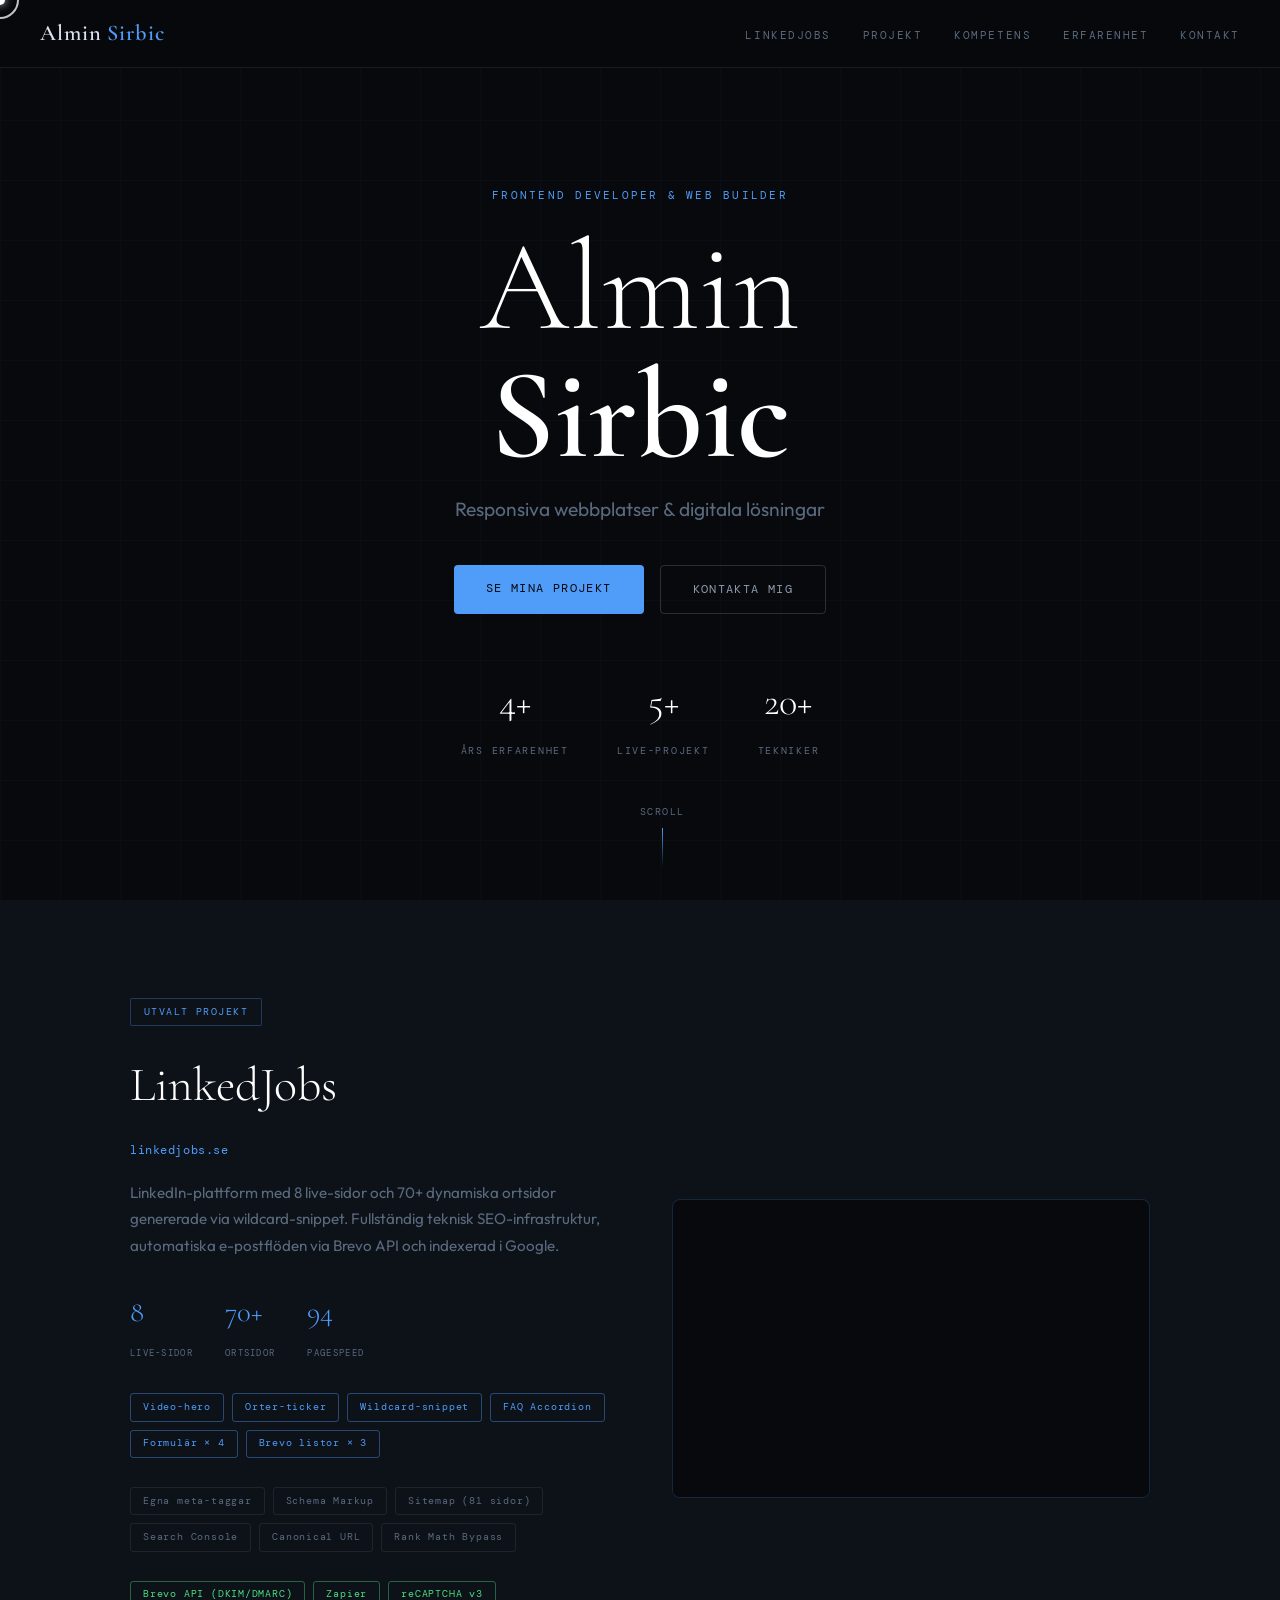
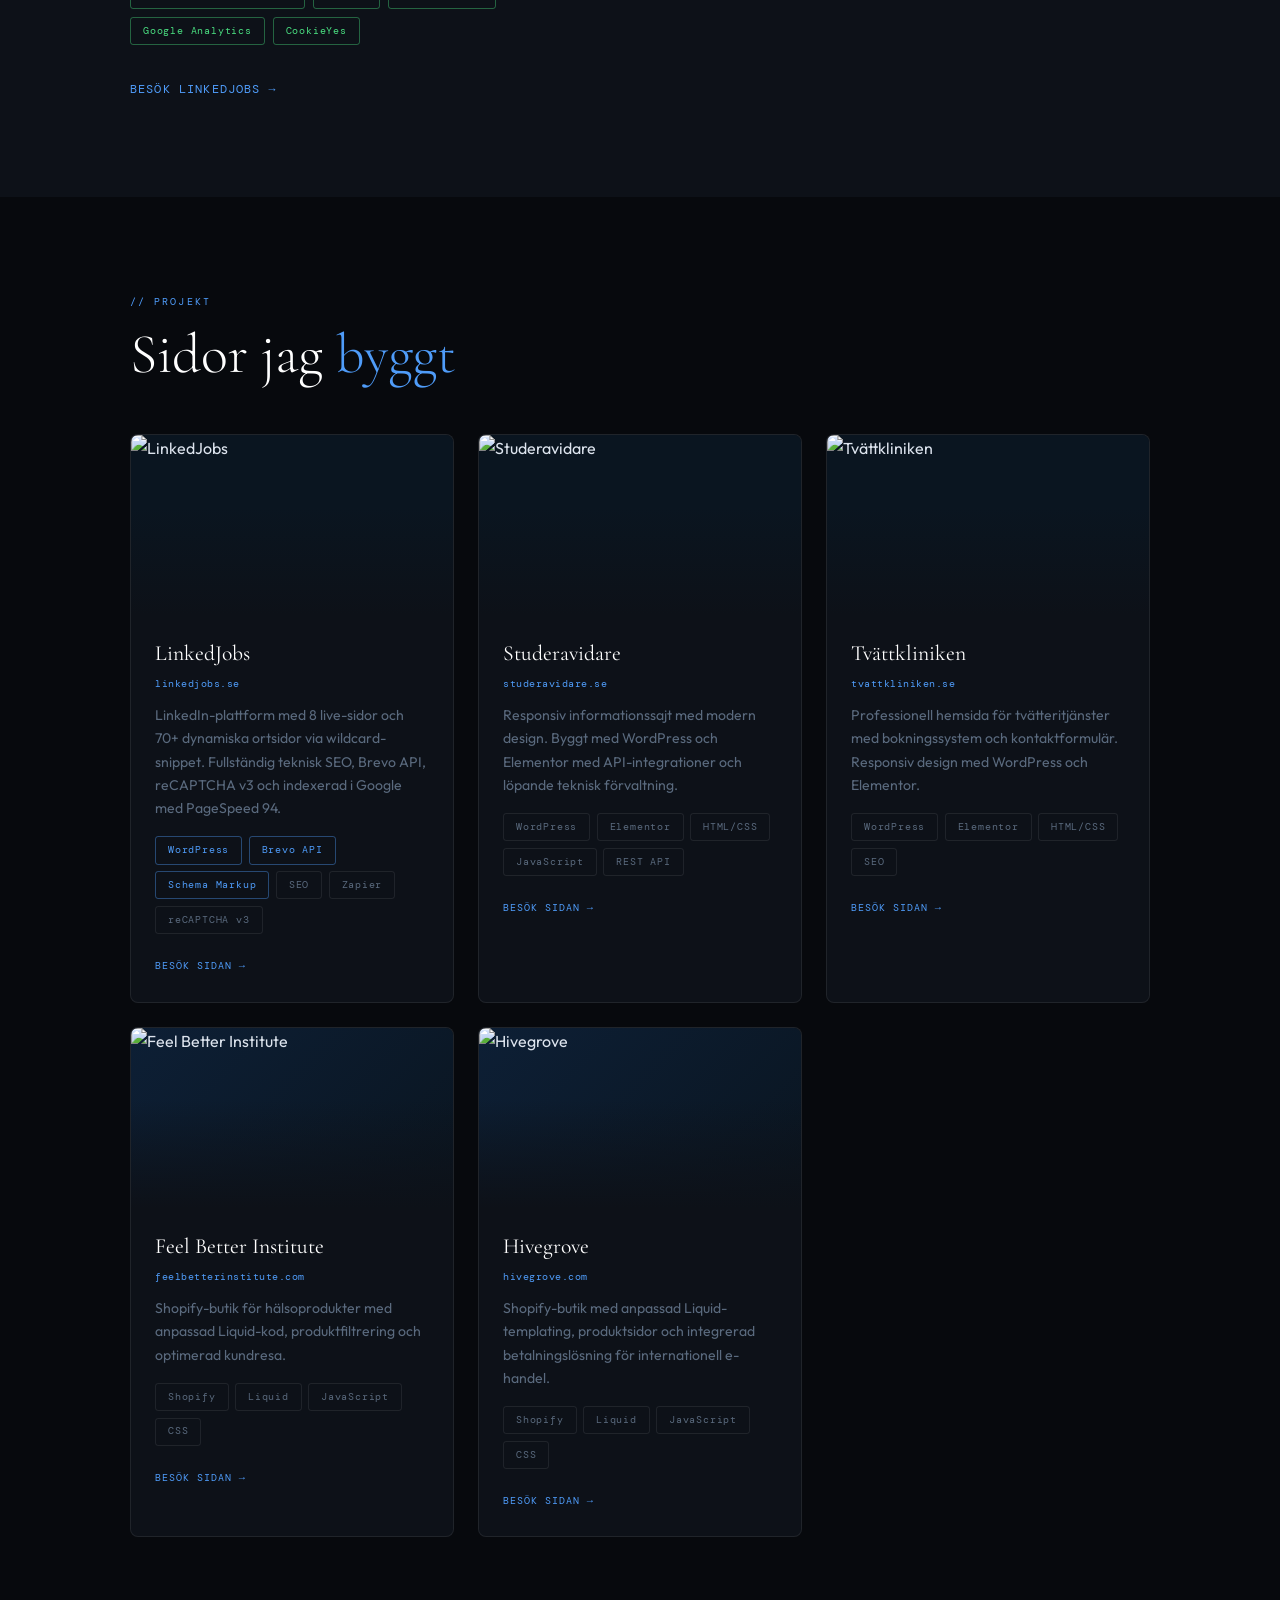
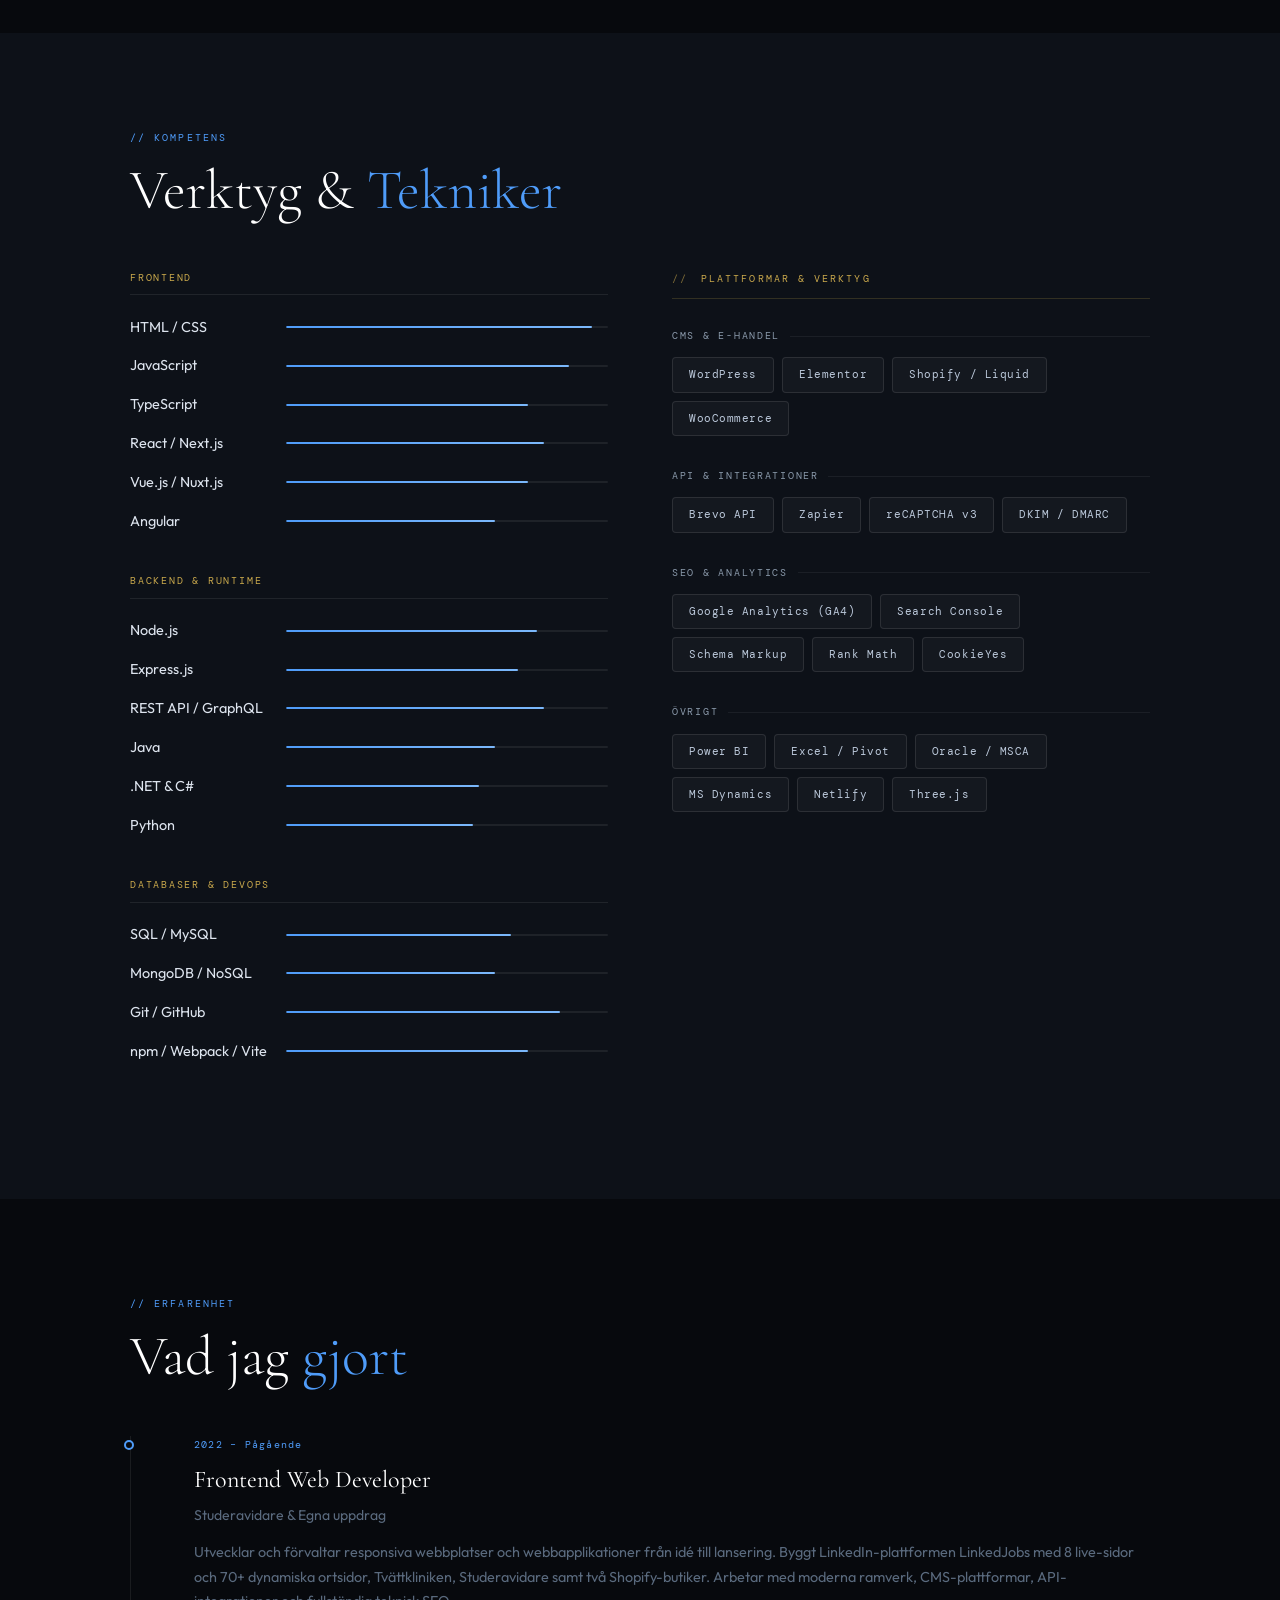
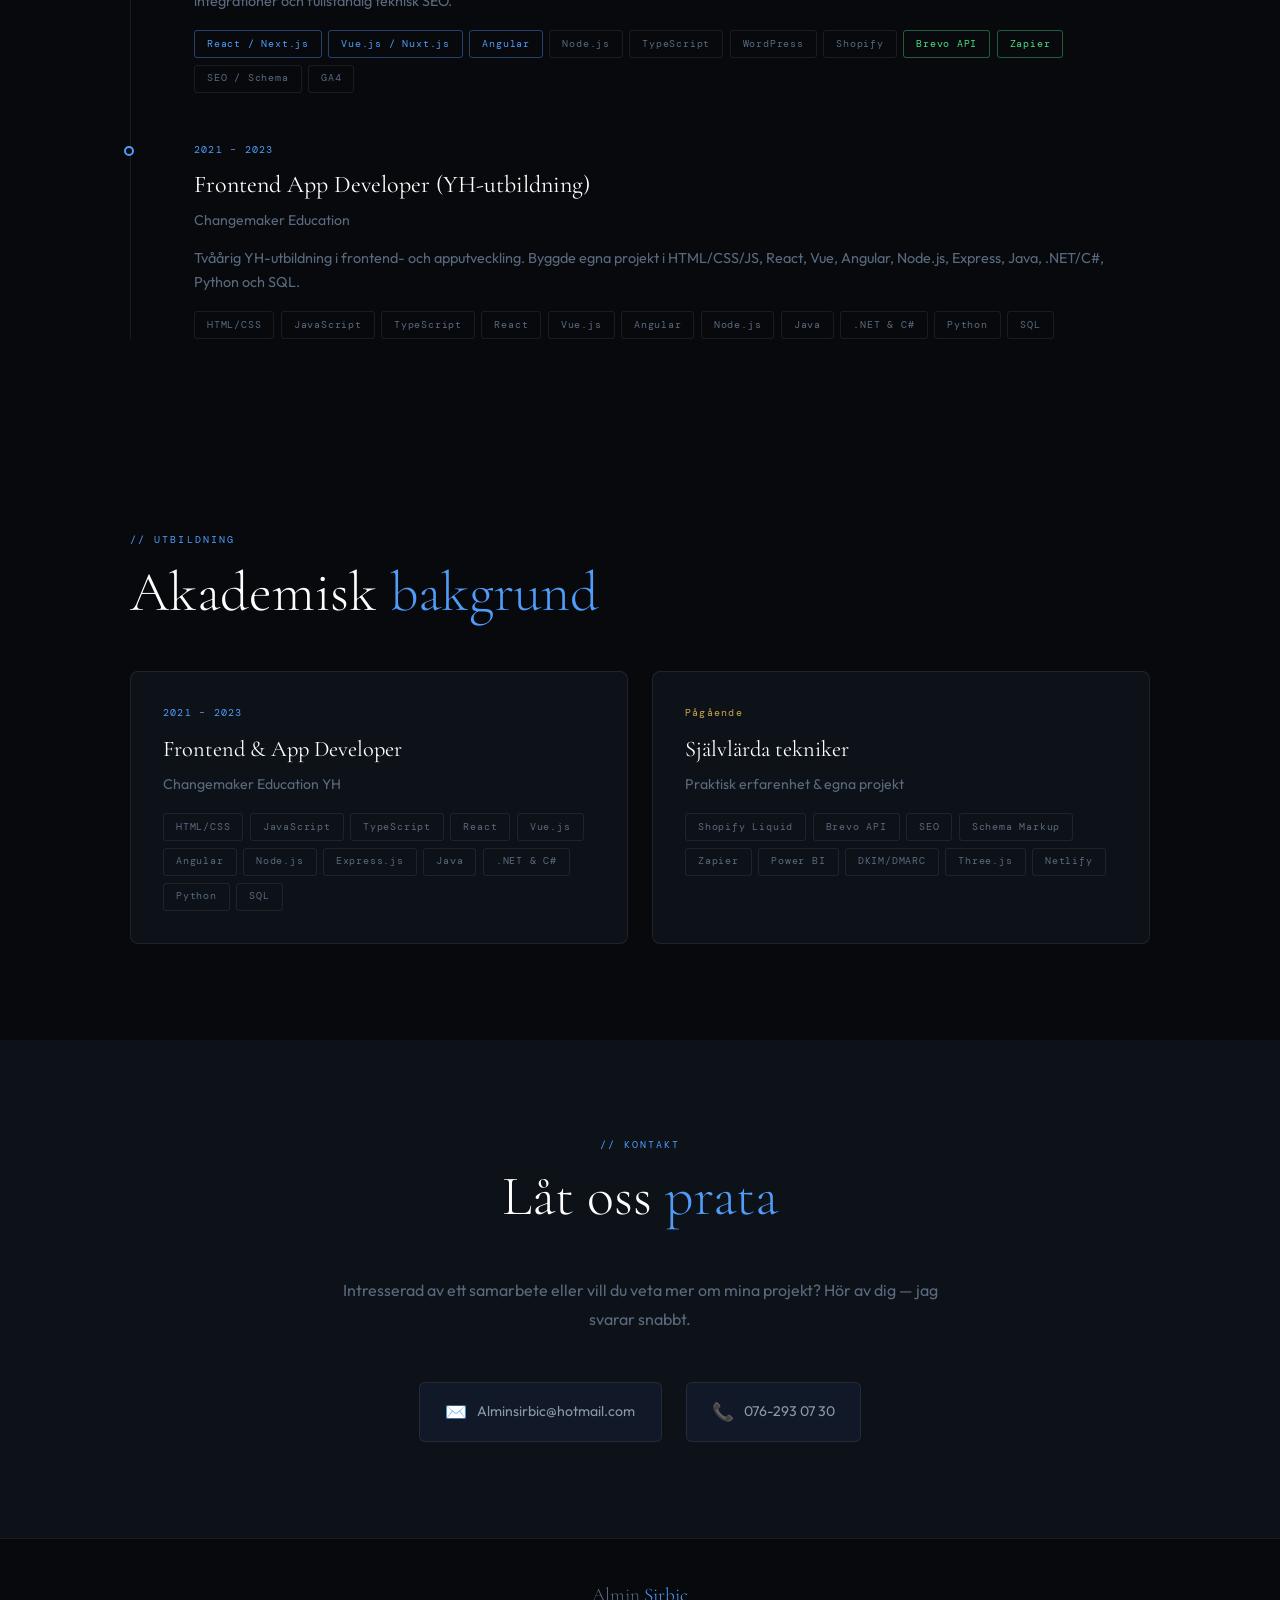
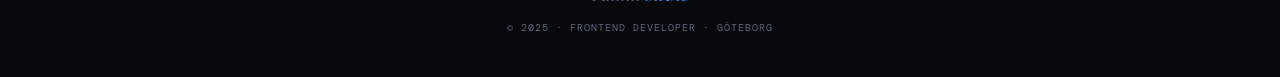
==== Index.html @ eaa39e5e "Update iframe scaling and layout for LinkedJobs" ====
<!DOCTYPE html>
<html lang="sv">
<head>
<meta charset="UTF-8">
<meta name="viewport" content="width=device-width, initial-scale=1.0">
<title>Almin Sirbic — Frontend Developer</title>
<link rel="preconnect" href="https://fonts.googleapis.com">
<link rel="preconnect" href="https://fonts.gstatic.com" crossorigin>
<link href="https://fonts.googleapis.com/css2?family=Cormorant+Garamond:ital,wght@0,300;0,400;0,600;1,300&family=DM+Mono:wght@300;400&family=Outfit:wght@300;400;500;600&display=swap" rel="stylesheet">
<style>
:root{
  --bg:#07090d;
  --surface:#0d1118;
  --surface2:#111827;
  --border:rgba(255,255,255,.08);
  --text:#dde4ee;
  --muted:#5a6a7e;
  --accent:#4f9cf9;
  --gold:#c9a84c;
  --green:#4ade80;
  --font-display:"Cormorant Garamond",serif;
  --font-mono:"DM Mono",monospace;
  --font-body:"Outfit",sans-serif;
}
*,*::before,*::after{margin:0;padding:0;box-sizing:border-box;}
html{scroll-behavior:smooth;}
body{background:var(--bg);color:var(--text);font-family:var(--font-body);font-size:1rem;line-height:1.7;overflow-x:hidden;cursor:none;}
@media(max-width:640px){body{cursor:auto;}}
 
/* ── CURSOR ── */
.cursor,.cursor-ring{
  position:fixed;pointer-events:none;border-radius:50%;z-index:9999;
  top:0;left:0;transform:translate(-50%,-50%);
  transition:opacity .2s;
}
.cursor{width:10px;height:10px;background:#fff;box-shadow:0 0 8px rgba(255,255,255,.8);}
.cursor-ring{width:38px;height:38px;border:2px solid rgba(255,255,255,.75);}
@media(max-width:640px){.cursor,.cursor-ring{display:none;}}
 
/* ── SCROLLBAR ── */
::-webkit-scrollbar{width:4px;}
::-webkit-scrollbar-track{background:var(--bg);}
::-webkit-scrollbar-thumb{background:var(--border);border-radius:2px;}
 
/* ── NAV ── */
nav{
  position:fixed;top:0;left:0;right:0;z-index:100;
  display:flex;align-items:center;justify-content:space-between;
  padding:.9rem 2.5rem;
  background:rgba(7,9,13,.85);
  backdrop-filter:blur(12px);
  border-bottom:1px solid var(--border);
}
.logo{
  font-family:var(--font-display);font-size:1.4rem;font-weight:600;
  text-decoration:none;letter-spacing:.04em;
}
.logo-almin{color:#dde4ee;}
.logo-sirbic{color:#4f9cf9;}
.nav-links{display:flex;gap:2rem;list-style:none;}
.nav-links a{
  font-family:var(--font-mono);font-size:.68rem;letter-spacing:.14em;
  text-transform:uppercase;color:#5a6a7e;text-decoration:none;
  transition:color .2s;position:relative;padding-bottom:2px;
}
.nav-links a:hover{color:#dde4ee;}
.nav-links a.active{color:#4f9cf9;}
.nav-links a.active::after{
  content:"";position:absolute;bottom:-2px;left:0;right:0;
  height:1px;background:#4f9cf9;
}
.hamburger{
  display:none;flex-direction:column;gap:6px;
  background:none;border:none;cursor:pointer;padding:.6rem;z-index:200;
  -webkit-appearance:none;appearance:none;outline:none;
}
.hamburger span{display:block;width:26px;height:2px;background:#fff;border-radius:2px;transition:transform .3s ease,opacity .3s ease;}
.hamburger.open span:nth-child(1){transform:translateY(8px) rotate(45deg);}
.hamburger.open span:nth-child(2){opacity:0;}
.hamburger.open span:nth-child(3){transform:translateY(-8px) rotate(-45deg);}
@media(max-width:640px){
  .nav-links{display:none;}
  .hamburger{display:flex;}
  nav{padding:.9rem 1.2rem;}
}
.nav-drawer{
  position:fixed;inset:0;background:rgba(7,9,13,.97);
  z-index:150;display:flex;flex-direction:column;
  align-items:center;justify-content:center;gap:2.5rem;
  visibility:hidden;pointer-events:none;opacity:0;
  transition:opacity .3s,visibility .3s;
}
.nav-drawer.open{visibility:visible;pointer-events:all;opacity:1;}
.nav-drawer a{
  font-family:var(--font-display);font-size:2.2rem;font-weight:300;
  letter-spacing:.06em;text-decoration:none;transition:color .2s;
}
 
/* ── HERO ── */
#hero{
  position:relative;min-height:100vh;display:flex;
  flex-direction:column;align-items:center;justify-content:center;
  text-align:center;padding:6rem 1.5rem 3rem;
  background:var(--bg);overflow:hidden;
}
#hero-canvas{position:absolute;inset:0;z-index:0;}
.hero-content{position:relative;z-index:2;}
.hero-label{
  font-family:var(--font-mono);font-size:.7rem;letter-spacing:.2em;
  text-transform:uppercase;color:#4f9cf9;margin-bottom:1.2rem;
  opacity:0;animation:fadeUp .8s .2s ease forwards;
}
.hero-name{
  font-family:var(--font-display);
  font-size:clamp(4rem,10vw,8rem);
  font-weight:300;line-height:1;margin-bottom:.8rem;
  color:#fff;
  opacity:0;animation:fadeUp .8s .35s ease forwards;
}
.hero-name strong{font-weight:600;display:block;}
.hero-sub{
  font-size:clamp(1rem,2vw,1.2rem);color:#5a6a7e;
  max-width:480px;margin:0 auto 2.5rem;
  opacity:0;animation:fadeUp .8s .5s ease forwards;
}
.hero-cta{
  display:inline-flex;gap:1rem;flex-wrap:wrap;justify-content:center;
  margin-bottom:3.5rem;
  opacity:0;animation:fadeUp .8s .65s ease forwards;
}
.btn{
  font-family:var(--font-mono);font-size:.72rem;letter-spacing:.12em;
  text-transform:uppercase;padding:.85rem 2rem;border-radius:4px;
  text-decoration:none;transition:all .25s;display:inline-block;cursor:pointer;
  border:none;
}
.btn-primary{
  background:#4f9cf9;
}
.btn-outline{
  background:transparent;border:1px solid rgba(255,255,255,.15);
}
.hero-stats{
  display:flex;gap:3rem;justify-content:center;flex-wrap:wrap;
  opacity:0;animation:fadeUp .8s .8s ease forwards;
}
.hero-stat-num{
  font-family:var(--font-display);font-size:2.4rem;font-weight:300;
  color:#fff;display:block;
}
.hero-stat-lbl{
  font-family:var(--font-mono);font-size:.6rem;letter-spacing:.18em;
  text-transform:uppercase;color:#5a6a7e;
}
.scroll-hint{
  position:absolute;bottom:2rem;left:50%;transform:translateX(-50%);
  font-family:var(--font-mono);font-size:.6rem;letter-spacing:.15em;
  text-transform:uppercase;color:#5a6a7e;text-align:center;
  opacity:0;animation:fadeUp .8s 1.1s ease forwards;
  z-index:2;
}
.scroll-line{
  width:1px;height:40px;background:linear-gradient(to bottom,var(--accent),transparent);
  margin:.5rem auto 0;animation:scrollDown 1.5s ease infinite;
}
@keyframes scrollDown{0%,100%{opacity:1;transform:scaleY(1) translateY(0);}50%{opacity:.3;transform:scaleY(.7) translateY(5px);}}
@keyframes fadeUp{from{opacity:0;transform:translateY(20px);}to{opacity:1;transform:translateY(0);}}
 
/* ── SECTION BASE ── */
section{padding:6rem 0;}
.container{max-width:1100px;margin:0 auto;padding:0 2.5rem;}
@media(max-width:640px){.container{padding:0 1.2rem;}section{padding:4rem 0;}}
.section-label{
  font-family:var(--font-mono);font-size:.65rem;letter-spacing:.2em;
  text-transform:uppercase;color:#4f9cf9;margin-bottom:.8rem;display:block;
}
.section-title{
  font-family:var(--font-display);font-size:clamp(2.2rem,5vw,3.5rem);
  font-weight:300;color:#fff;line-height:1.1;margin-bottom:3rem;
}
.section-title em{font-style:normal;color:#4f9cf9;}
 
/* ── REVEAL ── */
.reveal{opacity:0;transform:translateY(30px);transition:opacity .7s ease,transform .7s ease;}
.reveal.visible{opacity:1;transform:none;}
 
/* ── FEATURED (LinkedJobs) ── */
#featured{background:var(--surface);}
.feat-grid{display:grid;grid-template-columns:1fr 1fr;gap:4rem;align-items:center;}
@media(max-width:900px){.feat-grid{grid-template-columns:1fr;gap:2.5rem;}}
.feat-badge{
  display:inline-block;font-family:var(--font-mono);font-size:.6rem;
  letter-spacing:.15em;text-transform:uppercase;color:#4f9cf9;
  border:1px solid rgba(79,156,249,.3);padding:.3rem .8rem;border-radius:2px;
  margin-bottom:1.2rem;
}
.feat-title{font-family:var(--font-display);font-size:clamp(2rem,4vw,3rem);font-weight:300;color:#fff;margin-bottom:.5rem;}
.feat-url{font-family:var(--font-mono);font-size:.72rem;color:#4f9cf9;text-decoration:none;letter-spacing:.05em;margin-bottom:1.2rem;display:inline-block;}
.feat-desc{color:#5a6a7e;font-size:.95rem;line-height:1.75;margin-bottom:1.8rem;}
.feat-stats{display:flex;gap:2rem;margin-bottom:1.8rem;flex-wrap:wrap;}
.feat-stat-val{font-family:var(--font-display);font-size:1.8rem;font-weight:300;color:#4f9cf9;display:block;}
.feat-stat-lbl{font-family:var(--font-mono);font-size:.58rem;letter-spacing:.14em;text-transform:uppercase;color:#5a6a7e;}
.chip-group{display:flex;flex-wrap:wrap;gap:.5rem;margin-bottom:1.8rem;}
.chip{
  font-family:var(--font-mono);font-size:.62rem;letter-spacing:.08em;
  padding:.3rem .75rem;border-radius:3px;border:1px solid var(--border);color:#5a6a7e;
}
.chip-blue{border-color:rgba(79,156,249,.4);color:#4f9cf9;}
.chip-green{border-color:rgba(74,222,128,.4);color:#4ade80;}
.chip-gold{border-color:rgba(201,168,76,.4);color:#c9a84c;}
.feat-link{
  font-family:var(--font-mono);font-size:.72rem;letter-spacing:.1em;
  text-transform:uppercase;color:#4f9cf9;text-decoration:none;
  display:inline-flex;align-items:center;gap:.5rem;
  transition:gap .2s;
}
.feat-link:hover{gap:.9rem;}
.feat-preview{
  position:relative;border-radius:8px;overflow:hidden;
  border:1px solid var(--border);background:#0a1520;
  aspect-ratio:16/10;
}
.feat-preview iframe{
  width:170%;height:170%;
  transform:scale(.588) translate(-21%,-21%);
  border:none;pointer-events:none;
}
.feat-mobile-img{
  display:none;width:100%;height:100%;object-fit:cover;object-position:top;
}
@media(max-width:640px){
  .feat-preview iframe{display:none;}
  .feat-mobile-img{display:block;}
}
 
/* ── PROJECTS ── */
.projects-grid{display:grid;grid-template-columns:repeat(3,1fr);gap:1.5rem;}
@media(max-width:1000px){.projects-grid{grid-template-columns:repeat(2,1fr);}}
@media(max-width:700px){.projects-grid{grid-template-columns:1fr;}}
.project-card{
  border:1px solid var(--border);border-radius:8px;overflow:hidden;
  background:var(--surface);transition:border-color .25s,transform .25s;
}
.project-card:hover{border-color:rgba(79,156,249,.3);transform:translateY(-3px);}
.project-card:active{transform:translateY(0);border-color:#4f9cf9;}
.card-preview{position:relative;height:180px;background:#0a1520;overflow:hidden;}
.card-preview img{width:100%;height:100%;object-fit:cover;object-position:top;display:block;}
.card-preview-overlay{position:absolute;inset:0;background:linear-gradient(to bottom,transparent 40%,var(--surface));}
.card-body{padding:1.3rem 1.5rem 1.5rem;}
.card-title{font-family:var(--font-display);font-size:1.35rem;font-weight:400;color:#fff;margin-bottom:.2rem;}
.card-url{font-family:var(--font-mono);font-size:.65rem;color:#4f9cf9;letter-spacing:.05em;margin-bottom:.7rem;display:block;}
.card-desc{font-size:.88rem;color:#5a6a7e;line-height:1.65;margin-bottom:1rem;}
.card-chips{display:flex;flex-wrap:wrap;gap:.4rem;margin-bottom:1rem;}
.card-link{
  font-family:var(--font-mono);font-size:.65rem;letter-spacing:.1em;
  text-transform:uppercase;color:#4f9cf9;text-decoration:none;
  display:inline-flex;align-items:center;gap:.4rem;
  transition:gap .2s, color .2s;
}
.card-link:hover{gap:.7rem;}
.card-link:active{color:#7bb8fb;}
 
/* ── SKILLS ── */
#skills{background:var(--surface);}
.skills-layout{display:grid;grid-template-columns:1fr 1fr;gap:4rem;}
@media(max-width:900px){.skills-layout{grid-template-columns:1fr;gap:2.5rem;}}
.skill-cat-title{
  font-family:var(--font-mono);font-size:.62rem;letter-spacing:.18em;
  text-transform:uppercase;color:#c9a84c;margin-bottom:1.2rem;
  padding-bottom:.5rem;border-bottom:1px solid var(--border);
}
.skill-bar-row{display:flex;align-items:center;gap:1rem;margin-bottom:.9rem;}
.skill-name{font-size:.9rem;color:#dde4ee;width:140px;flex-shrink:0;}
.skill-track{flex:1;height:2px;background:rgba(255,255,255,.07);border-radius:1px;overflow:hidden;}
.skill-fill{height:100%;border-radius:1px;background:linear-gradient(90deg,#4f9cf9,#7bb8fb);transform:scaleX(0);transform-origin:left;transition:transform 1.2s cubic-bezier(.16,1,.3,1);}
.skill-bar-row.visible .skill-fill{transform:scaleX(1);}
.skill-cats{margin-top:0;}
.skill-cat{margin-bottom:2.5rem;}
.tools-section{margin-top:0;}
.tools-section .section-sub{
  font-family:var(--font-mono);font-size:.65rem;letter-spacing:.2em;
  text-transform:uppercase;color:#c9a84c;margin-bottom:1.8rem;
  padding-bottom:.7rem;border-bottom:1px solid rgba(201,168,76,.2);
  display:flex;align-items:center;gap:.8rem;
}
.tools-section .section-sub::before{
  content:"//";opacity:.6;
}
.tool-group{margin-bottom:2rem;}
.tool-group-title{
  font-family:var(--font-mono);font-size:.6rem;letter-spacing:.18em;
  text-transform:uppercase;color:#8a99aa;margin-bottom:.8rem;
  display:flex;align-items:center;gap:.6rem;
}
.tool-group-title::after{
  content:"";flex:1;height:1px;background:rgba(255,255,255,.06);
}
.tool-pills{display:flex;flex-wrap:wrap;gap:.5rem;}
.tool-pill{
  font-family:var(--font-mono);font-size:.7rem;letter-spacing:.05em;
  color:#bbc8da;padding:.45rem 1rem;
  border:1px solid rgba(255,255,255,.1);border-radius:4px;
  background:rgba(255,255,255,.03);
  transition:border-color .2s,color .2s,background .2s;
  cursor:default;
}
.tool-pill:hover{
  border-color:rgba(79,156,249,.4);color:#4f9cf9;
  background:rgba(79,156,249,.06);
}
 
/* ── EXPERIENCE ── */
.timeline{position:relative;padding-left:2rem;}
.timeline::before{
  content:"";position:absolute;left:0;top:0;bottom:0;
  width:1px;background:var(--border);
}
.tl-item{position:relative;padding:0 0 3rem 2rem;}
.tl-item:last-child{padding-bottom:0;}
.tl-dot{
  position:absolute;left:-2.35rem;top:.3rem;
  width:10px;height:10px;border-radius:50%;
  border:2px solid #4f9cf9;background:var(--bg);
}
.tl-period{font-family:var(--font-mono);font-size:.65rem;letter-spacing:.12em;color:#4f9cf9;margin-bottom:.4rem;}
.tl-role{font-family:var(--font-display);font-size:1.5rem;font-weight:400;color:#fff;margin-bottom:.2rem;}
.tl-company{font-size:.88rem;color:#5a6a7e;margin-bottom:.8rem;}
.tl-desc{font-size:.9rem;color:#5a6a7e;line-height:1.7;margin-bottom:1rem;}
.tl-chips{display:flex;flex-wrap:wrap;gap:.4rem;}
 
/* ── EDUCATION ── */
.edu-grid{display:grid;grid-template-columns:repeat(2,1fr);gap:1.5rem;}
@media(max-width:700px){.edu-grid{grid-template-columns:1fr;}}
.edu-card{
  padding:2rem;border:1px solid var(--border);border-radius:8px;
  background:var(--surface);
}
.edu-year{font-family:var(--font-mono);font-size:.65rem;letter-spacing:.12em;color:#4f9cf9;margin-bottom:.5rem;}
.edu-degree{font-family:var(--font-display);font-size:1.4rem;font-weight:400;color:#fff;margin-bottom:.3rem;}
.edu-school{font-size:.88rem;color:#5a6a7e;margin-bottom:1rem;}
.edu-chips{display:flex;flex-wrap:wrap;gap:.4rem;}
 
/* ── CONTACT ── */
#contact{background:var(--surface);}
.contact-inner{max-width:600px;margin:0 auto;text-align:center;}
.contact-intro{color:#5a6a7e;font-size:1rem;line-height:1.8;margin-bottom:3rem;}
.contact-links{display:flex;justify-content:center;gap:1.5rem;flex-wrap:wrap;}
.contact-link{
  display:flex;align-items:center;gap:.6rem;
  padding:.9rem 1.6rem;border:1px solid var(--border);border-radius:6px;
  background:var(--surface2);font-size:.88rem;
  text-decoration:none;transition:border-color .25s,background .25s;
}
.contact-link:hover{border-color:rgba(79,156,249,.4);background:rgba(79,156,249,.05);}
.contact-link:active{background:rgba(79,156,249,.1);border-color:#4f9cf9;}
.contact-icon{font-size:1.1rem;}
@media(max-width:500px){
  .contact-links{flex-direction:column;align-items:center;}
  .contact-link{width:100%;max-width:300px;justify-content:center;}
}
 
/* ── FOOTER ── */
footer{
  padding:2.5rem;text-align:center;border-top:1px solid var(--border);
}
.footer-logo{font-family:var(--font-display);font-size:1.2rem;font-weight:300;color:#5a6a7e;margin-bottom:.5rem;}
.footer-logo span{color:#4f9cf9;}
.footer-copy{font-family:var(--font-mono);font-size:.62rem;letter-spacing:.1em;text-transform:uppercase;color:#5a6a7e;}
 
/* ── GRID OVERLAY ── */
.hero-grid{
  position:absolute;inset:0;z-index:1;pointer-events:none;
  background-image:linear-gradient(rgba(79,156,249,.03) 1px,transparent 1px),
    linear-gradient(90deg,rgba(79,156,249,.03) 1px,transparent 1px);
  background-size:60px 60px;
}
</style>
</head>
<body>
 
<!-- Custom cursor -->
<div class="cursor" id="cursor"></div>
<div class="cursor-ring" id="cursorRing"></div>
 
<!-- NAV -->
<nav id="mainNav">
  <a href="#hero" class="logo">
    <span class="logo-almin" style="color:#dde4ee;-webkit-text-fill-color:#dde4ee;">Almin</span>
    <span class="logo-sirbic" style="color:#4f9cf9;-webkit-text-fill-color:#4f9cf9;"> Sirbic</span>
  </a>
  <ul class="nav-links" id="navLinks">
    <li><a href="#featured" data-nav style="color:#5a6a7e;-webkit-text-fill-color:#5a6a7e;text-decoration:none;">LinkedJobs</a></li>
    <li><a href="#projects" data-nav style="color:#5a6a7e;-webkit-text-fill-color:#5a6a7e;text-decoration:none;">Projekt</a></li>
    <li><a href="#skills" data-nav style="color:#5a6a7e;-webkit-text-fill-color:#5a6a7e;text-decoration:none;">Kompetens</a></li>
    <li><a href="#experience" data-nav style="color:#5a6a7e;-webkit-text-fill-color:#5a6a7e;text-decoration:none;">Erfarenhet</a></li>
    <li><a href="#contact" data-nav style="color:#5a6a7e;-webkit-text-fill-color:#5a6a7e;text-decoration:none;">Kontakt</a></li>
  </ul>
  <button class="hamburger" id="hamburger" aria-label="Meny" onclick="toggleDrawer()">
    <span></span><span></span><span></span>
  </button>
</nav>
 
<!-- DRAWER -->
<nav class="nav-drawer" id="drawer">
  <a href="#featured" class="drawer-link" onclick="closeDrawer()" style="color:#dde4ee;-webkit-text-fill-color:#dde4ee;text-decoration:none;">LinkedJobs</a>
  <a href="#projects" class="drawer-link" onclick="closeDrawer()" style="color:#dde4ee;-webkit-text-fill-color:#dde4ee;text-decoration:none;">Projekt</a>
  <a href="#skills" class="drawer-link" onclick="closeDrawer()" style="color:#dde4ee;-webkit-text-fill-color:#dde4ee;text-decoration:none;">Kompetens</a>
  <a href="#experience" class="drawer-link" onclick="closeDrawer()" style="color:#dde4ee;-webkit-text-fill-color:#dde4ee;text-decoration:none;">Erfarenhet</a>
  <a href="#contact" class="drawer-link" onclick="closeDrawer()" style="color:#dde4ee;-webkit-text-fill-color:#dde4ee;text-decoration:none;">Kontakt</a>
</nav>
 
<!-- HERO -->
<section id="hero">
  <canvas id="hero-canvas"></canvas>
  <div class="hero-grid"></div>
  <div class="hero-content">
    <p class="hero-label" style="color:#4f9cf9;-webkit-text-fill-color:#4f9cf9;">Frontend Developer &amp; Web Builder</p>
    <h1 class="hero-name" style="color:#fff;-webkit-text-fill-color:#fff;">
      Almin<strong>Sirbic</strong>
    </h1>
    <p class="hero-sub" style="color:#5a6a7e;-webkit-text-fill-color:#5a6a7e;">Responsiva webbplatser &amp; digitala lösningar</p>
    <div class="hero-cta">
      <a href="#projects" class="btn btn-primary" style="color:#07090d;-webkit-text-fill-color:#07090d;text-decoration:none;background:#4f9cf9;">SE MINA PROJEKT</a>
      <a href="#contact" class="btn btn-outline" style="color:#8a99aa;-webkit-text-fill-color:#8a99aa;text-decoration:none;border:1px solid rgba(255,255,255,.15);">KONTAKTA MIG</a>
    </div>
    <div class="hero-stats">
      <div class="hero-stat">
        <span class="hero-stat-num" style="color:#fff;-webkit-text-fill-color:#fff;">4+</span>
        <span class="hero-stat-lbl" style="color:#5a6a7e;-webkit-text-fill-color:#5a6a7e;">Års erfarenhet</span>
      </div>
      <div class="hero-stat">
        <span class="hero-stat-num" style="color:#fff;-webkit-text-fill-color:#fff;">5+</span>
        <span class="hero-stat-lbl" style="color:#5a6a7e;-webkit-text-fill-color:#5a6a7e;">Live-projekt</span>
      </div>
      <div class="hero-stat">
        <span class="hero-stat-num" style="color:#fff;-webkit-text-fill-color:#fff;">20+</span>
        <span class="hero-stat-lbl" style="color:#5a6a7e;-webkit-text-fill-color:#5a6a7e;">Tekniker</span>
      </div>
    </div>
  </div>
  <div class="scroll-hint">
    <span style="color:#5a6a7e;-webkit-text-fill-color:#5a6a7e;">Scroll</span>
    <div class="scroll-line"></div>
  </div>
</section>
 
<!-- FEATURED: LinkedJobs -->
<section id="featured">
  <div class="container">
    <div class="feat-grid reveal">
      <div class="feat-body">
        <span class="feat-badge" style="color:#4f9cf9;-webkit-text-fill-color:#4f9cf9;">Utvalt Projekt</span>
        <h2 class="feat-title" style="color:#fff;-webkit-text-fill-color:#fff;">LinkedJobs</h2>
        <a href="https://www.linkedjobs.se" target="_blank" rel="noopener" class="feat-url" style="color:#4f9cf9;-webkit-text-fill-color:#4f9cf9;text-decoration:none;">linkedjobs.se</a>
        <p class="feat-desc" style="color:#5a6a7e;-webkit-text-fill-color:#5a6a7e;">
          LinkedIn-plattform med 8 live-sidor och 70+ dynamiska ortsidor genererade via wildcard-snippet. Fullständig teknisk SEO-infrastruktur, automatiska e-postflöden via Brevo API och indexerad i Google.
        </p>
        <div class="feat-stats">
          <div>
            <span class="feat-stat-val" style="color:#4f9cf9;-webkit-text-fill-color:#4f9cf9;">8</span>
            <span class="feat-stat-lbl" style="color:#5a6a7e;-webkit-text-fill-color:#5a6a7e;">Live-sidor</span>
          </div>
          <div>
            <span class="feat-stat-val" style="color:#4f9cf9;-webkit-text-fill-color:#4f9cf9;">70+</span>
            <span class="feat-stat-lbl" style="color:#5a6a7e;-webkit-text-fill-color:#5a6a7e;">Ortsidor</span>
          </div>
          <div>
            <span class="feat-stat-val" style="color:#4f9cf9;-webkit-text-fill-color:#4f9cf9;">94</span>
            <span class="feat-stat-lbl" style="color:#5a6a7e;-webkit-text-fill-color:#5a6a7e;">PageSpeed</span>
          </div>
        </div>
        <div class="chip-group">
          <span class="chip chip-blue" style="color:#4f9cf9;-webkit-text-fill-color:#4f9cf9;border-color:rgba(79,156,249,.4);">Video-hero</span>
          <span class="chip chip-blue" style="color:#4f9cf9;-webkit-text-fill-color:#4f9cf9;border-color:rgba(79,156,249,.4);">Orter-ticker</span>
          <span class="chip chip-blue" style="color:#4f9cf9;-webkit-text-fill-color:#4f9cf9;border-color:rgba(79,156,249,.4);">Wildcard-snippet</span>
          <span class="chip chip-blue" style="color:#4f9cf9;-webkit-text-fill-color:#4f9cf9;border-color:rgba(79,156,249,.4);">FAQ Accordion</span>
          <span class="chip chip-blue" style="color:#4f9cf9;-webkit-text-fill-color:#4f9cf9;border-color:rgba(79,156,249,.4);">Formulär × 4</span>
          <span class="chip chip-blue" style="color:#4f9cf9;-webkit-text-fill-color:#4f9cf9;border-color:rgba(79,156,249,.4);">Brevo listor × 3</span>
        </div>
        <div class="chip-group">
          <span class="chip" style="color:#5a6a7e;-webkit-text-fill-color:#5a6a7e;">Egna meta-taggar</span>
          <span class="chip" style="color:#5a6a7e;-webkit-text-fill-color:#5a6a7e;">Schema Markup</span>
          <span class="chip" style="color:#5a6a7e;-webkit-text-fill-color:#5a6a7e;">Sitemap (81 sidor)</span>
          <span class="chip" style="color:#5a6a7e;-webkit-text-fill-color:#5a6a7e;">Search Console</span>
          <span class="chip" style="color:#5a6a7e;-webkit-text-fill-color:#5a6a7e;">Canonical URL</span>
          <span class="chip" style="color:#5a6a7e;-webkit-text-fill-color:#5a6a7e;">Rank Math Bypass</span>
        </div>
        <div class="chip-group">
          <span class="chip chip-green" style="color:#4ade80;-webkit-text-fill-color:#4ade80;border-color:rgba(74,222,128,.4);">Brevo API (DKIM/DMARC)</span>
          <span class="chip chip-green" style="color:#4ade80;-webkit-text-fill-color:#4ade80;border-color:rgba(74,222,128,.4);">Zapier</span>
          <span class="chip chip-green" style="color:#4ade80;-webkit-text-fill-color:#4ade80;border-color:rgba(74,222,128,.4);">reCAPTCHA v3</span>
          <span class="chip chip-green" style="color:#4ade80;-webkit-text-fill-color:#4ade80;border-color:rgba(74,222,128,.4);">Google Analytics</span>
          <span class="chip chip-green" style="color:#4ade80;-webkit-text-fill-color:#4ade80;border-color:rgba(74,222,128,.4);">CookieYes</span>
        </div>
        <a href="https://www.linkedjobs.se" target="_blank" rel="noopener" class="feat-link" style="color:#4f9cf9;-webkit-text-fill-color:#4f9cf9;text-decoration:none;">Besök LinkedJobs <span>→</span></a>
      </div>
      <div style="
          width:100%;
          aspect-ratio:16/10;
          overflow:hidden;
          position:relative;
          border-radius:8px;
          border:1px solid rgba(79,156,249,.2);
          background:#07090d;
        ">
        <iframe
          src="https://www.linkedjobs.se"
          title="LinkedJobs live"
          loading="lazy"
          scrolling="no"
          style="
            position:absolute;
            top:0; left:0;
            width:1440px;
            height:900px;
            transform-origin:top left;
            transform:scale(var(--ifscale,0.38));
            border:none;
            pointer-events:none;
          "
        ></iframe>
        <!-- hard mask: hides cookie banner (appears ~55% down the scaled page) -->
        <div style="
            position:absolute;
            top:58%; left:0; right:0; bottom:0;
            background:#07090d;
            z-index:3;pointer-events:none;
        "></div>
        <div style="
            position:absolute;
            top:44%; left:0; right:0; height:18%;
            background:linear-gradient(to bottom,transparent,#07090d);
            z-index:3;pointer-events:none;
        "></div>
      </div>
 
    </div>
  </div>
</section>
 
<!-- PROJECTS -->
<section id="projects">
  <div class="container">
    <span class="section-label" style="color:#4f9cf9;-webkit-text-fill-color:#4f9cf9;">// Projekt</span>
    <h2 class="section-title" style="color:#fff;-webkit-text-fill-color:#fff;">Sidor jag <em style="color:#4f9cf9;-webkit-text-fill-color:#4f9cf9;">byggt</em></h2>
    <div class="projects-grid">
      <!-- LinkedJobs -->
      <div class="project-card reveal">
        <div class="card-preview">
          <img src="https://image.thum.io/get/width/800/crop/500/noanimate/https://www.linkedjobs.se/" alt="LinkedJobs" loading="lazy">
          <div class="card-preview-overlay"></div>
        </div>
        <div class="card-body">
          <h3 class="card-title" style="color:#fff;-webkit-text-fill-color:#fff;">LinkedJobs</h3>
          <a href="https://www.linkedjobs.se" target="_blank" rel="noopener" class="card-url" style="color:#4f9cf9;-webkit-text-fill-color:#4f9cf9;text-decoration:none;">linkedjobs.se</a>
          <p class="card-desc" style="color:#5a6a7e;-webkit-text-fill-color:#5a6a7e;">LinkedIn-plattform med 8 live-sidor och 70+ dynamiska ortsidor via wildcard-snippet. Fullständig teknisk SEO, Brevo API, reCAPTCHA v3 och indexerad i Google med PageSpeed 94.</p>
          <div class="card-chips">
            <span class="chip chip-blue" style="color:#4f9cf9;-webkit-text-fill-color:#4f9cf9;border-color:rgba(79,156,249,.4);">WordPress</span>
            <span class="chip chip-blue" style="color:#4f9cf9;-webkit-text-fill-color:#4f9cf9;border-color:rgba(79,156,249,.4);">Brevo API</span>
            <span class="chip chip-blue" style="color:#4f9cf9;-webkit-text-fill-color:#4f9cf9;border-color:rgba(79,156,249,.4);">Schema Markup</span>
            <span class="chip" style="color:#5a6a7e;-webkit-text-fill-color:#5a6a7e;">SEO</span>
            <span class="chip" style="color:#5a6a7e;-webkit-text-fill-color:#5a6a7e;">Zapier</span>
            <span class="chip" style="color:#5a6a7e;-webkit-text-fill-color:#5a6a7e;">reCAPTCHA v3</span>
          </div>
          <a href="https://www.linkedjobs.se" target="_blank" rel="noopener" class="card-link" style="color:#4f9cf9;-webkit-text-fill-color:#4f9cf9;text-decoration:none;">Besök sidan <span>→</span></a>
        </div>
      </div>
      <!-- Studeravidare -->
      <div class="project-card reveal">
        <div class="card-preview">
          <img src="https://image.thum.io/get/width/800/crop/500/noanimate/https://www.studeravidare.se/" alt="Studeravidare" loading="lazy">
          <div class="card-preview-overlay"></div>
        </div>
        <div class="card-body">
          <h3 class="card-title" style="color:#fff;-webkit-text-fill-color:#fff;">Studeravidare</h3>
          <a href="https://www.studeravidare.se" target="_blank" rel="noopener" class="card-url" style="color:#4f9cf9;-webkit-text-fill-color:#4f9cf9;text-decoration:none;">studeravidare.se</a>
          <p class="card-desc" style="color:#5a6a7e;-webkit-text-fill-color:#5a6a7e;">Responsiv informationssajt med modern design. Byggt med WordPress och Elementor med API-integrationer och löpande teknisk förvaltning.</p>
          <div class="card-chips">
            <span class="chip" style="color:#5a6a7e;-webkit-text-fill-color:#5a6a7e;">WordPress</span>
            <span class="chip" style="color:#5a6a7e;-webkit-text-fill-color:#5a6a7e;">Elementor</span>
            <span class="chip" style="color:#5a6a7e;-webkit-text-fill-color:#5a6a7e;">HTML/CSS</span>
            <span class="chip" style="color:#5a6a7e;-webkit-text-fill-color:#5a6a7e;">JavaScript</span>
            <span class="chip" style="color:#5a6a7e;-webkit-text-fill-color:#5a6a7e;">REST API</span>
          </div>
          <a href="https://www.studeravidare.se" target="_blank" rel="noopener" class="card-link" style="color:#4f9cf9;-webkit-text-fill-color:#4f9cf9;text-decoration:none;">Besök sidan <span>→</span></a>
        </div>
      </div>
      <!-- Tvättkliniken -->
      <div class="project-card reveal">
        <div class="card-preview">
          <img src="https://image.thum.io/get/width/800/crop/500/noanimate/https://www.tvattkliniken.se/" alt="Tvättkliniken" loading="lazy">
          <div class="card-preview-overlay"></div>
        </div>
        <div class="card-body">
          <h3 class="card-title" style="color:#fff;-webkit-text-fill-color:#fff;">Tvättkliniken</h3>
          <a href="https://www.tvattkliniken.se" target="_blank" rel="noopener" class="card-url" style="color:#4f9cf9;-webkit-text-fill-color:#4f9cf9;text-decoration:none;">tvattkliniken.se</a>
          <p class="card-desc" style="color:#5a6a7e;-webkit-text-fill-color:#5a6a7e;">Professionell hemsida för tvätteritjänster med bokningssystem och kontaktformulär. Responsiv design med WordPress och Elementor.</p>
          <div class="card-chips">
            <span class="chip" style="color:#5a6a7e;-webkit-text-fill-color:#5a6a7e;">WordPress</span>
            <span class="chip" style="color:#5a6a7e;-webkit-text-fill-color:#5a6a7e;">Elementor</span>
            <span class="chip" style="color:#5a6a7e;-webkit-text-fill-color:#5a6a7e;">HTML/CSS</span>
            <span class="chip" style="color:#5a6a7e;-webkit-text-fill-color:#5a6a7e;">SEO</span>
          </div>
          <a href="https://www.tvattkliniken.se" target="_blank" rel="noopener" class="card-link" style="color:#4f9cf9;-webkit-text-fill-color:#4f9cf9;text-decoration:none;">Besök sidan <span>→</span></a>
        </div>
      </div>
      <!-- Feel Better Institute -->
      <div class="project-card reveal">
        <div class="card-preview">
          <img src="https://image.thum.io/get/width/800/crop/500/noanimate/https://feelbetterinstitute.com/" alt="Feel Better Institute" loading="lazy" onerror="this.parentElement.style.background='linear-gradient(135deg,#0d1f35,#0a1520)'">
          <div class="card-preview-overlay"></div>
        </div>
        <div class="card-body">
          <h3 class="card-title" style="color:#fff;-webkit-text-fill-color:#fff;">Feel Better Institute</h3>
          <a href="https://feelbetterinstitute.com" target="_blank" rel="noopener" class="card-url" style="color:#4f9cf9;-webkit-text-fill-color:#4f9cf9;text-decoration:none;">feelbetterinstitute.com</a>
          <p class="card-desc" style="color:#5a6a7e;-webkit-text-fill-color:#5a6a7e;">Shopify-butik för hälsoprodukter med anpassad Liquid-kod, produktfiltrering och optimerad kundresa.</p>
          <div class="card-chips">
            <span class="chip" style="color:#5a6a7e;-webkit-text-fill-color:#5a6a7e;">Shopify</span>
            <span class="chip" style="color:#5a6a7e;-webkit-text-fill-color:#5a6a7e;">Liquid</span>
            <span class="chip" style="color:#5a6a7e;-webkit-text-fill-color:#5a6a7e;">JavaScript</span>
            <span class="chip" style="color:#5a6a7e;-webkit-text-fill-color:#5a6a7e;">CSS</span>
          </div>
          <a href="https://feelbetterinstitute.com" target="_blank" rel="noopener" class="card-link" style="color:#4f9cf9;-webkit-text-fill-color:#4f9cf9;text-decoration:none;">Besök sidan <span>→</span></a>
        </div>
      </div>
      <!-- Hivegrove -->
      <div class="project-card reveal">
        <div class="card-preview">
          <img src="https://image.thum.io/get/width/800/crop/500/noanimate/https://hivegrove.com/" alt="Hivegrove" loading="lazy" onerror="this.parentElement.style.background='linear-gradient(135deg,#0d1f35,#0a1520)'">
          <div class="card-preview-overlay"></div>
        </div>
        <div class="card-body">
          <h3 class="card-title" style="color:#fff;-webkit-text-fill-color:#fff;">Hivegrove</h3>
          <a href="https://hivegrove.com" target="_blank" rel="noopener" class="card-url" style="color:#4f9cf9;-webkit-text-fill-color:#4f9cf9;text-decoration:none;">hivegrove.com</a>
          <p class="card-desc" style="color:#5a6a7e;-webkit-text-fill-color:#5a6a7e;">Shopify-butik med anpassad Liquid-templating, produktsidor och integrerad betalningslösning för internationell e-handel.</p>
          <div class="card-chips">
            <span class="chip" style="color:#5a6a7e;-webkit-text-fill-color:#5a6a7e;">Shopify</span>
            <span class="chip" style="color:#5a6a7e;-webkit-text-fill-color:#5a6a7e;">Liquid</span>
            <span class="chip" style="color:#5a6a7e;-webkit-text-fill-color:#5a6a7e;">JavaScript</span>
            <span class="chip" style="color:#5a6a7e;-webkit-text-fill-color:#5a6a7e;">CSS</span>
          </div>
          <a href="https://hivegrove.com" target="_blank" rel="noopener" class="card-link" style="color:#4f9cf9;-webkit-text-fill-color:#4f9cf9;text-decoration:none;">Besök sidan <span>→</span></a>
        </div>
      </div>
    </div>
  </div>
</section>
 
<!-- SKILLS -->
<section id="skills">
  <div class="container">
    <span class="section-label" style="color:#4f9cf9;-webkit-text-fill-color:#4f9cf9;">// Kompetens</span>
    <h2 class="section-title" style="color:#fff;-webkit-text-fill-color:#fff;">Verktyg &amp; <em style="color:#4f9cf9;-webkit-text-fill-color:#4f9cf9;">Tekniker</em></h2>
    <div class="skills-layout">
      <!-- Left: skill bars -->
      <div>
        <div class="skill-cat">
          <p class="skill-cat-title" style="color:#c9a84c;-webkit-text-fill-color:#c9a84c;">Frontend</p>
          <div class="skill-bar-row reveal">
            <span class="skill-name" style="color:#dde4ee;-webkit-text-fill-color:#dde4ee;">HTML / CSS</span>
            <div class="skill-track"><div class="skill-fill" style="width:95%"></div></div>
          </div>
          <div class="skill-bar-row reveal">
            <span class="skill-name" style="color:#dde4ee;-webkit-text-fill-color:#dde4ee;">JavaScript</span>
            <div class="skill-track"><div class="skill-fill" style="width:88%"></div></div>
          </div>
          <div class="skill-bar-row reveal">
            <span class="skill-name" style="color:#dde4ee;-webkit-text-fill-color:#dde4ee;">TypeScript</span>
            <div class="skill-track"><div class="skill-fill" style="width:75%"></div></div>
          </div>
          <div class="skill-bar-row reveal">
            <span class="skill-name" style="color:#dde4ee;-webkit-text-fill-color:#dde4ee;">React / Next.js</span>
            <div class="skill-track"><div class="skill-fill" style="width:80%"></div></div>
          </div>
          <div class="skill-bar-row reveal">
            <span class="skill-name" style="color:#dde4ee;-webkit-text-fill-color:#dde4ee;">Vue.js / Nuxt.js</span>
            <div class="skill-track"><div class="skill-fill" style="width:75%"></div></div>
          </div>
          <div class="skill-bar-row reveal">
            <span class="skill-name" style="color:#dde4ee;-webkit-text-fill-color:#dde4ee;">Angular</span>
            <div class="skill-track"><div class="skill-fill" style="width:65%"></div></div>
          </div>
        </div>
        <div class="skill-cat">
          <p class="skill-cat-title" style="color:#c9a84c;-webkit-text-fill-color:#c9a84c;">Backend &amp; Runtime</p>
          <div class="skill-bar-row reveal">
            <span class="skill-name" style="color:#dde4ee;-webkit-text-fill-color:#dde4ee;">Node.js</span>
            <div class="skill-track"><div class="skill-fill" style="width:78%"></div></div>
          </div>
          <div class="skill-bar-row reveal">
            <span class="skill-name" style="color:#dde4ee;-webkit-text-fill-color:#dde4ee;">Express.js</span>
            <div class="skill-track"><div class="skill-fill" style="width:72%"></div></div>
          </div>
          <div class="skill-bar-row reveal">
            <span class="skill-name" style="color:#dde4ee;-webkit-text-fill-color:#dde4ee;">REST API / GraphQL</span>
            <div class="skill-track"><div class="skill-fill" style="width:80%"></div></div>
          </div>
          <div class="skill-bar-row reveal">
            <span class="skill-name" style="color:#dde4ee;-webkit-text-fill-color:#dde4ee;">Java</span>
            <div class="skill-track"><div class="skill-fill" style="width:65%"></div></div>
          </div>
          <div class="skill-bar-row reveal">
            <span class="skill-name" style="color:#dde4ee;-webkit-text-fill-color:#dde4ee;">.NET &amp; C#</span>
            <div class="skill-track"><div class="skill-fill" style="width:60%"></div></div>
          </div>
          <div class="skill-bar-row reveal">
            <span class="skill-name" style="color:#dde4ee;-webkit-text-fill-color:#dde4ee;">Python</span>
            <div class="skill-track"><div class="skill-fill" style="width:58%"></div></div>
          </div>
        </div>
        <div class="skill-cat">
          <p class="skill-cat-title" style="color:#c9a84c;-webkit-text-fill-color:#c9a84c;">Databaser &amp; DevOps</p>
          <div class="skill-bar-row reveal">
            <span class="skill-name" style="color:#dde4ee;-webkit-text-fill-color:#dde4ee;">SQL / MySQL</span>
            <div class="skill-track"><div class="skill-fill" style="width:70%"></div></div>
          </div>
          <div class="skill-bar-row reveal">
            <span class="skill-name" style="color:#dde4ee;-webkit-text-fill-color:#dde4ee;">MongoDB / NoSQL</span>
            <div class="skill-track"><div class="skill-fill" style="width:65%"></div></div>
          </div>
          <div class="skill-bar-row reveal">
            <span class="skill-name" style="color:#dde4ee;-webkit-text-fill-color:#dde4ee;">Git / GitHub</span>
            <div class="skill-track"><div class="skill-fill" style="width:85%"></div></div>
          </div>
          <div class="skill-bar-row reveal">
            <span class="skill-name" style="color:#dde4ee;-webkit-text-fill-color:#dde4ee;">npm / Webpack / Vite</span>
            <div class="skill-track"><div class="skill-fill" style="width:75%"></div></div>
          </div>
        </div>
      </div>
      <!-- Right: tools & platforms -->
      <div class="tools-section">
        <p class="section-sub" style="color:#c9a84c;-webkit-text-fill-color:#c9a84c;">Plattformar &amp; Verktyg</p>
        <div class="tool-group">
          <p class="tool-group-title">CMS &amp; E-handel</p>
          <div class="tool-pills">
            <span class="tool-pill">WordPress</span>
            <span class="tool-pill">Elementor</span>
            <span class="tool-pill">Shopify / Liquid</span>
            <span class="tool-pill">WooCommerce</span>
          </div>
        </div>
        <div class="tool-group">
          <p class="tool-group-title">API &amp; Integrationer</p>
          <div class="tool-pills">
            <span class="tool-pill">Brevo API</span>
            <span class="tool-pill">Zapier</span>
            <span class="tool-pill">reCAPTCHA v3</span>
            <span class="tool-pill">DKIM / DMARC</span>
          </div>
        </div>
        <div class="tool-group">
          <p class="tool-group-title">SEO &amp; Analytics</p>
          <div class="tool-pills">
            <span class="tool-pill">Google Analytics (GA4)</span>
            <span class="tool-pill">Search Console</span>
            <span class="tool-pill">Schema Markup</span>
            <span class="tool-pill">Rank Math</span>
            <span class="tool-pill">CookieYes</span>
          </div>
        </div>
        <div class="tool-group">
          <p class="tool-group-title">Övrigt</p>
          <div class="tool-pills">
            <span class="tool-pill">Power BI</span>
            <span class="tool-pill">Excel / Pivot</span>
            <span class="tool-pill">Oracle / MSCA</span>
            <span class="tool-pill">MS Dynamics</span>
            <span class="tool-pill">Netlify</span>
            <span class="tool-pill">Three.js</span>
          </div>
        </div>
      </div>
    </div>
  </div>
</section>
 
<!-- EXPERIENCE -->
<section id="experience">
  <div class="container">
    <span class="section-label" style="color:#4f9cf9;-webkit-text-fill-color:#4f9cf9;">// Erfarenhet</span>
    <h2 class="section-title" style="color:#fff;-webkit-text-fill-color:#fff;">Vad jag <em style="color:#4f9cf9;-webkit-text-fill-color:#4f9cf9;">gjort</em></h2>
    <div class="timeline">
      <div class="tl-item reveal">
        <div class="tl-dot"></div>
        <p class="tl-period" style="color:#4f9cf9;-webkit-text-fill-color:#4f9cf9;">2022 – Pågående</p>
        <h3 class="tl-role" style="color:#fff;-webkit-text-fill-color:#fff;">Frontend Web Developer</h3>
        <p class="tl-company" style="color:#5a6a7e;-webkit-text-fill-color:#5a6a7e;">Studeravidare &amp; Egna uppdrag</p>
        <p class="tl-desc" style="color:#5a6a7e;-webkit-text-fill-color:#5a6a7e;">
          Utvecklar och förvaltar responsiva webbplatser och webbapplikationer från idé till lansering. Byggt LinkedIn-plattformen LinkedJobs med 8 live-sidor och 70+ dynamiska ortsidor, Tvättkliniken, Studeravidare samt två Shopify-butiker. Arbetar med moderna ramverk, CMS-plattformar, API-integrationer och fullständig teknisk SEO.
        </p>
        <div class="tl-chips">
          <span class="chip chip-blue" style="color:#4f9cf9;-webkit-text-fill-color:#4f9cf9;border-color:rgba(79,156,249,.4);">React / Next.js</span>
          <span class="chip chip-blue" style="color:#4f9cf9;-webkit-text-fill-color:#4f9cf9;border-color:rgba(79,156,249,.4);">Vue.js / Nuxt.js</span>
          <span class="chip chip-blue" style="color:#4f9cf9;-webkit-text-fill-color:#4f9cf9;border-color:rgba(79,156,249,.4);">Angular</span>
          <span class="chip" style="color:#5a6a7e;-webkit-text-fill-color:#5a6a7e;">Node.js</span>
          <span class="chip" style="color:#5a6a7e;-webkit-text-fill-color:#5a6a7e;">TypeScript</span>
          <span class="chip" style="color:#5a6a7e;-webkit-text-fill-color:#5a6a7e;">WordPress</span>
          <span class="chip" style="color:#5a6a7e;-webkit-text-fill-color:#5a6a7e;">Shopify</span>
          <span class="chip chip-green" style="color:#4ade80;-webkit-text-fill-color:#4ade80;border-color:rgba(74,222,128,.4);">Brevo API</span>
          <span class="chip chip-green" style="color:#4ade80;-webkit-text-fill-color:#4ade80;border-color:rgba(74,222,128,.4);">Zapier</span>
          <span class="chip" style="color:#5a6a7e;-webkit-text-fill-color:#5a6a7e;">SEO / Schema</span>
          <span class="chip" style="color:#5a6a7e;-webkit-text-fill-color:#5a6a7e;">GA4</span>
        </div>
      </div>
      <div class="tl-item reveal">
        <div class="tl-dot"></div>
        <p class="tl-period" style="color:#4f9cf9;-webkit-text-fill-color:#4f9cf9;">2021 – 2023</p>
        <h3 class="tl-role" style="color:#fff;-webkit-text-fill-color:#fff;">Frontend App Developer (YH-utbildning)</h3>
        <p class="tl-company" style="color:#5a6a7e;-webkit-text-fill-color:#5a6a7e;">Changemaker Education</p>
        <p class="tl-desc" style="color:#5a6a7e;-webkit-text-fill-color:#5a6a7e;">
          Tvåårig YH-utbildning i frontend- och apputveckling. Byggde egna projekt i HTML/CSS/JS, React, Vue, Angular, Node.js, Express, Java, .NET/C#, Python och SQL.
        </p>
        <div class="tl-chips">
          <span class="chip" style="color:#5a6a7e;-webkit-text-fill-color:#5a6a7e;">HTML/CSS</span>
          <span class="chip" style="color:#5a6a7e;-webkit-text-fill-color:#5a6a7e;">JavaScript</span>
          <span class="chip" style="color:#5a6a7e;-webkit-text-fill-color:#5a6a7e;">TypeScript</span>
          <span class="chip" style="color:#5a6a7e;-webkit-text-fill-color:#5a6a7e;">React</span>
          <span class="chip" style="color:#5a6a7e;-webkit-text-fill-color:#5a6a7e;">Vue.js</span>
          <span class="chip" style="color:#5a6a7e;-webkit-text-fill-color:#5a6a7e;">Angular</span>
          <span class="chip" style="color:#5a6a7e;-webkit-text-fill-color:#5a6a7e;">Node.js</span>
          <span class="chip" style="color:#5a6a7e;-webkit-text-fill-color:#5a6a7e;">Java</span>
          <span class="chip" style="color:#5a6a7e;-webkit-text-fill-color:#5a6a7e;">.NET &amp; C#</span>
          <span class="chip" style="color:#5a6a7e;-webkit-text-fill-color:#5a6a7e;">Python</span>
          <span class="chip" style="color:#5a6a7e;-webkit-text-fill-color:#5a6a7e;">SQL</span>
        </div>
      </div>
    </div>
  </div>
</section>
 
<!-- EDUCATION -->
<section id="education">
  <div class="container">
    <span class="section-label" style="color:#4f9cf9;-webkit-text-fill-color:#4f9cf9;">// Utbildning</span>
    <h2 class="section-title" style="color:#fff;-webkit-text-fill-color:#fff;">Akademisk <em style="color:#4f9cf9;-webkit-text-fill-color:#4f9cf9;">bakgrund</em></h2>
    <div class="edu-grid">
      <div class="edu-card reveal">
        <p class="edu-year" style="color:#4f9cf9;-webkit-text-fill-color:#4f9cf9;">2021 – 2023</p>
        <h3 class="edu-degree" style="color:#fff;-webkit-text-fill-color:#fff;">Frontend &amp; App Developer</h3>
        <p class="edu-school" style="color:#5a6a7e;-webkit-text-fill-color:#5a6a7e;">Changemaker Education YH</p>
        <div class="edu-chips">
          <span class="chip" style="color:#5a6a7e;-webkit-text-fill-color:#5a6a7e;">HTML/CSS</span>
          <span class="chip" style="color:#5a6a7e;-webkit-text-fill-color:#5a6a7e;">JavaScript</span>
          <span class="chip" style="color:#5a6a7e;-webkit-text-fill-color:#5a6a7e;">TypeScript</span>
          <span class="chip" style="color:#5a6a7e;-webkit-text-fill-color:#5a6a7e;">React</span>
          <span class="chip" style="color:#5a6a7e;-webkit-text-fill-color:#5a6a7e;">Vue.js</span>
          <span class="chip" style="color:#5a6a7e;-webkit-text-fill-color:#5a6a7e;">Angular</span>
          <span class="chip" style="color:#5a6a7e;-webkit-text-fill-color:#5a6a7e;">Node.js</span>
          <span class="chip" style="color:#5a6a7e;-webkit-text-fill-color:#5a6a7e;">Express.js</span>
          <span class="chip" style="color:#5a6a7e;-webkit-text-fill-color:#5a6a7e;">Java</span>
          <span class="chip" style="color:#5a6a7e;-webkit-text-fill-color:#5a6a7e;">.NET &amp; C#</span>
          <span class="chip" style="color:#5a6a7e;-webkit-text-fill-color:#5a6a7e;">Python</span>
          <span class="chip" style="color:#5a6a7e;-webkit-text-fill-color:#5a6a7e;">SQL</span>
        </div>
      </div>
      <div class="edu-card reveal">
        <p class="edu-year" style="color:#c9a84c;-webkit-text-fill-color:#c9a84c;">Pågående</p>
        <h3 class="edu-degree" style="color:#fff;-webkit-text-fill-color:#fff;">Självlärda tekniker</h3>
        <p class="edu-school" style="color:#5a6a7e;-webkit-text-fill-color:#5a6a7e;">Praktisk erfarenhet &amp; egna projekt</p>
        <div class="edu-chips">
          <span class="chip" style="color:#5a6a7e;-webkit-text-fill-color:#5a6a7e;">Shopify Liquid</span>
          <span class="chip" style="color:#5a6a7e;-webkit-text-fill-color:#5a6a7e;">Brevo API</span>
          <span class="chip" style="color:#5a6a7e;-webkit-text-fill-color:#5a6a7e;">SEO</span>
          <span class="chip" style="color:#5a6a7e;-webkit-text-fill-color:#5a6a7e;">Schema Markup</span>
          <span class="chip" style="color:#5a6a7e;-webkit-text-fill-color:#5a6a7e;">Zapier</span>
          <span class="chip" style="color:#5a6a7e;-webkit-text-fill-color:#5a6a7e;">Power BI</span>
          <span class="chip" style="color:#5a6a7e;-webkit-text-fill-color:#5a6a7e;">DKIM/DMARC</span>
          <span class="chip" style="color:#5a6a7e;-webkit-text-fill-color:#5a6a7e;">Three.js</span>
          <span class="chip" style="color:#5a6a7e;-webkit-text-fill-color:#5a6a7e;">Netlify</span>
        </div>
      </div>
    </div>
  </div>
</section>
 
<!-- CONTACT -->
<section id="contact">
  <div class="container">
    <div class="contact-inner">
      <span class="section-label" style="color:#4f9cf9;-webkit-text-fill-color:#4f9cf9;">// Kontakt</span>
      <h2 class="section-title" style="color:#fff;-webkit-text-fill-color:#fff;">Låt oss <em style="color:#4f9cf9;-webkit-text-fill-color:#4f9cf9;">prata</em></h2>
      <p class="contact-intro" style="color:#5a6a7e;-webkit-text-fill-color:#5a6a7e;">
        Intresserad av ett samarbete eller vill du veta mer om mina projekt? Hör av dig — jag svarar snabbt.
      </p>
      <div class="contact-links reveal">
        <a href="&#109;&#97;&#105;&#108;&#116;&#111;&#58;&#65;&#108;&#109;&#105;&#110;&#115;&#105;&#114;&#98;&#105;&#99;&#64;&#104;&#111;&#116;&#109;&#97;&#105;&#108;&#46;&#99;&#111;&#109;" class="contact-link" style="color:#8a99aa;-webkit-text-fill-color:#8a99aa;text-decoration:none;">
          <span class="contact-icon">✉️</span>
          <span style="color:#8a99aa;-webkit-text-fill-color:#8a99aa;">Alminsirbic&#64;hotmail.com</span>
        </a>
        <a href="tel:0762930730" class="contact-link" style="color:#8a99aa;-webkit-text-fill-color:#8a99aa;text-decoration:none;">
          <span class="contact-icon">📞</span>
          <span style="color:#8a99aa;-webkit-text-fill-color:#8a99aa;">076-293 07 30</span>
        </a>
      </div>
    </div>
  </div>
</section>
 
<!-- FOOTER -->
<footer>
  <p class="footer-logo" style="color:#5a6a7e;-webkit-text-fill-color:#5a6a7e;">Almin <span style="color:#4f9cf9;-webkit-text-fill-color:#4f9cf9;">Sirbic</span></p>
  <p class="footer-copy" style="color:#5a6a7e;-webkit-text-fill-color:#5a6a7e;">&copy; 2025 &middot; Frontend Developer &middot; Göteborg</p>
</footer>
 
<script src="https://cdnjs.cloudflare.com/ajax/libs/three.js/r128/three.min.js"></script>
<script>
// ── CURSOR (faster, white) ──
(function(){
  if(window.innerWidth <= 640) return;
  var cur = document.getElementById('cursor');
  var ring = document.getElementById('cursorRing');
  var rx=0,ry=0,mx=0,my=0;
  document.addEventListener('mousemove',function(e){mx=e.clientX;my=e.clientY;cur.style.left=mx+'px';cur.style.top=my+'px';});
  function lerp(a,b,t){return a+(b-a)*t;}
  function loop(){rx=lerp(rx,mx,.28);ry=lerp(ry,my,.28);ring.style.left=rx+'px';ring.style.top=ry+'px';requestAnimationFrame(loop);}
  loop();
})();
 
// ── DRAWER ──
function toggleDrawer(){
  var d=document.getElementById('drawer');
  var h=document.getElementById('hamburger');
  d.classList.toggle('open');
  h.classList.toggle('open');
}
function closeDrawer(){
  document.getElementById('drawer').classList.remove('open');
  document.getElementById('hamburger').classList.remove('open');
}
 
// ── NAV ACTIVE ──
document.querySelectorAll('[data-nav]').forEach(function(a){
  a.addEventListener('click',function(){
    document.querySelectorAll('[data-nav]').forEach(function(x){
      x.style.color='#5a6a7e';
      x.style.webkitTextFillColor='#5a6a7e';
    });
    a.style.color='#4f9cf9';
    a.style.webkitTextFillColor='#4f9cf9';
  });
});
 
// ── REVEAL on scroll ──
var io = new IntersectionObserver(function(entries){
  entries.forEach(function(e){
    if(e.isIntersecting){
      e.target.classList.add('visible');
      if(e.target.classList.contains('skill-bar-row')) e.target.classList.add('visible');
    }
  });
},{threshold:0.08});
document.querySelectorAll('.reveal,.skill-bar-row').forEach(function(el){io.observe(el);});
 
// ── THREE.JS HERO ──
(function(){
  var canvas = document.getElementById('hero-canvas');
  var renderer = new THREE.WebGLRenderer({canvas:canvas,alpha:true,antialias:true});
  renderer.setPixelRatio(Math.min(window.devicePixelRatio,2));
  var W=window.innerWidth,H=window.innerHeight;
  renderer.setSize(W,H);
  var scene = new THREE.Scene();
  var camera = new THREE.PerspectiveCamera(60,W/H,.1,100);
  camera.position.z=5;
 
  // Particles
  var count=1200;
  var geo=new THREE.BufferGeometry();
  var pos=new Float32Array(count*3);
  var col=new Float32Array(count*3);
  for(var i=0;i<count;i++){
    pos[i*3]=(Math.random()-0.5)*16;
    pos[i*3+1]=(Math.random()-0.5)*16;
    pos[i*3+2]=(Math.random()-0.5)*8;
    var r=Math.random();
    if(r<0.7){col[i*3]=0.31;col[i*3+1]=0.61;col[i*3+2]=0.976;}
    else if(r<0.85){col[i*3]=0.788;col[i*3+1]=0.659;col[i*3+2]=0.298;}
    else{col[i*3]=1;col[i*3+1]=1;col[i*3+2]=1;}
  }
  geo.setAttribute('position',new THREE.BufferAttribute(pos,3));
  geo.setAttribute('color',new THREE.BufferAttribute(col,3));
  var mat=new THREE.PointsMaterial({size:.04,vertexColors:true,transparent:true,opacity:.7});
  scene.add(new THREE.Points(geo,mat));
 
  // Torus
  var tMat=new THREE.MeshBasicMaterial({color:0x4f9cf9,wireframe:true,transparent:true,opacity:.08});
  var torus=new THREE.Mesh(new THREE.TorusGeometry(2.5,0.8,12,60),tMat);
  scene.add(torus);
 
  // Ico
  var icoMat=new THREE.MeshBasicMaterial({color:0x4f9cf9,wireframe:true,transparent:true,opacity:.12});
  var ico=new THREE.Mesh(new THREE.IcosahedronGeometry(1.2,1),icoMat);
  ico.position.set(3,1,0);
  scene.add(ico);
 
  var mouse={x:0,y:0};
  document.addEventListener('mousemove',function(e){mouse.x=(e.clientX/window.innerWidth-.5)*2;mouse.y=-(e.clientY/window.innerHeight-.5)*2;});
 
  var clock=new THREE.Clock();
  function animate(){
    requestAnimationFrame(animate);
    var t=clock.getElapsedTime();
    torus.rotation.x=t*.08;
    torus.rotation.y=t*.05;
    ico.rotation.x=t*.12;
    ico.rotation.y=t*.1;
    camera.position.x+=(mouse.x*.4-camera.position.x)*.04;
    camera.position.y+=(mouse.y*.4-camera.position.y)*.04;
    renderer.render(scene,camera);
  }
  animate();
 
  window.addEventListener('resize',function(){
    W=window.innerWidth;H=window.innerHeight;
    camera.aspect=W/H;camera.updateProjectionMatrix();
    renderer.setSize(W,H);
  });
})();
 
// Responsive iframe scale for LinkedJobs preview
(function(){
  function setScale(){
    var el = document.querySelector('[title="LinkedJobs live"]');
    if(!el) return;
    var container = el.parentElement;
    var w = container.offsetWidth;
    var scale = w / 1440;
    el.style.transform = 'scale(' + scale + ')';
    el.style.height = (container.offsetHeight / scale) + 'px';
  }
  setScale();
  window.addEventListener('resize', setScale);
  window.addEventListener('load', setScale);
})();
</script>
</body>
</html>
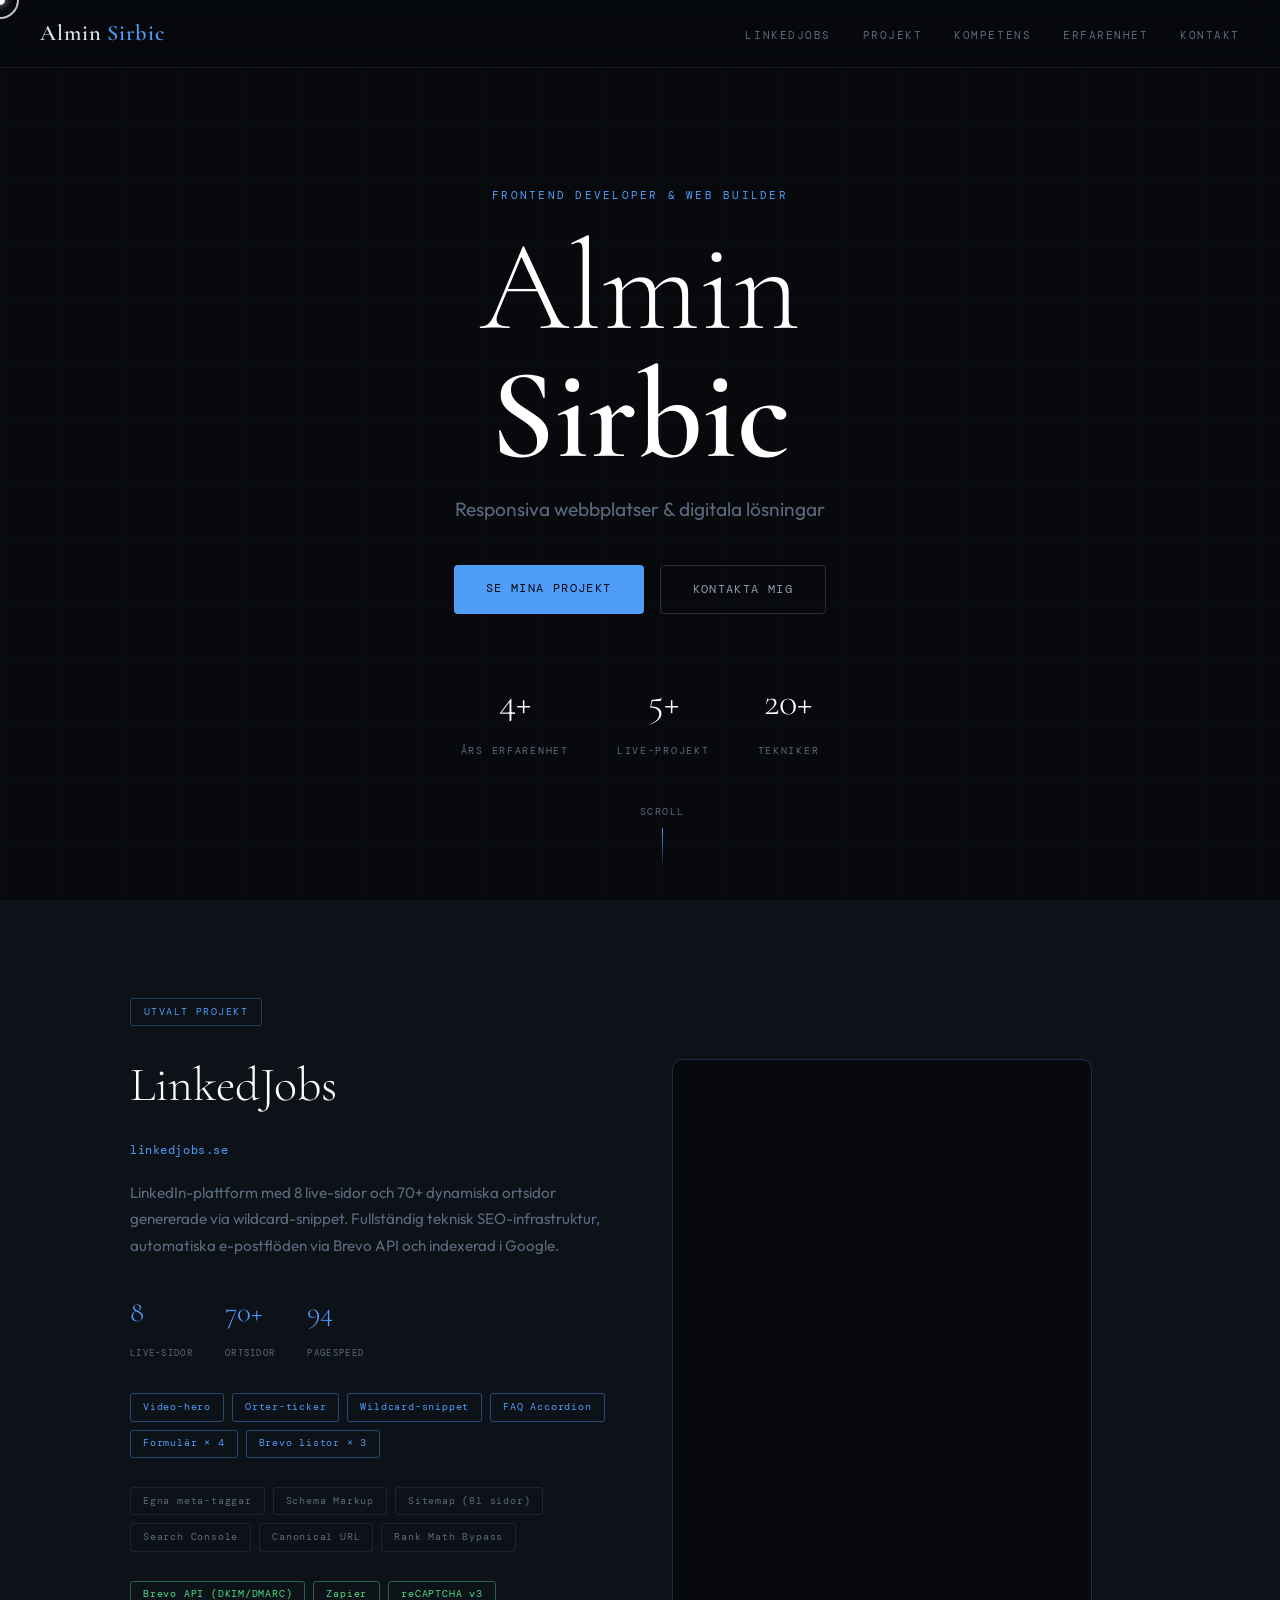
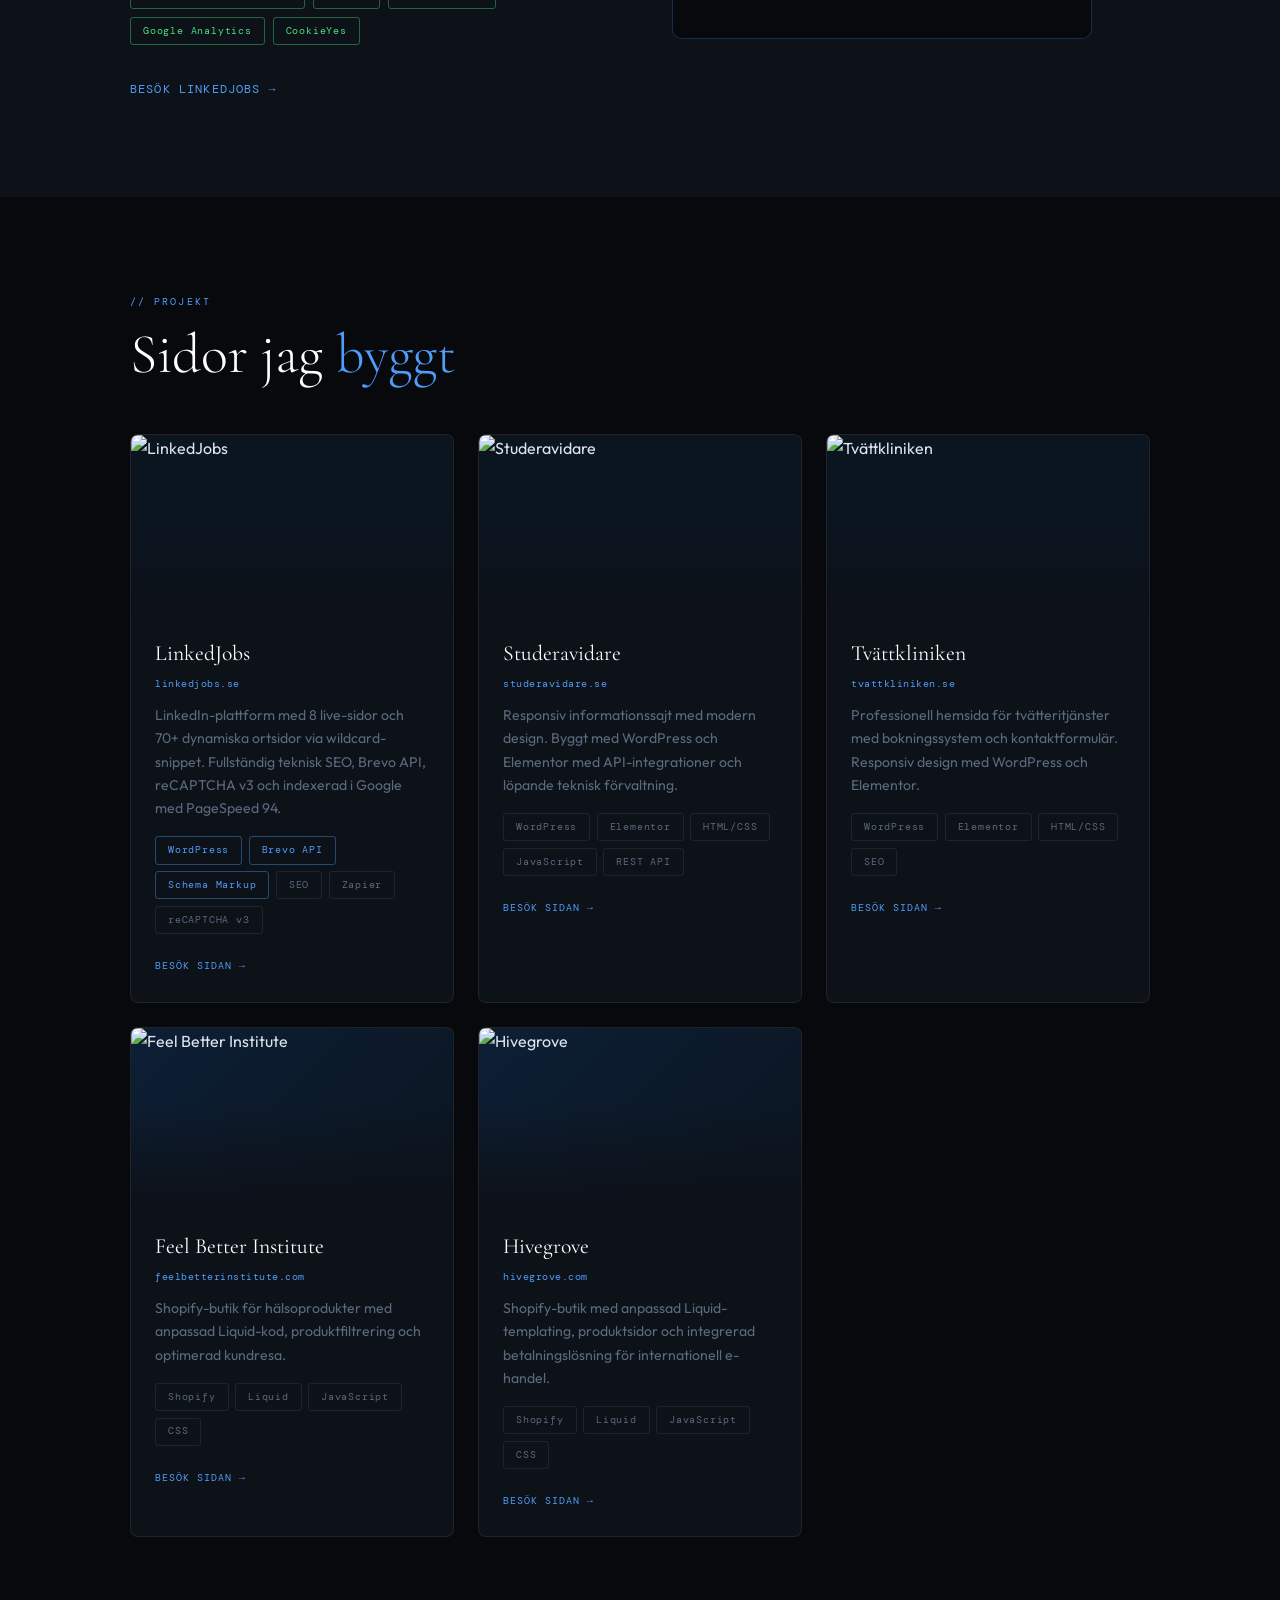
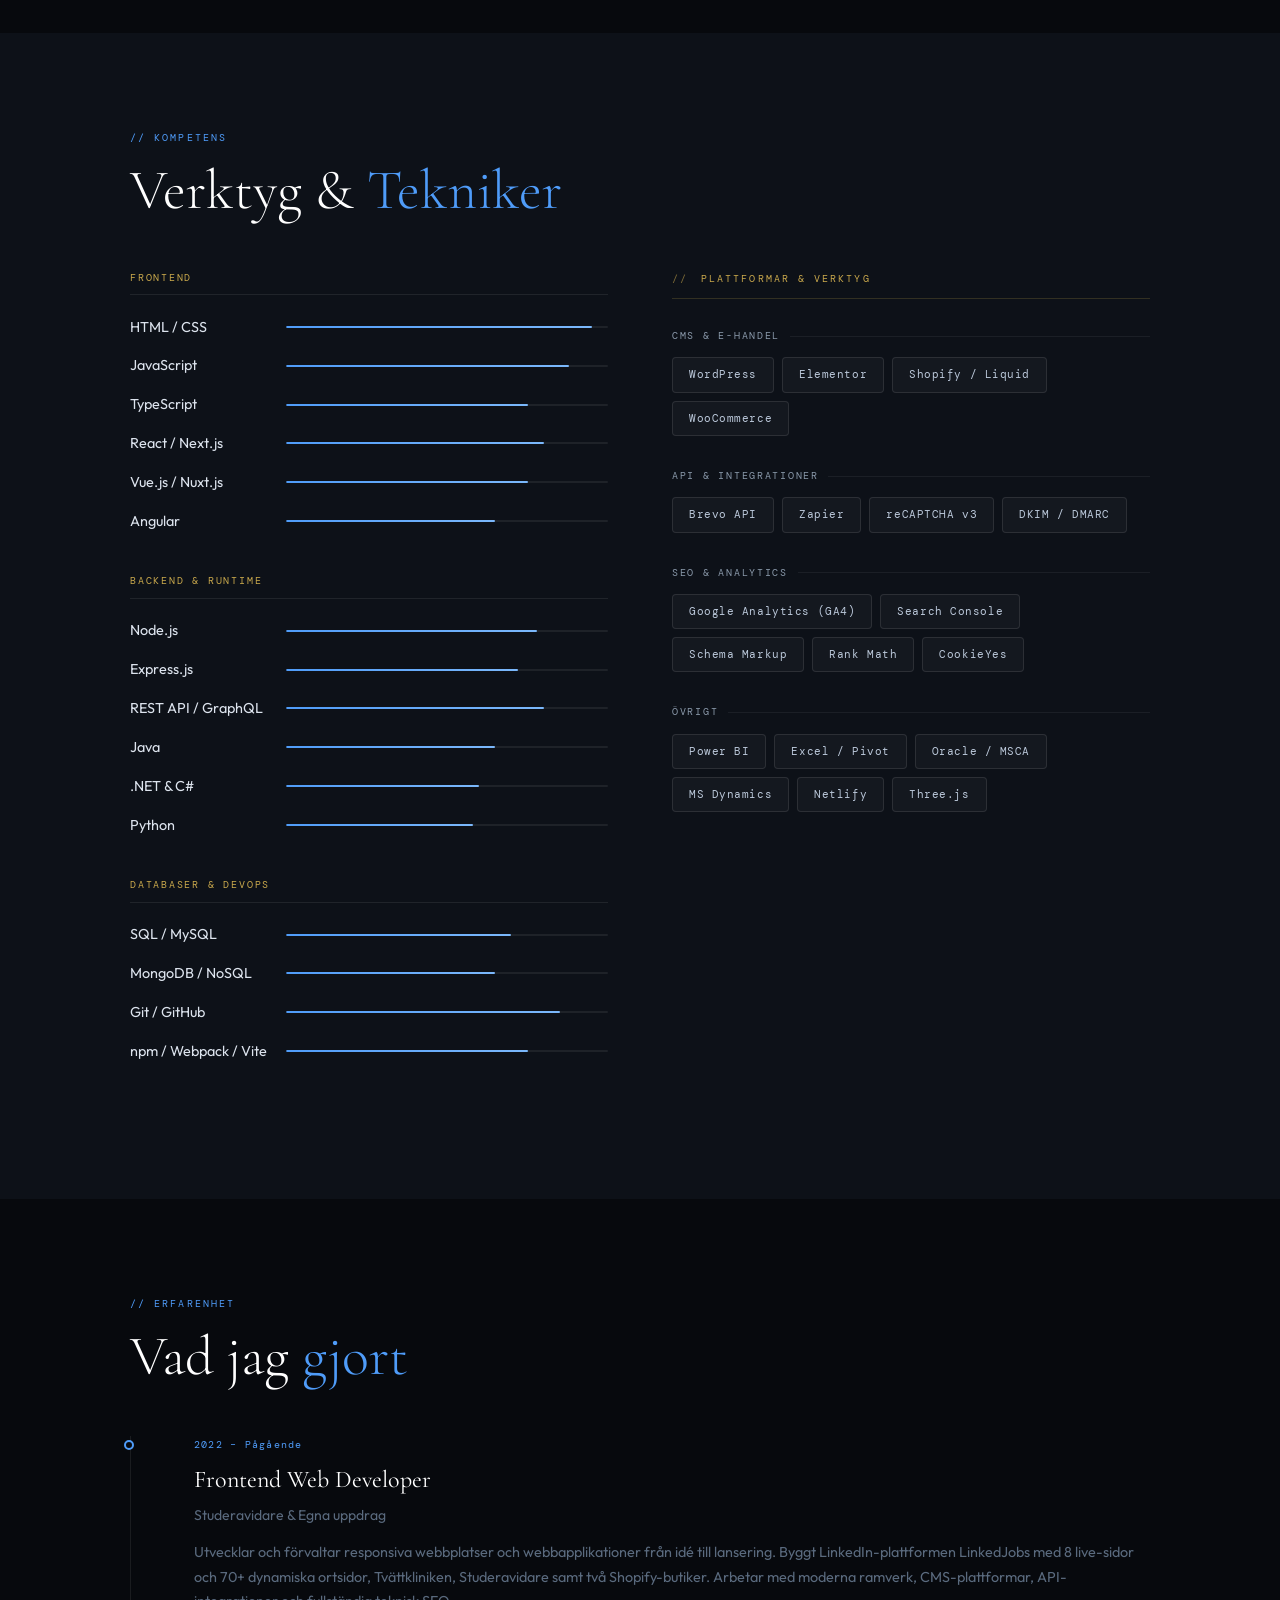
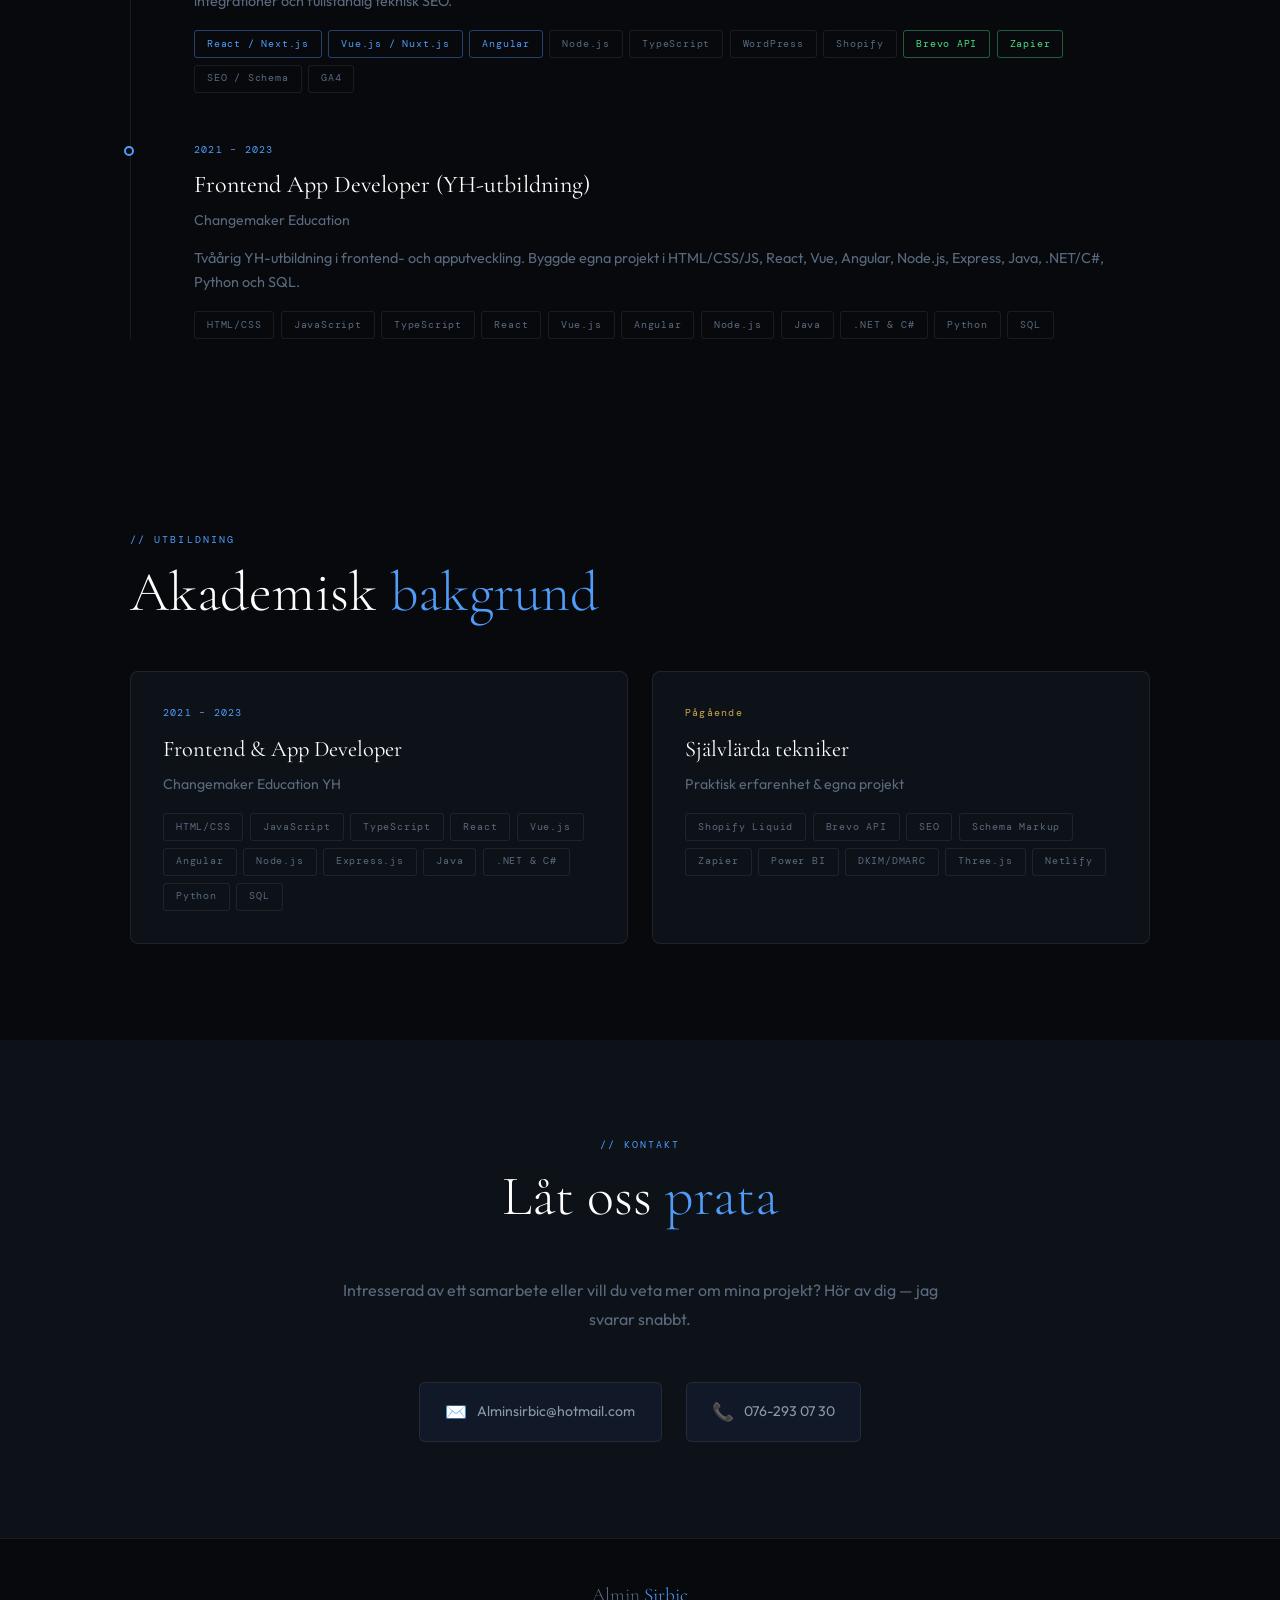
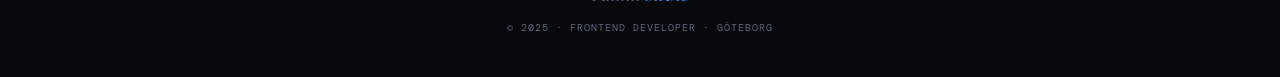
==== commit 95b4451c: "Refactor iframe styles and remove responsive scaling script" ====
--- a/Index.html
+++ b/Index.html
@@ -495,15 +495,19 @@
         <a href="https://www.linkedjobs.se" target="_blank" rel="noopener" class="feat-link" style="color:#4f9cf9;-webkit-text-fill-color:#4f9cf9;text-decoration:none;">Besök LinkedJobs <span>→</span></a>
       </div>
       <div style="
-          width:100%;
-          aspect-ratio:16/10;
+          width:420px;
+          max-width:100%;
+          height:580px;
           overflow:hidden;
           position:relative;
-          border-radius:8px;
-          border:1px solid rgba(79,156,249,.2);
+          border-radius:10px;
+          border:1px solid rgba(79,156,249,.25);
           background:#07090d;
+          flex-shrink:0;
         ">
+        <!-- iframe zoomed into just the hero/video area -->
         <iframe
+          id="lj-iframe"
           src="https://www.linkedjobs.se"
           title="LinkedJobs live"
           loading="lazy"
@@ -514,21 +518,22 @@
             width:1440px;
             height:900px;
             transform-origin:top left;
-            transform:scale(var(--ifscale,0.38));
+            transform:scale(0.292);
             border:none;
             pointer-events:none;
           "
         ></iframe>
-        <!-- hard mask: hides cookie banner (appears ~55% down the scaled page) -->
+        <!-- mask: hide everything below hero (cookie lives ~280px down scaled = ~960px real) -->
         <div style="
             position:absolute;
-            top:58%; left:0; right:0; bottom:0;
+            top:280px; left:0; right:0; bottom:0;
             background:#07090d;
             z-index:3;pointer-events:none;
         "></div>
+        <!-- gradient blend -->
         <div style="
             position:absolute;
-            top:44%; left:0; right:0; height:18%;
+            top:220px; left:0; right:0; height:80px;
             background:linear-gradient(to bottom,transparent,#07090d);
             z-index:3;pointer-events:none;
         "></div>
@@ -1016,22 +1021,6 @@
     renderer.setSize(W,H);
   });
 })();
- 
-// Responsive iframe scale for LinkedJobs preview
-(function(){
-  function setScale(){
-    var el = document.querySelector('[title="LinkedJobs live"]');
-    if(!el) return;
-    var container = el.parentElement;
-    var w = container.offsetWidth;
-    var scale = w / 1440;
-    el.style.transform = 'scale(' + scale + ')';
-    el.style.height = (container.offsetHeight / scale) + 'px';
-  }
-  setScale();
-  window.addEventListener('resize', setScale);
-  window.addEventListener('load', setScale);
-})();
 </script>
 </body>
 </html>
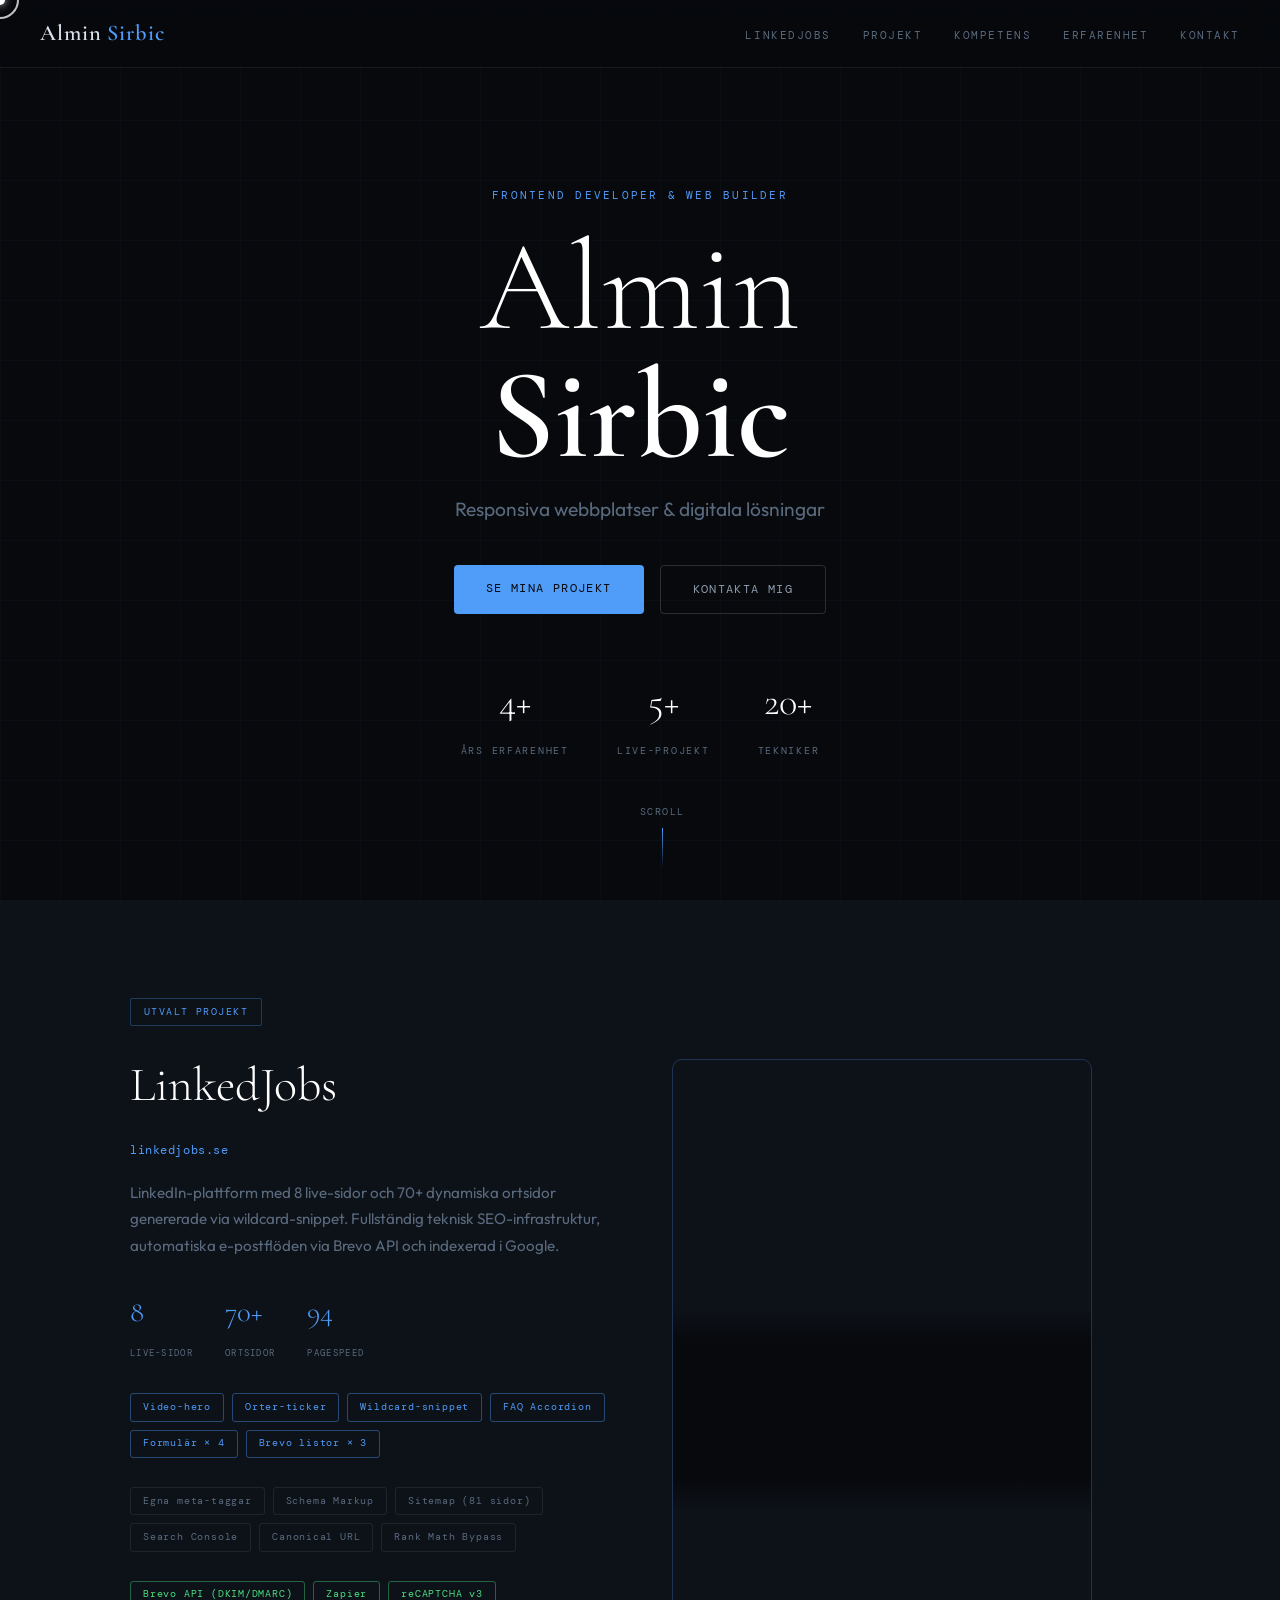
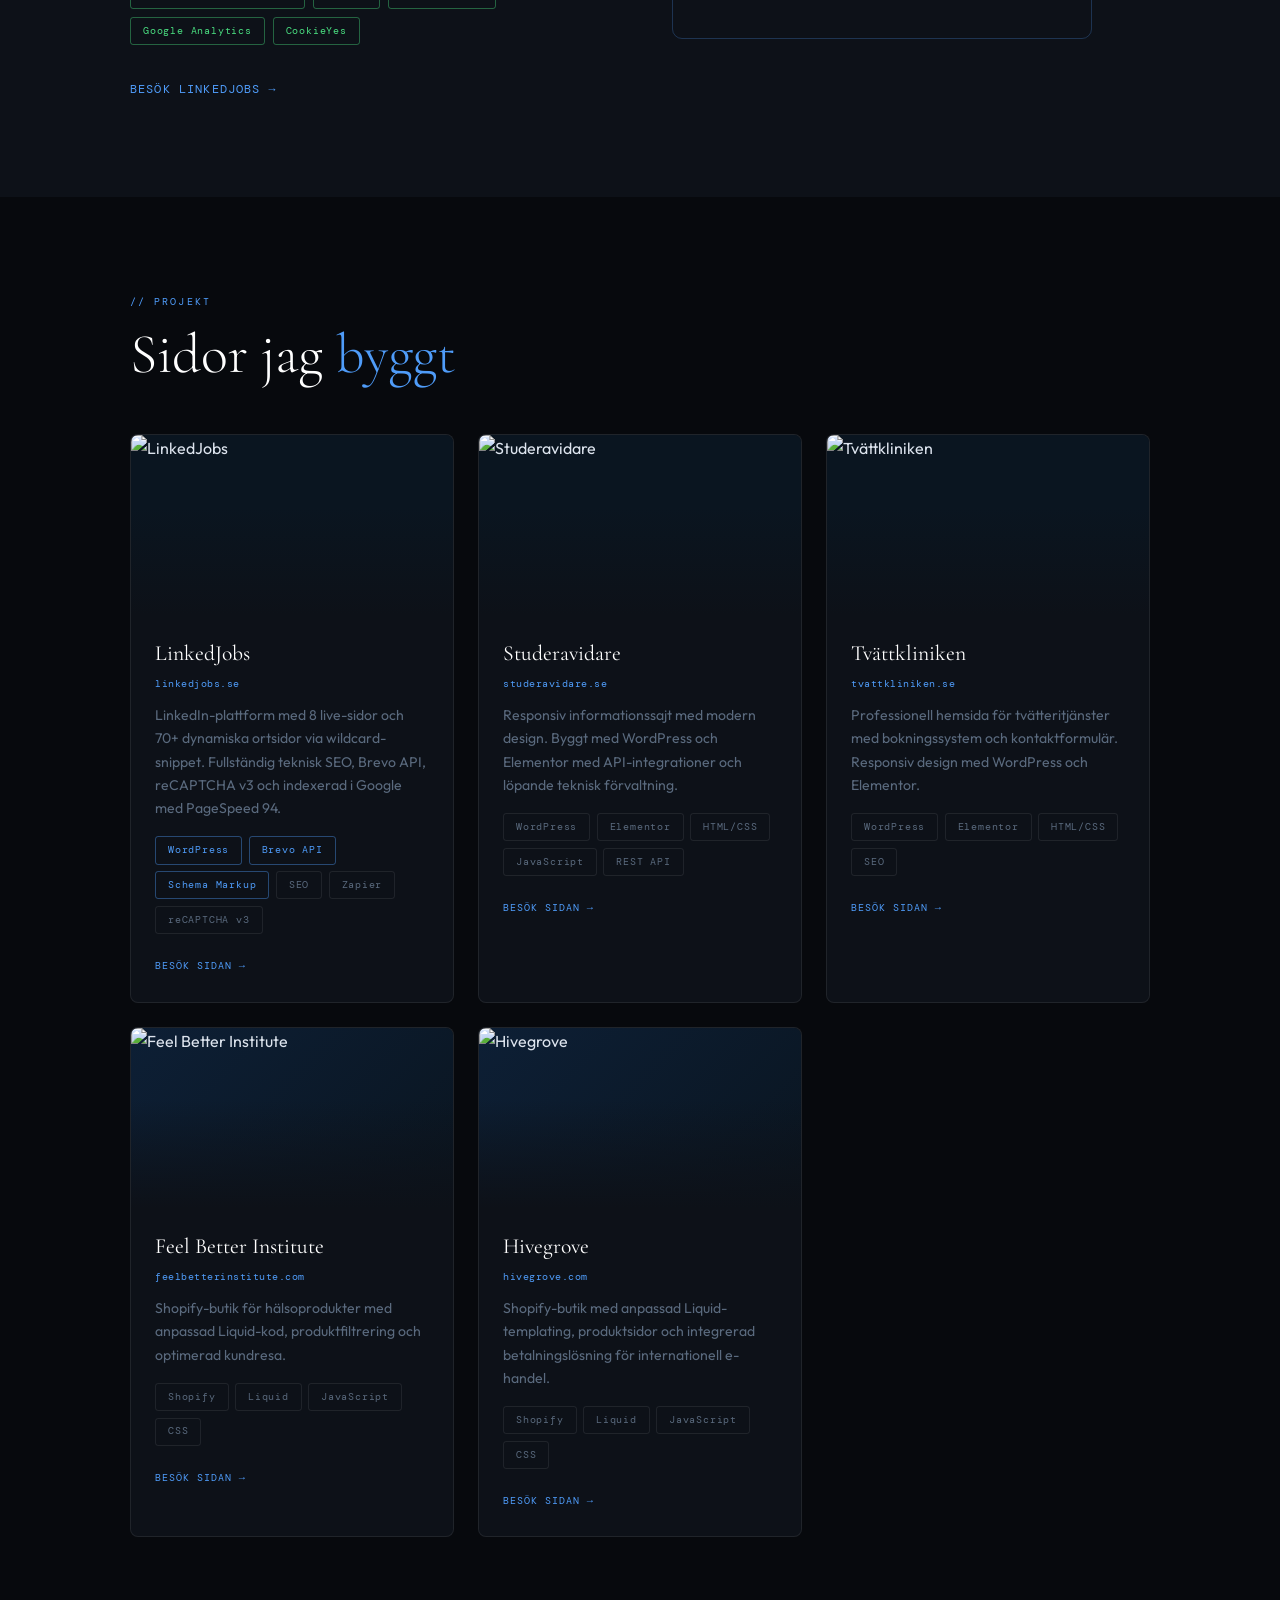
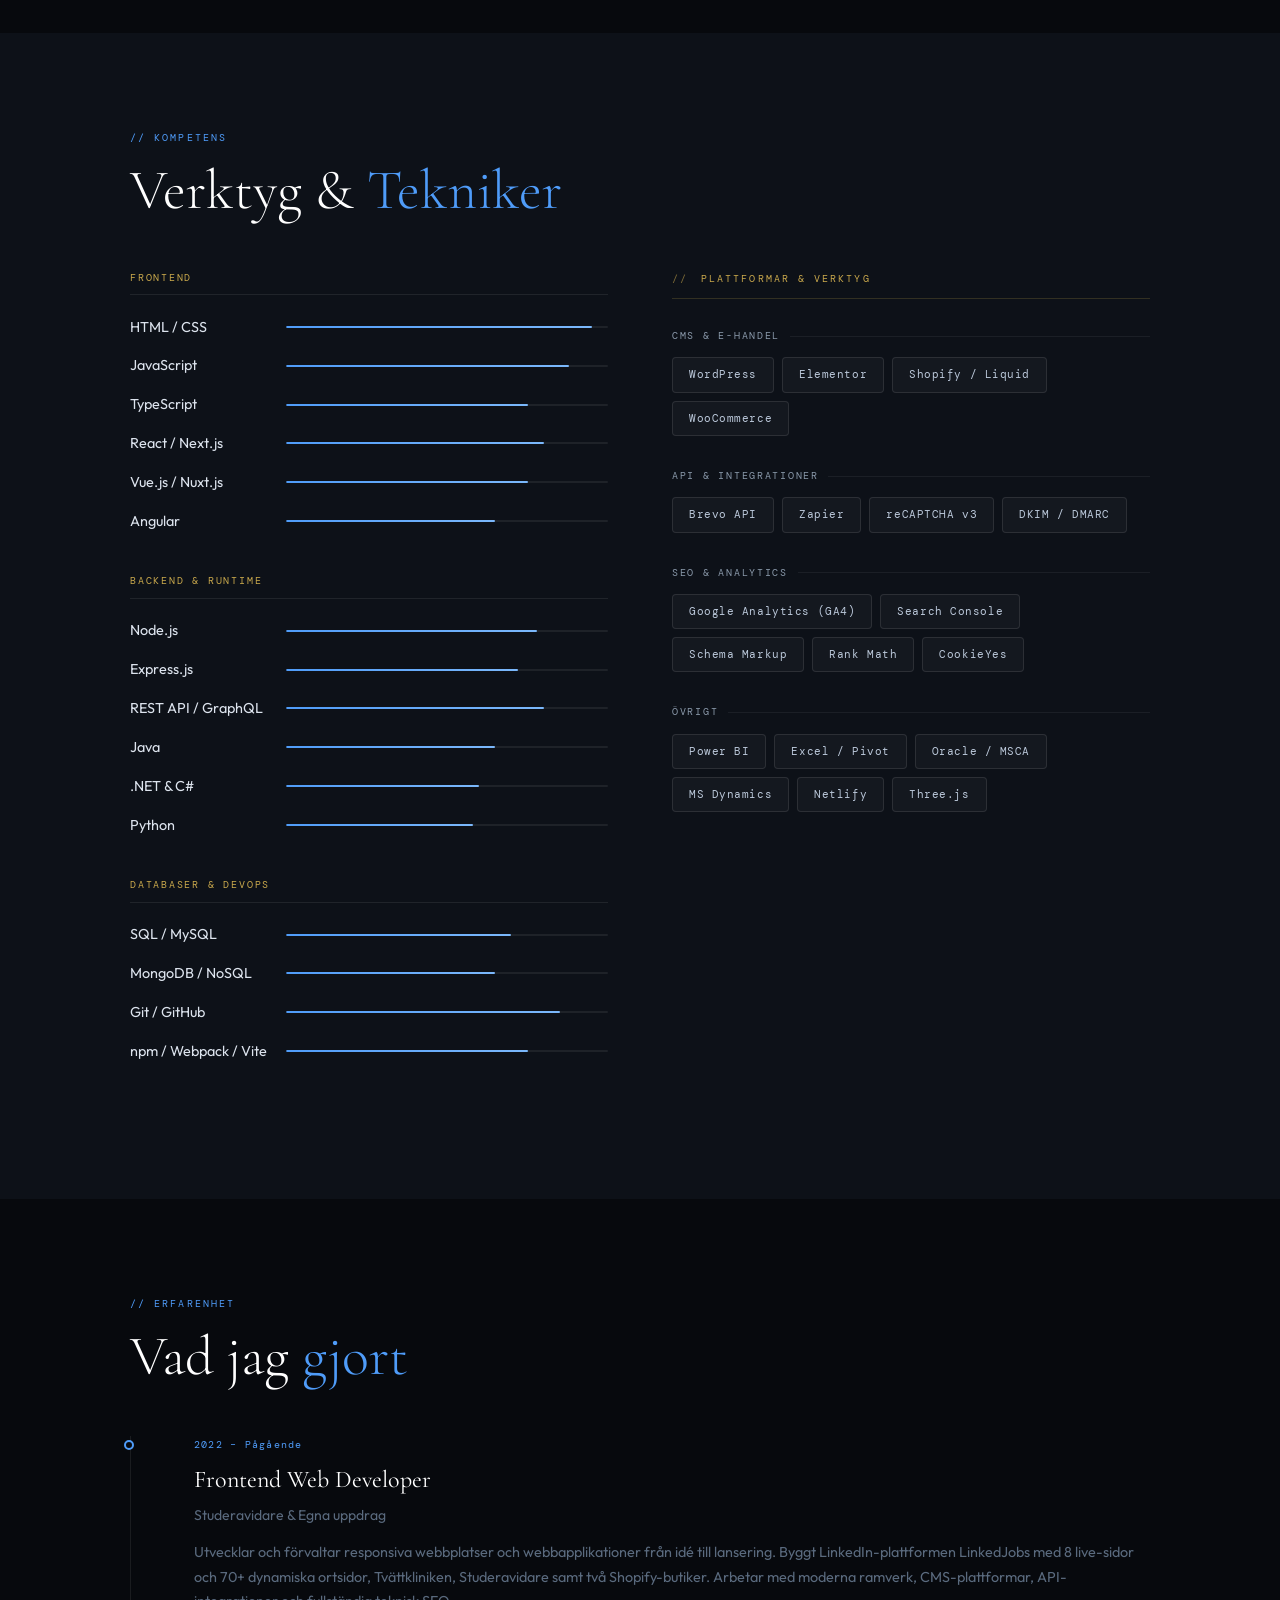
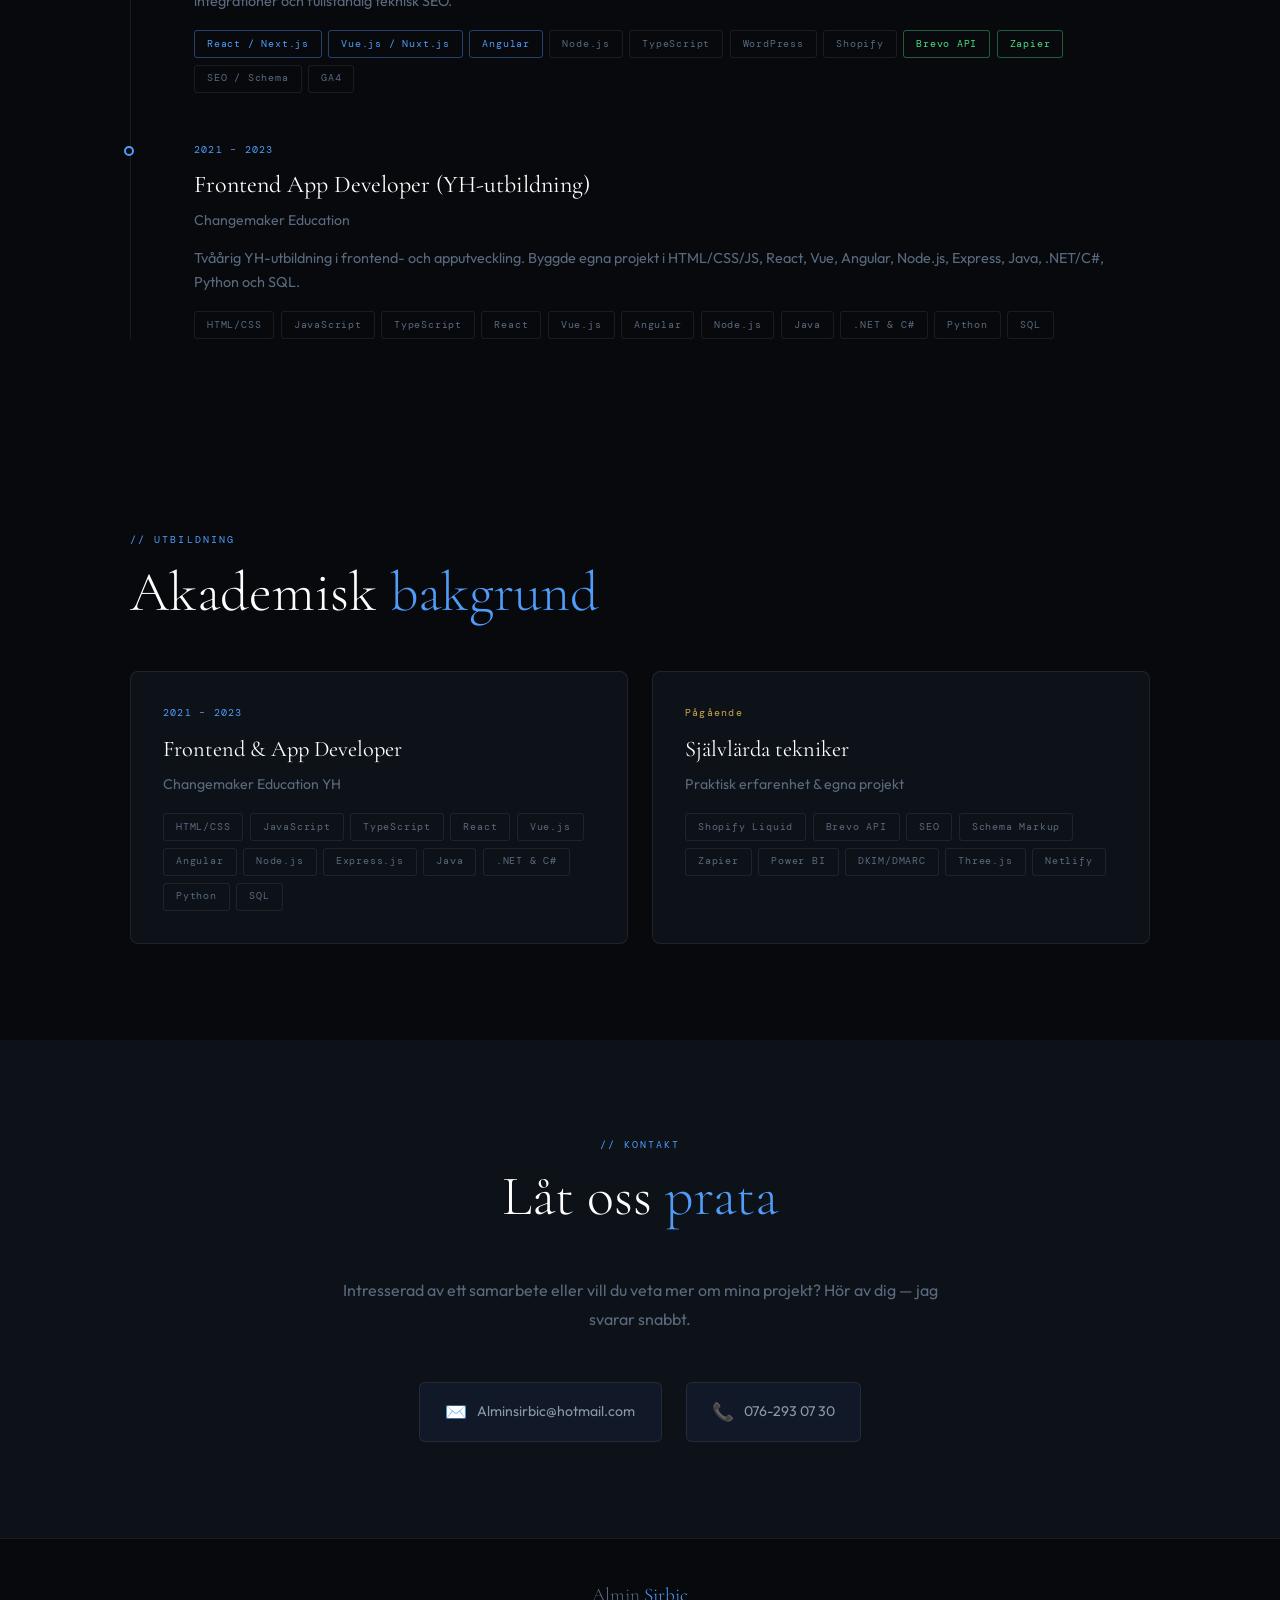
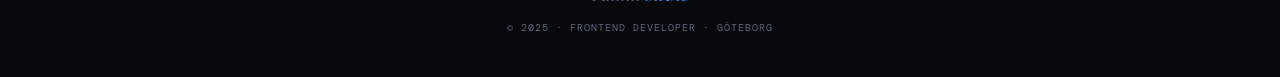
==== commit 11d9faed: "Adjust iframe size and background styles in Index.html Updated iframe dimensions and styles for bett" ====
--- a/Index.html
+++ b/Index.html
@@ -502,12 +502,9 @@
           position:relative;
           border-radius:10px;
           border:1px solid rgba(79,156,249,.25);
-          background:#07090d;
           flex-shrink:0;
         ">
-        <!-- iframe zoomed into just the hero/video area -->
         <iframe
-          id="lj-iframe"
           src="https://www.linkedjobs.se"
           title="LinkedJobs live"
           loading="lazy"
@@ -515,27 +512,26 @@
           style="
             position:absolute;
             top:0; left:0;
-            width:1440px;
-            height:900px;
+            width:800px;
+            height:1200px;
             transform-origin:top left;
-            transform:scale(0.292);
+            transform:scale(0.525);
             border:none;
             pointer-events:none;
           "
         ></iframe>
-        <!-- mask: hide everything below hero (cookie lives ~280px down scaled = ~960px real) -->
+        <!-- mask cookie banner region only (~262-446px in container coords) -->
         <div style="
             position:absolute;
-            top:280px; left:0; right:0; bottom:0;
-            background:#07090d;
-            z-index:3;pointer-events:none;
-        "></div>
-        <!-- gradient blend -->
-        <div style="
-            position:absolute;
-            top:220px; left:0; right:0; height:80px;
-            background:linear-gradient(to bottom,transparent,#07090d);
-            z-index:3;pointer-events:none;
+            top:250px; left:0; right:0; height:200px;
+            background:linear-gradient(
+              to bottom,
+              transparent 0%,
+              rgba(7,9,13,0.97) 15%,
+              rgba(7,9,13,0.97) 85%,
+              transparent 100%
+            );
+            z-index:3; pointer-events:none;
         "></div>
       </div>
  
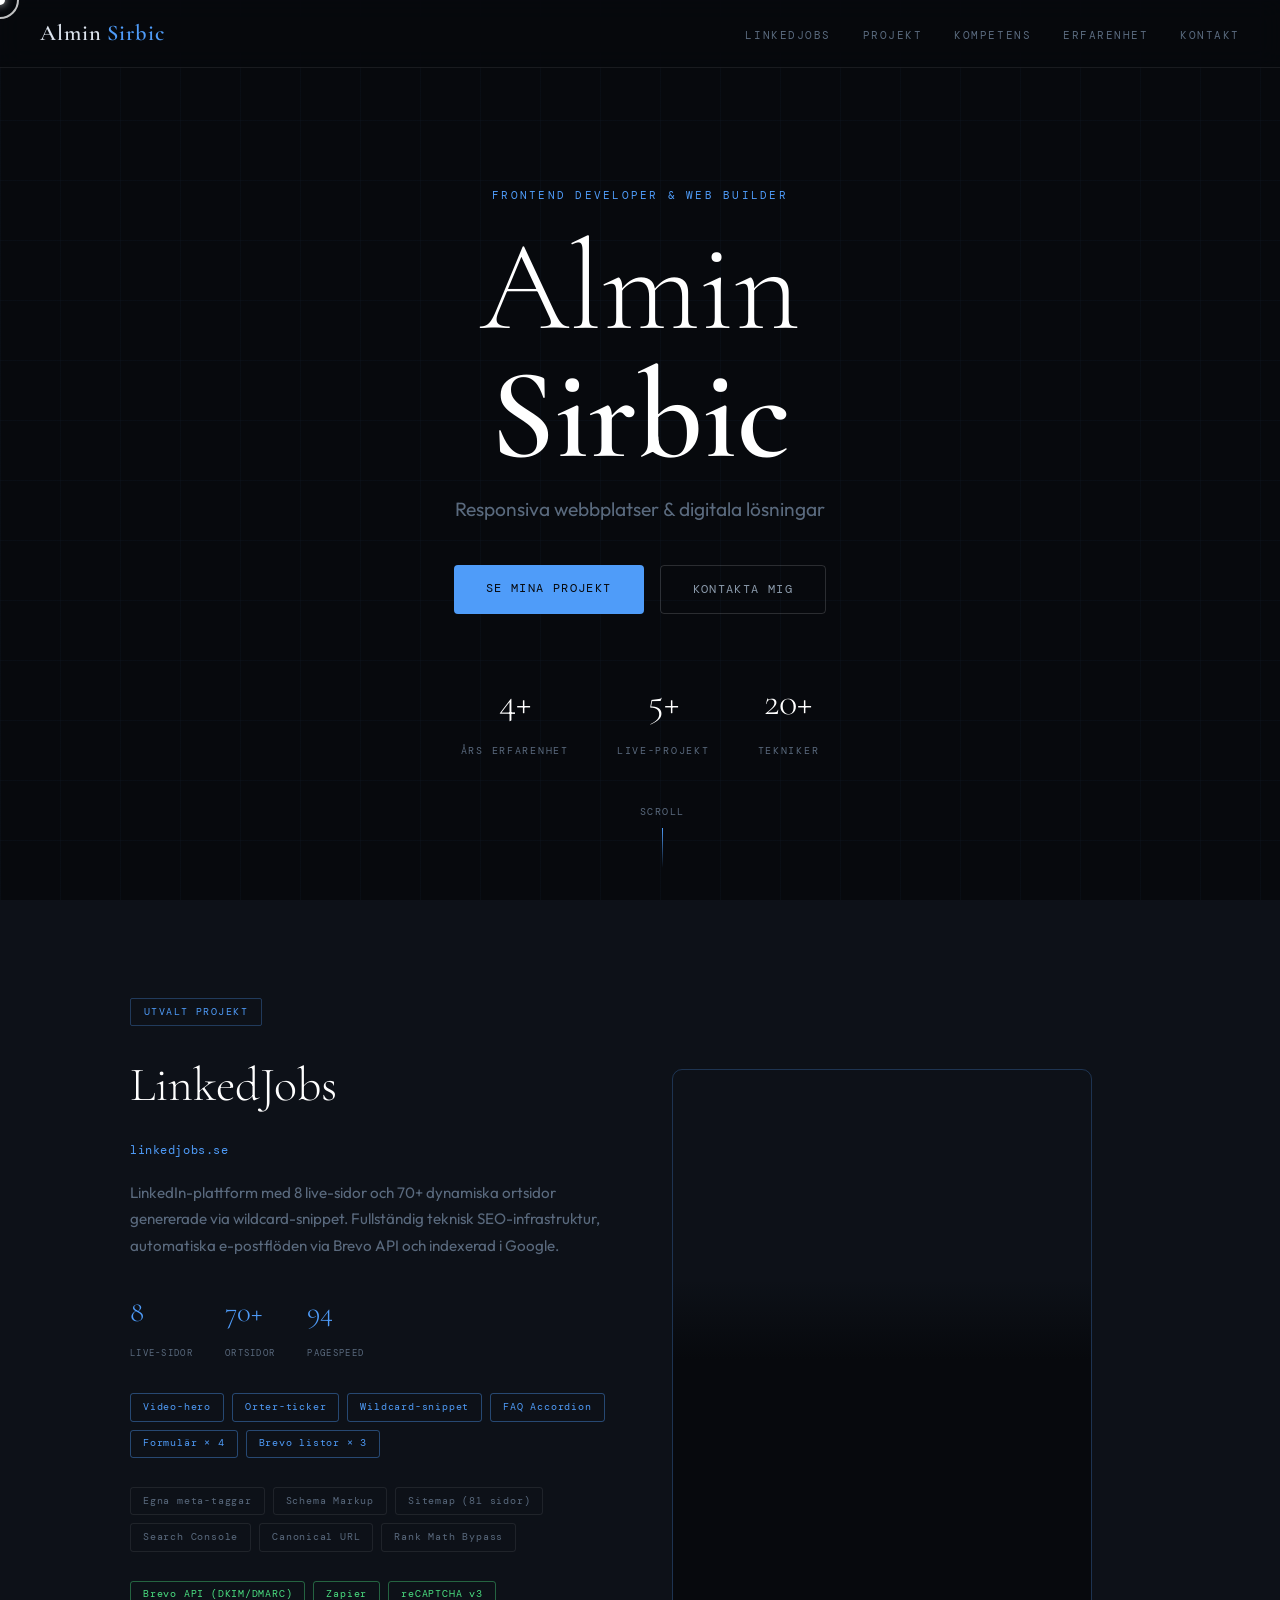
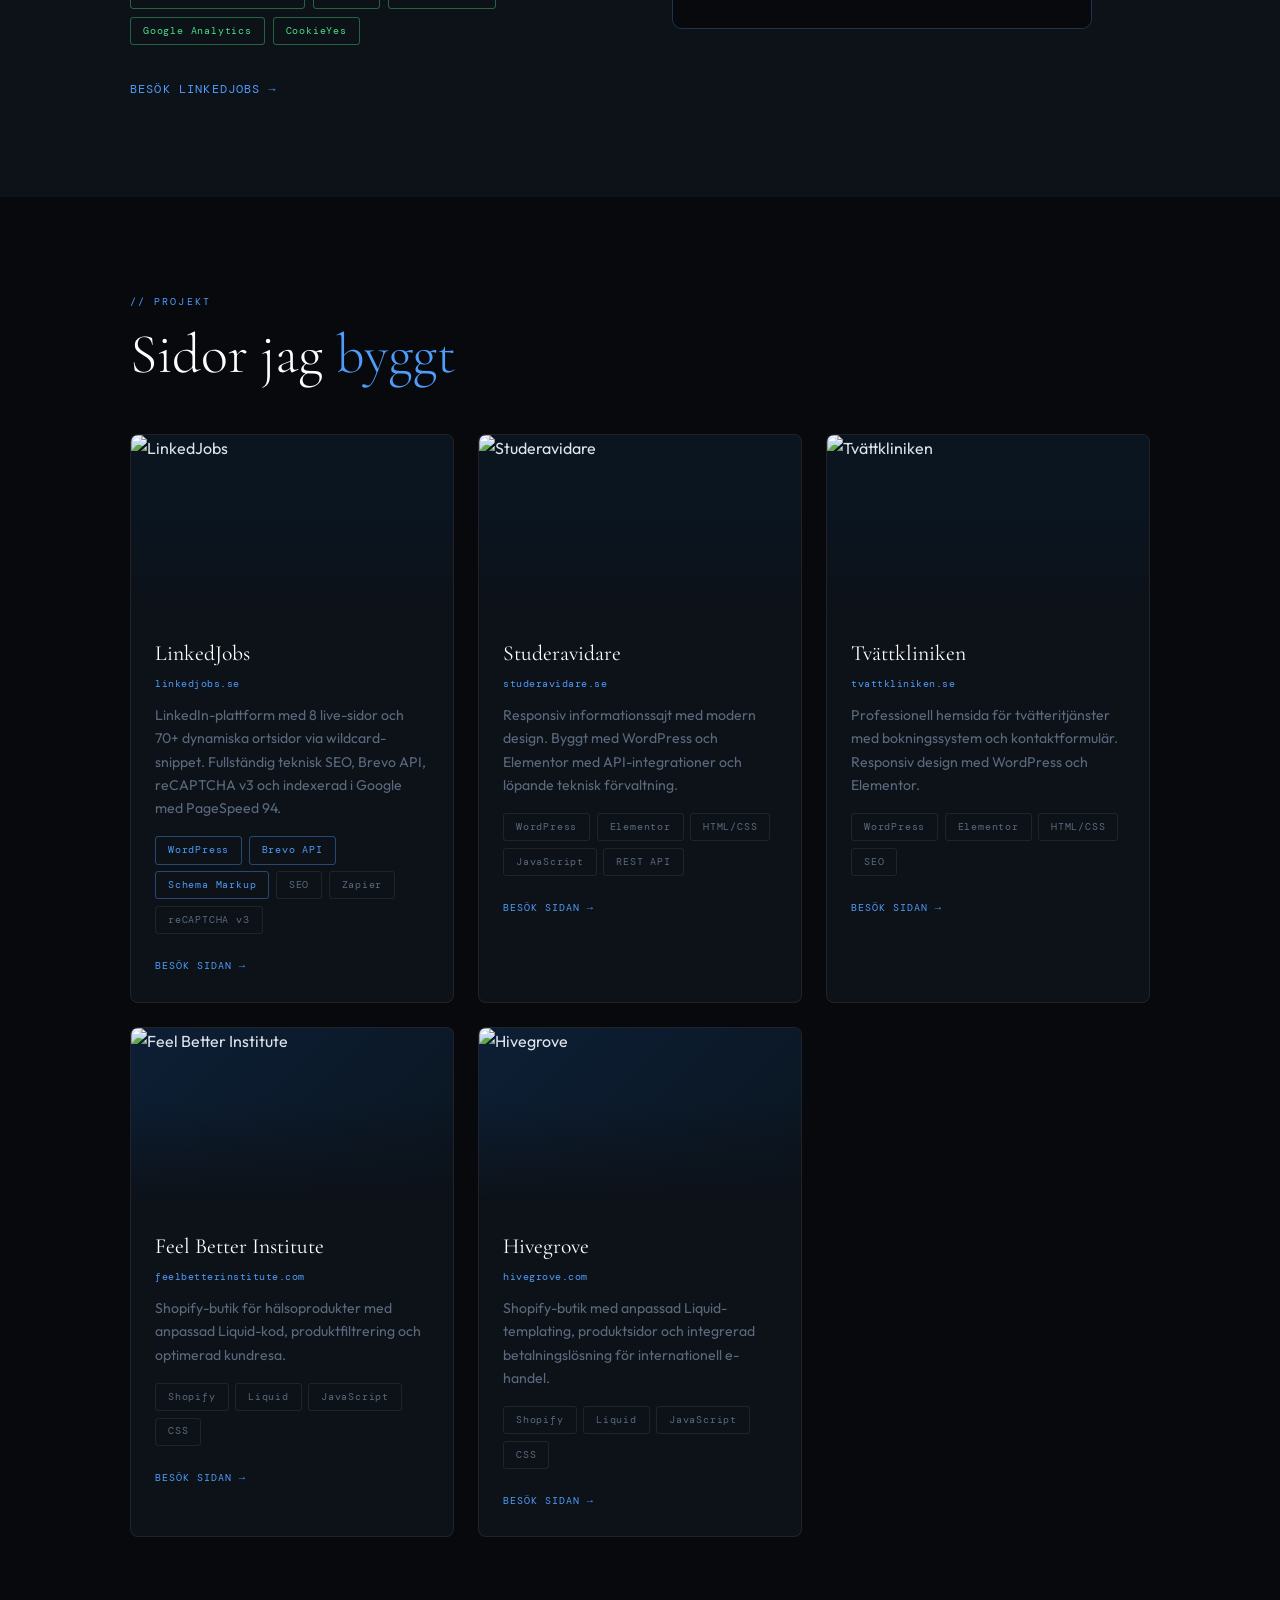
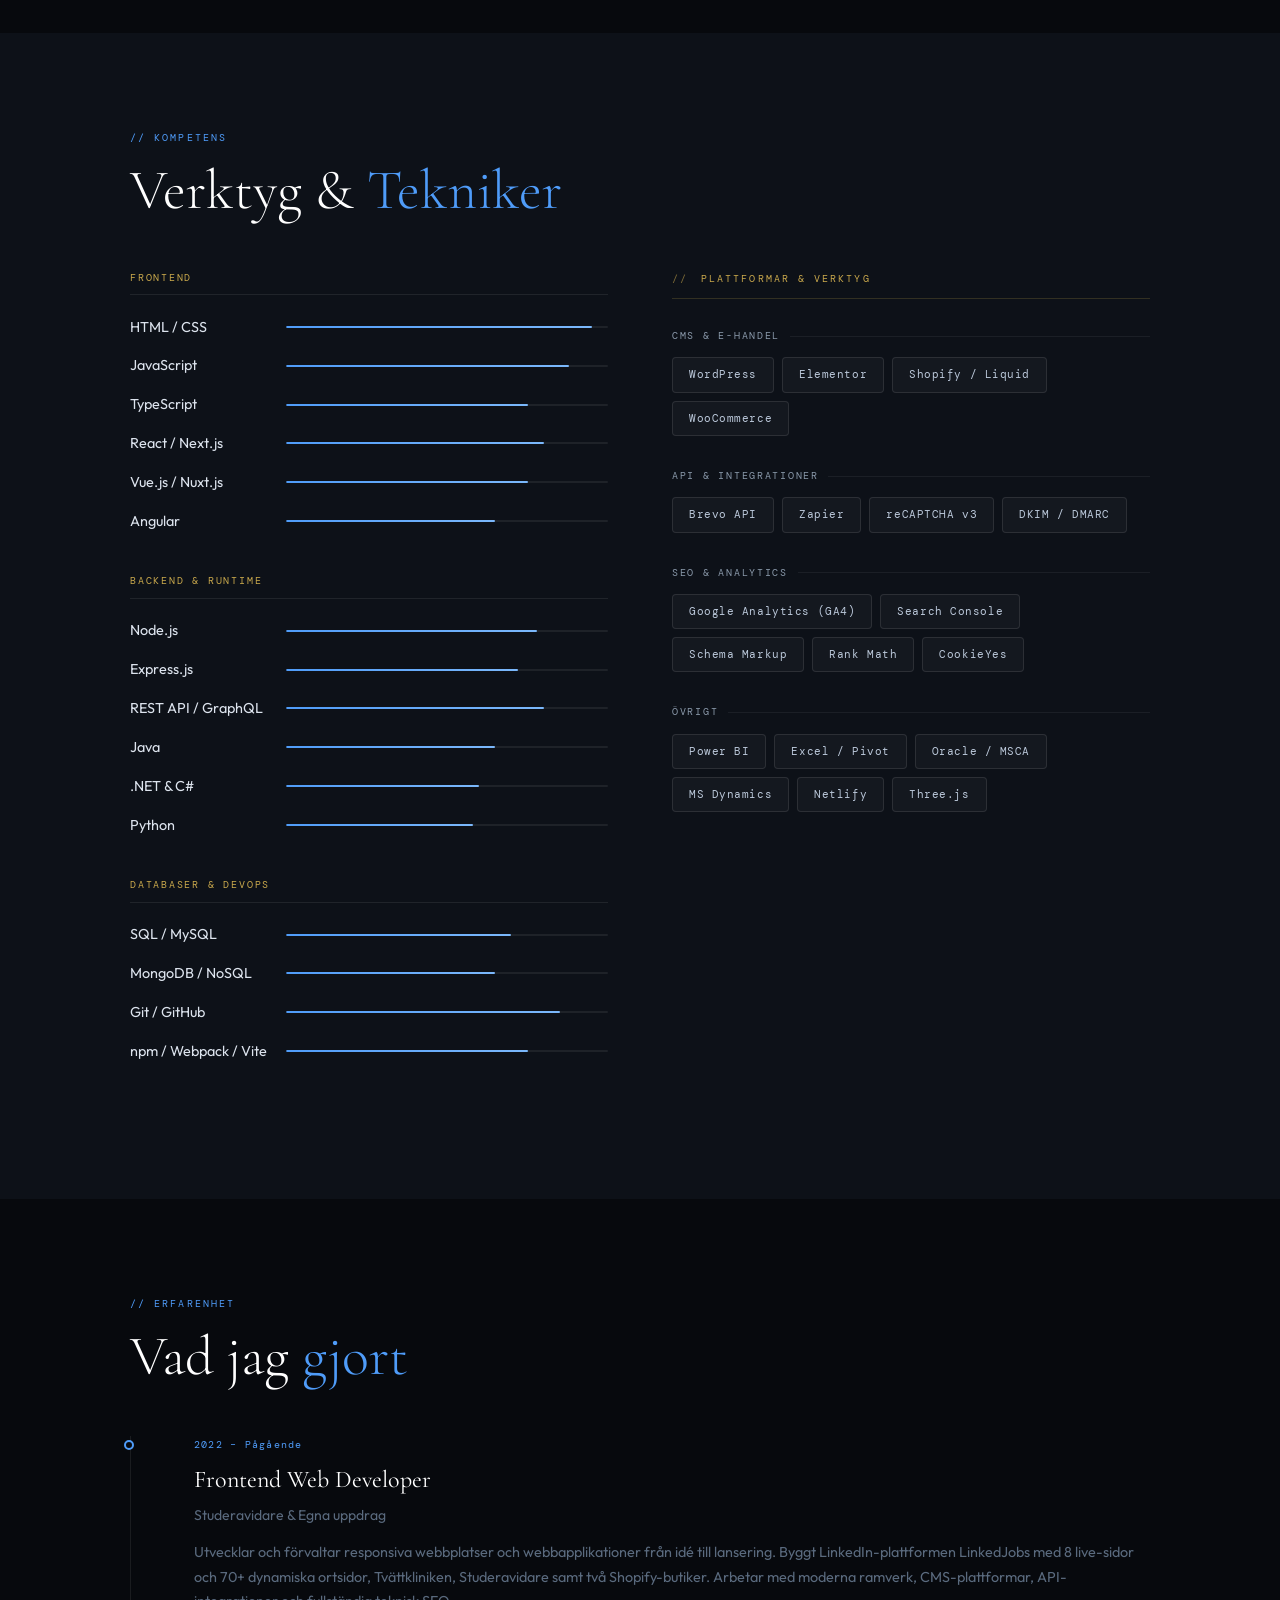
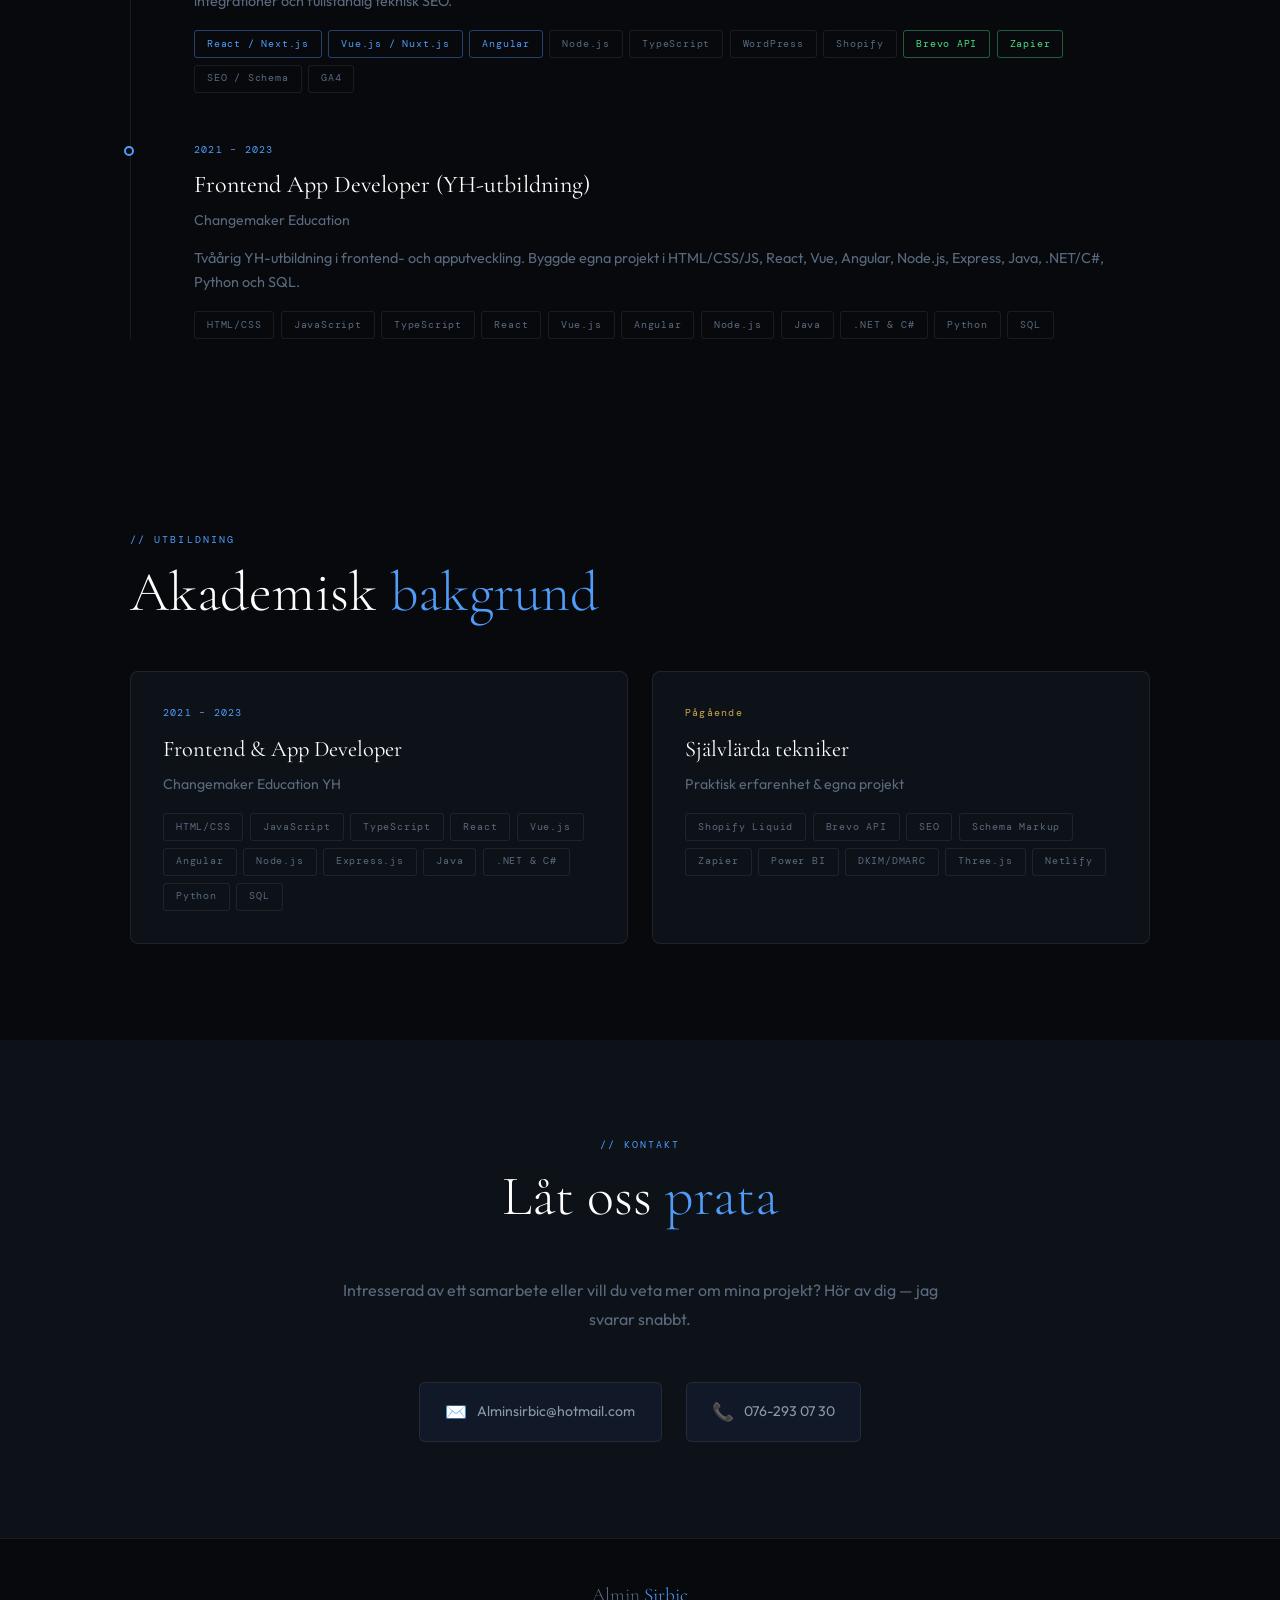
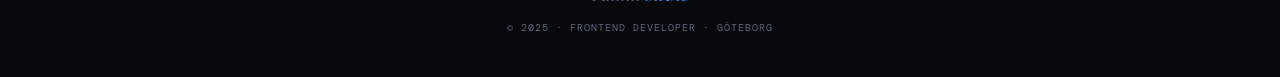
==== commit 5f69803c: "Update iframe and masking styles in Index.html Adjusted iframe height and added masking divs to impr" ====
--- a/Index.html
+++ b/Index.html
@@ -494,45 +494,19 @@
         </div>
         <a href="https://www.linkedjobs.se" target="_blank" rel="noopener" class="feat-link" style="color:#4f9cf9;-webkit-text-fill-color:#4f9cf9;text-decoration:none;">Besök LinkedJobs <span>→</span></a>
       </div>
-      <div style="
-          width:420px;
-          max-width:100%;
-          height:580px;
-          overflow:hidden;
-          position:relative;
-          border-radius:10px;
-          border:1px solid rgba(79,156,249,.25);
-          flex-shrink:0;
-        ">
+      <div style="width:420px;max-width:100%;height:560px;overflow:hidden;position:relative;border-radius:10px;border:1px solid rgba(79,156,249,.25);flex-shrink:0;">
+        <!-- live iframe fills entire container -->
         <iframe
           src="https://www.linkedjobs.se"
           title="LinkedJobs live"
           loading="lazy"
           scrolling="no"
-          style="
-            position:absolute;
-            top:0; left:0;
-            width:800px;
-            height:1200px;
-            transform-origin:top left;
-            transform:scale(0.525);
-            border:none;
-            pointer-events:none;
-          "
+          style="position:absolute;top:0;left:0;width:800px;height:1100px;transform-origin:top left;transform:scale(0.525);border:none;pointer-events:none;"
         ></iframe>
-        <!-- mask cookie banner region only (~262-446px in container coords) -->
-        <div style="
-            position:absolute;
-            top:250px; left:0; right:0; height:200px;
-            background:linear-gradient(
-              to bottom,
-              transparent 0%,
-              rgba(7,9,13,0.97) 15%,
-              rgba(7,9,13,0.97) 85%,
-              transparent 100%
-            );
-            z-index:3; pointer-events:none;
-        "></div>
+        <!-- solid mask covers bottom 48% — hides cookie completely -->
+        <div style="position:absolute;bottom:0;left:0;right:0;height:48%;background:#07090d;z-index:3;pointer-events:none;"></div>
+        <!-- gradient blend just above the mask -->
+        <div style="position:absolute;bottom:48%;left:0;right:0;height:80px;background:linear-gradient(to bottom,transparent,#07090d);z-index:3;pointer-events:none;"></div>
       </div>
  
     </div>
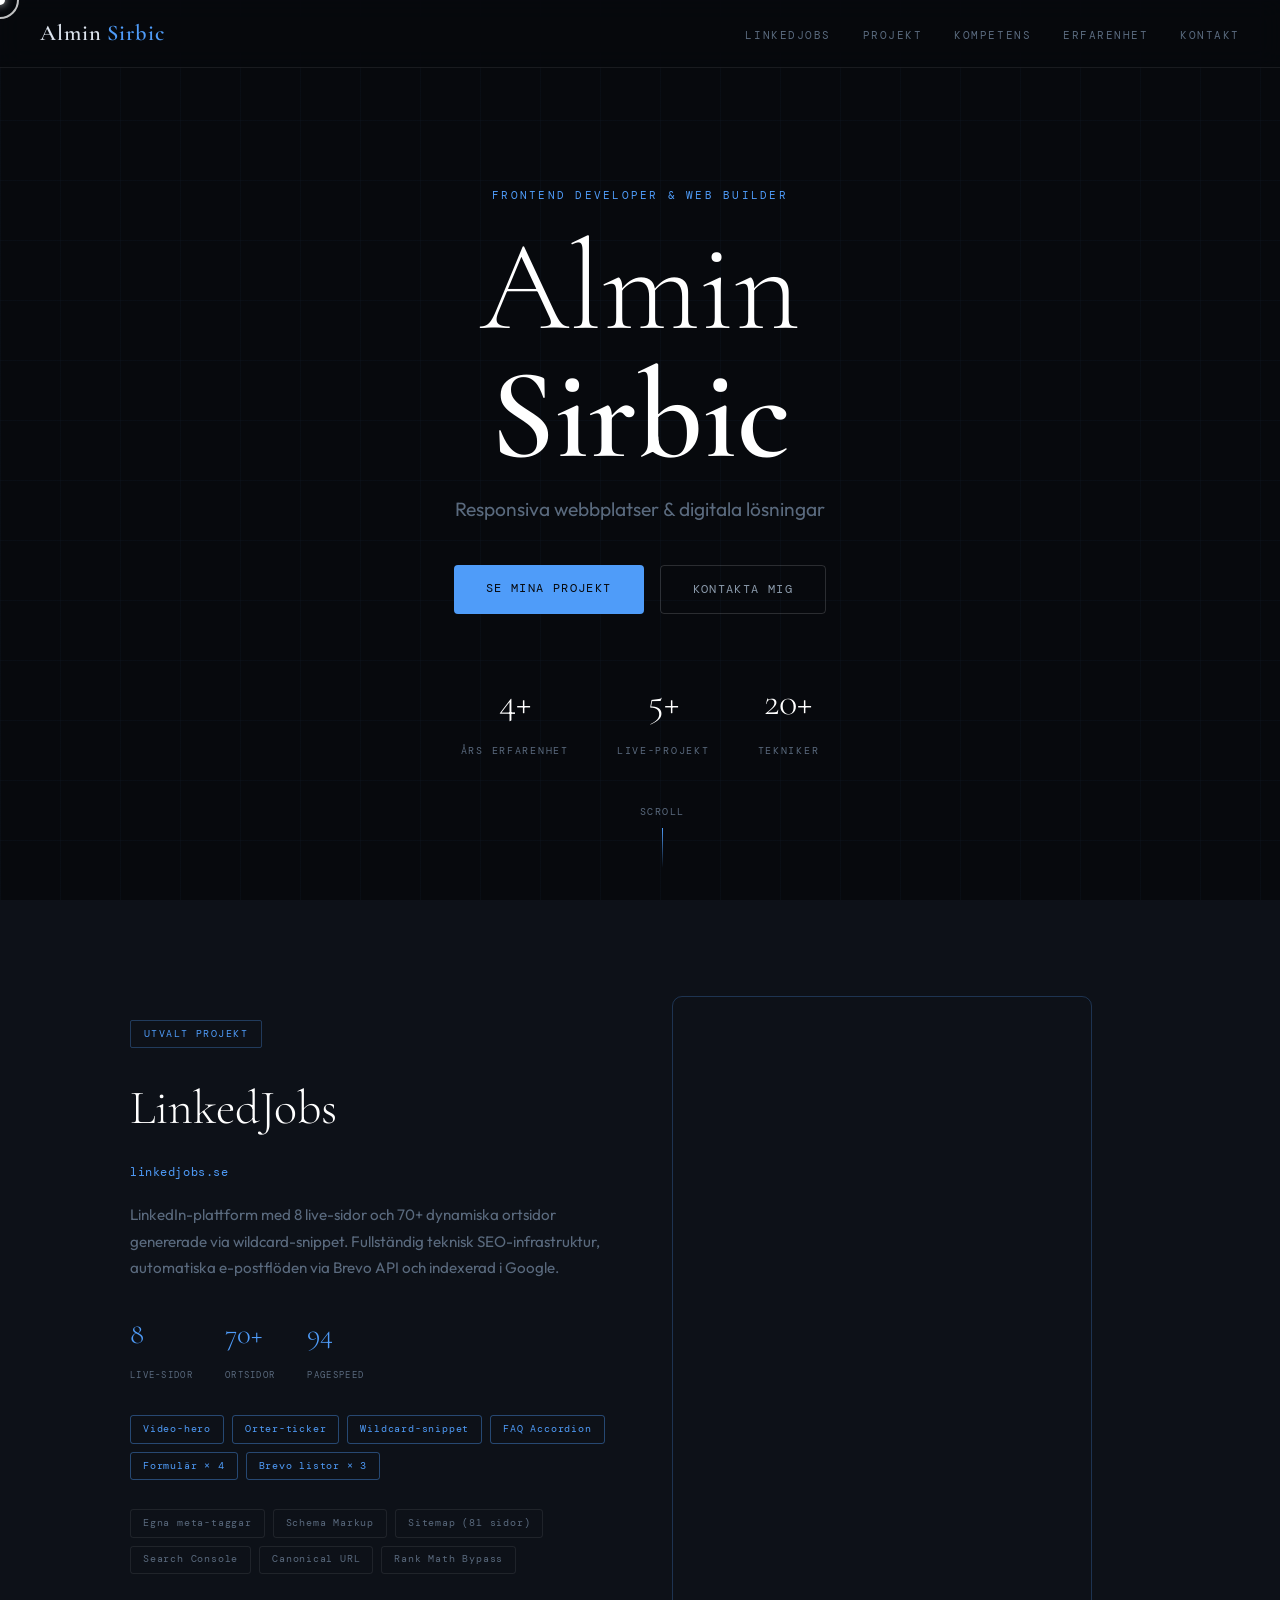
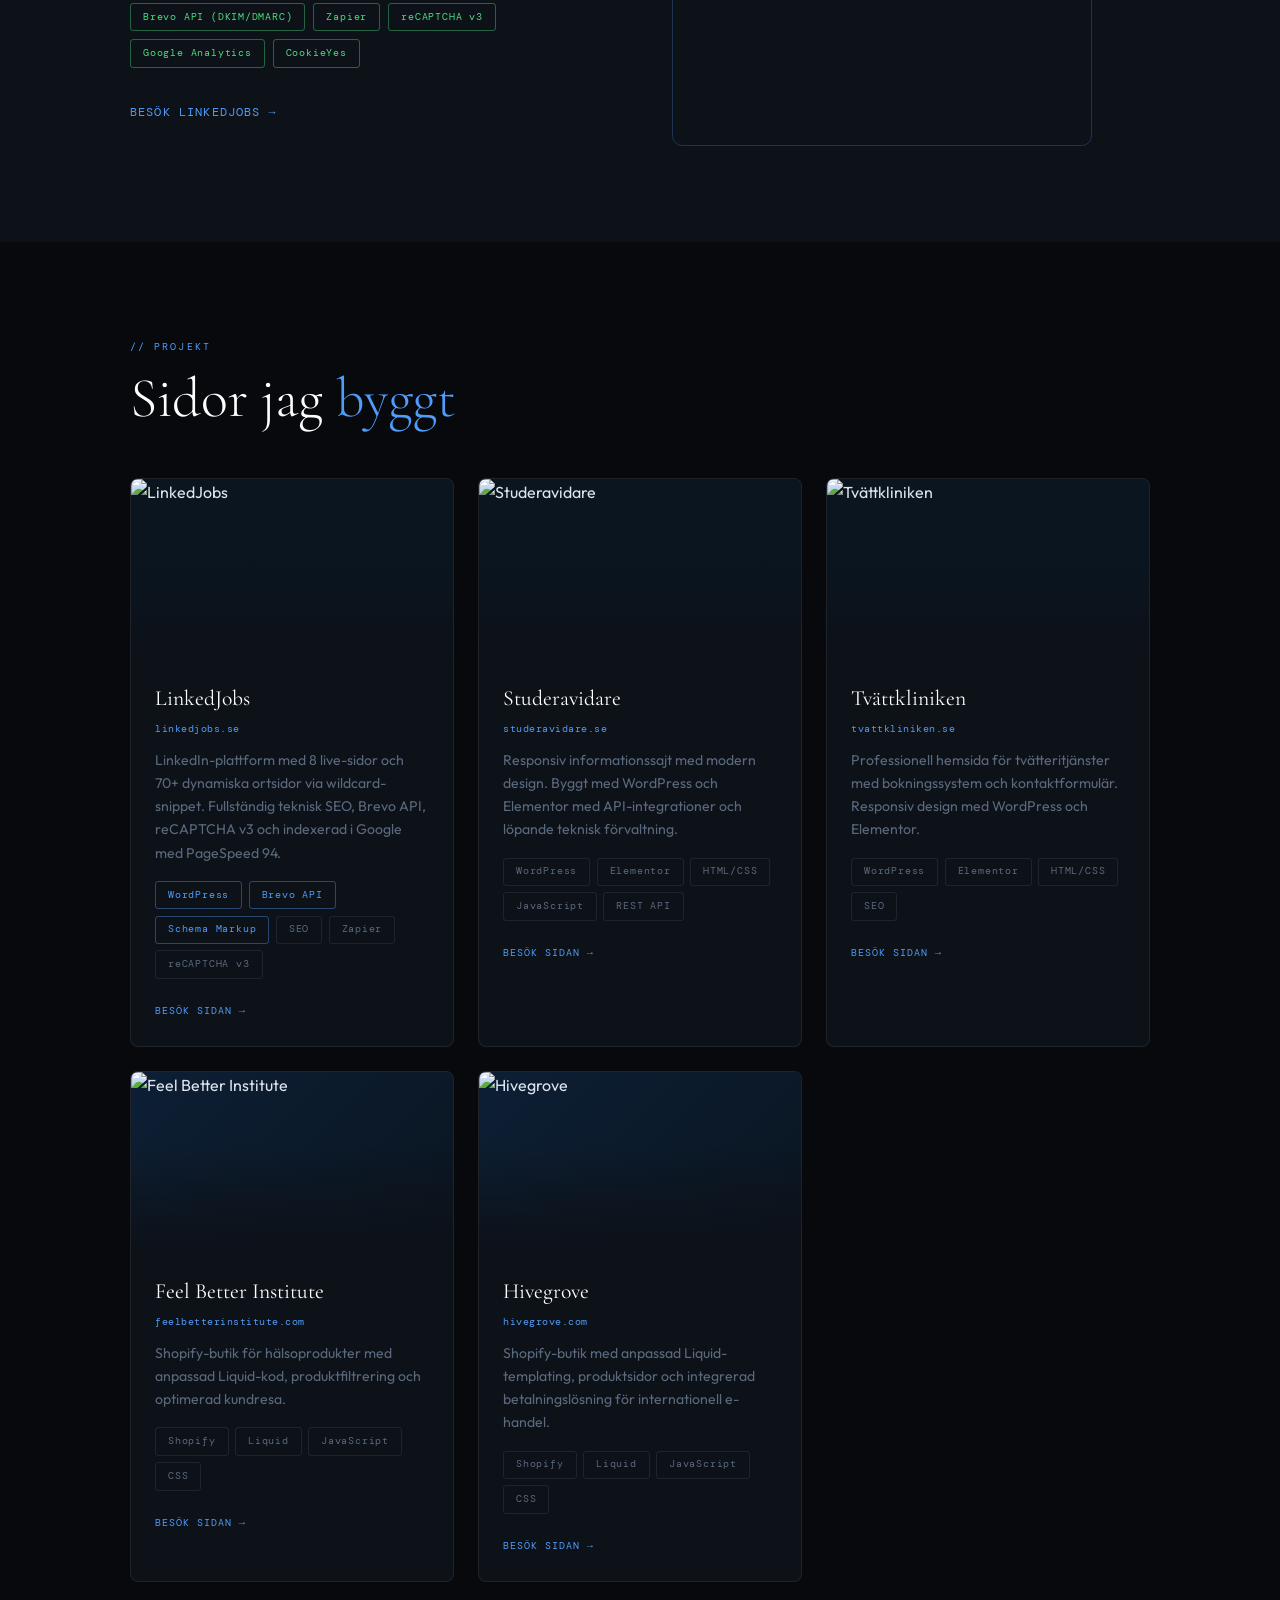
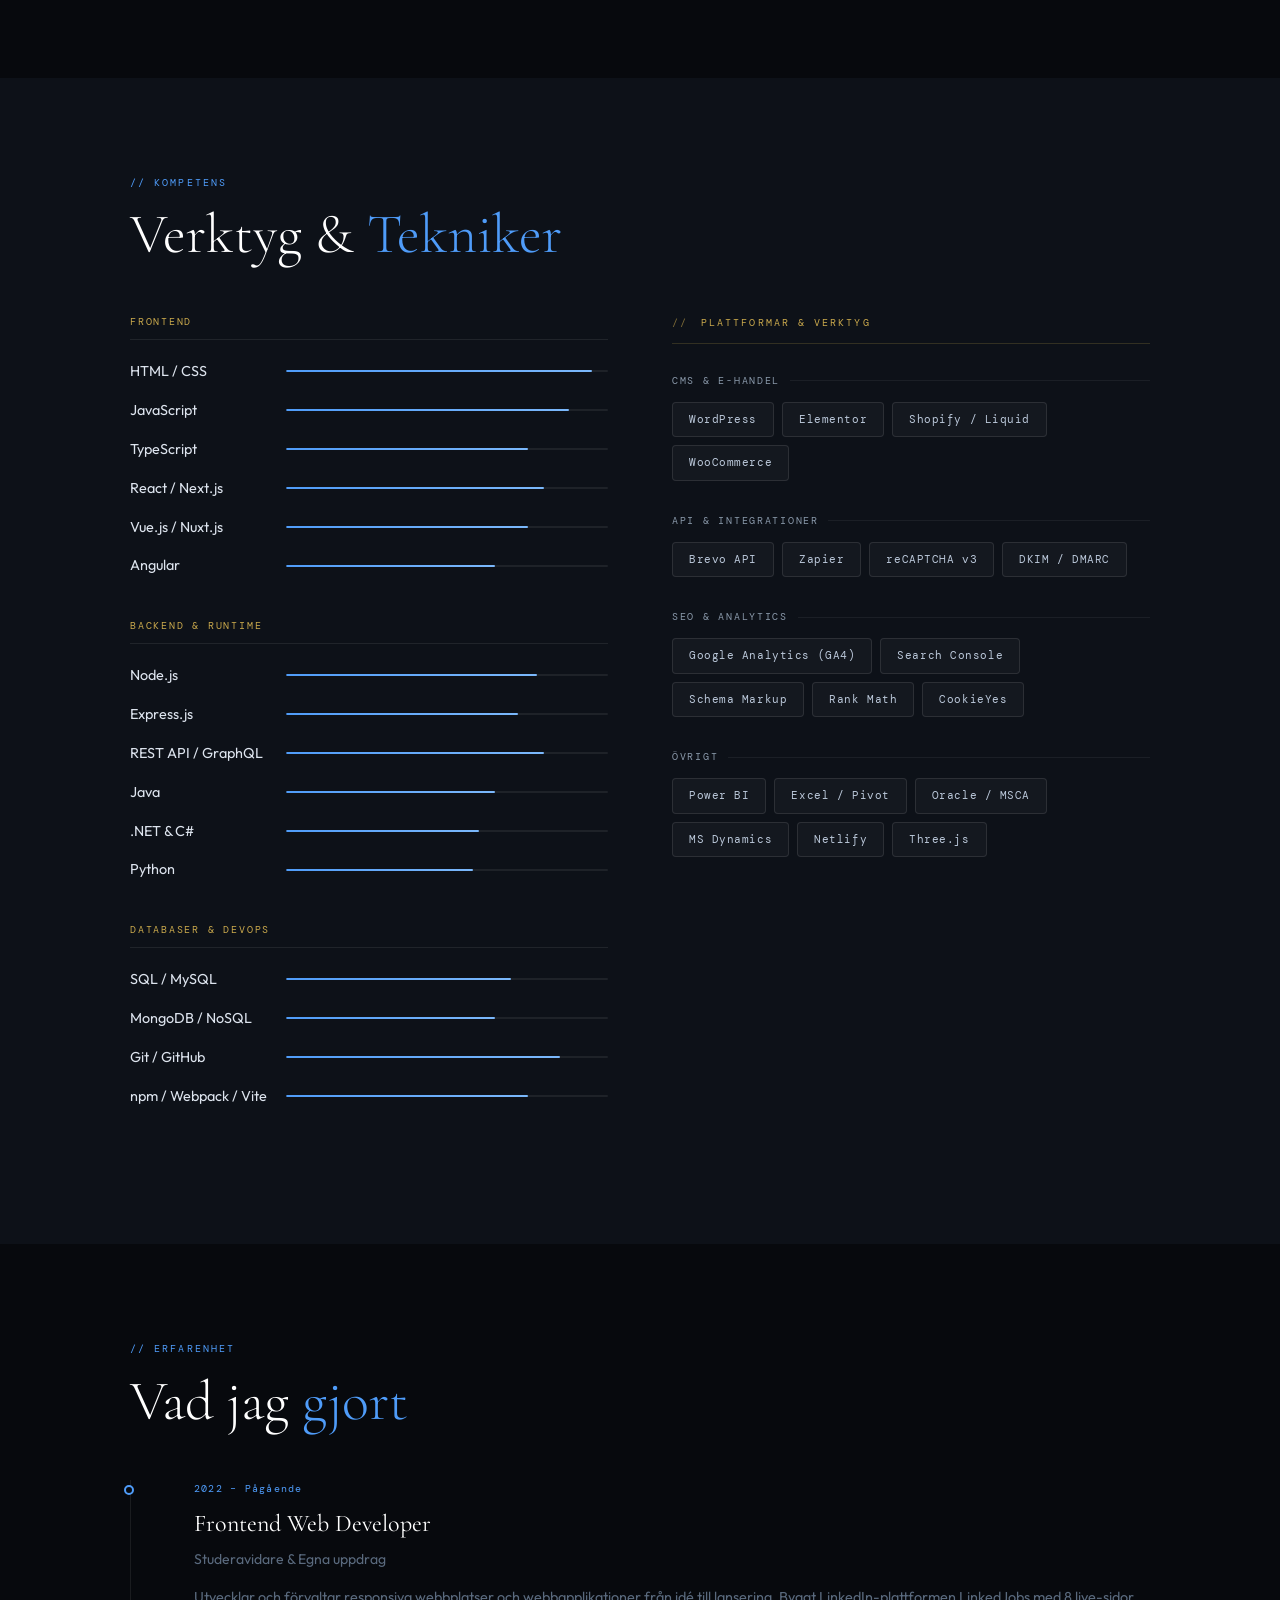
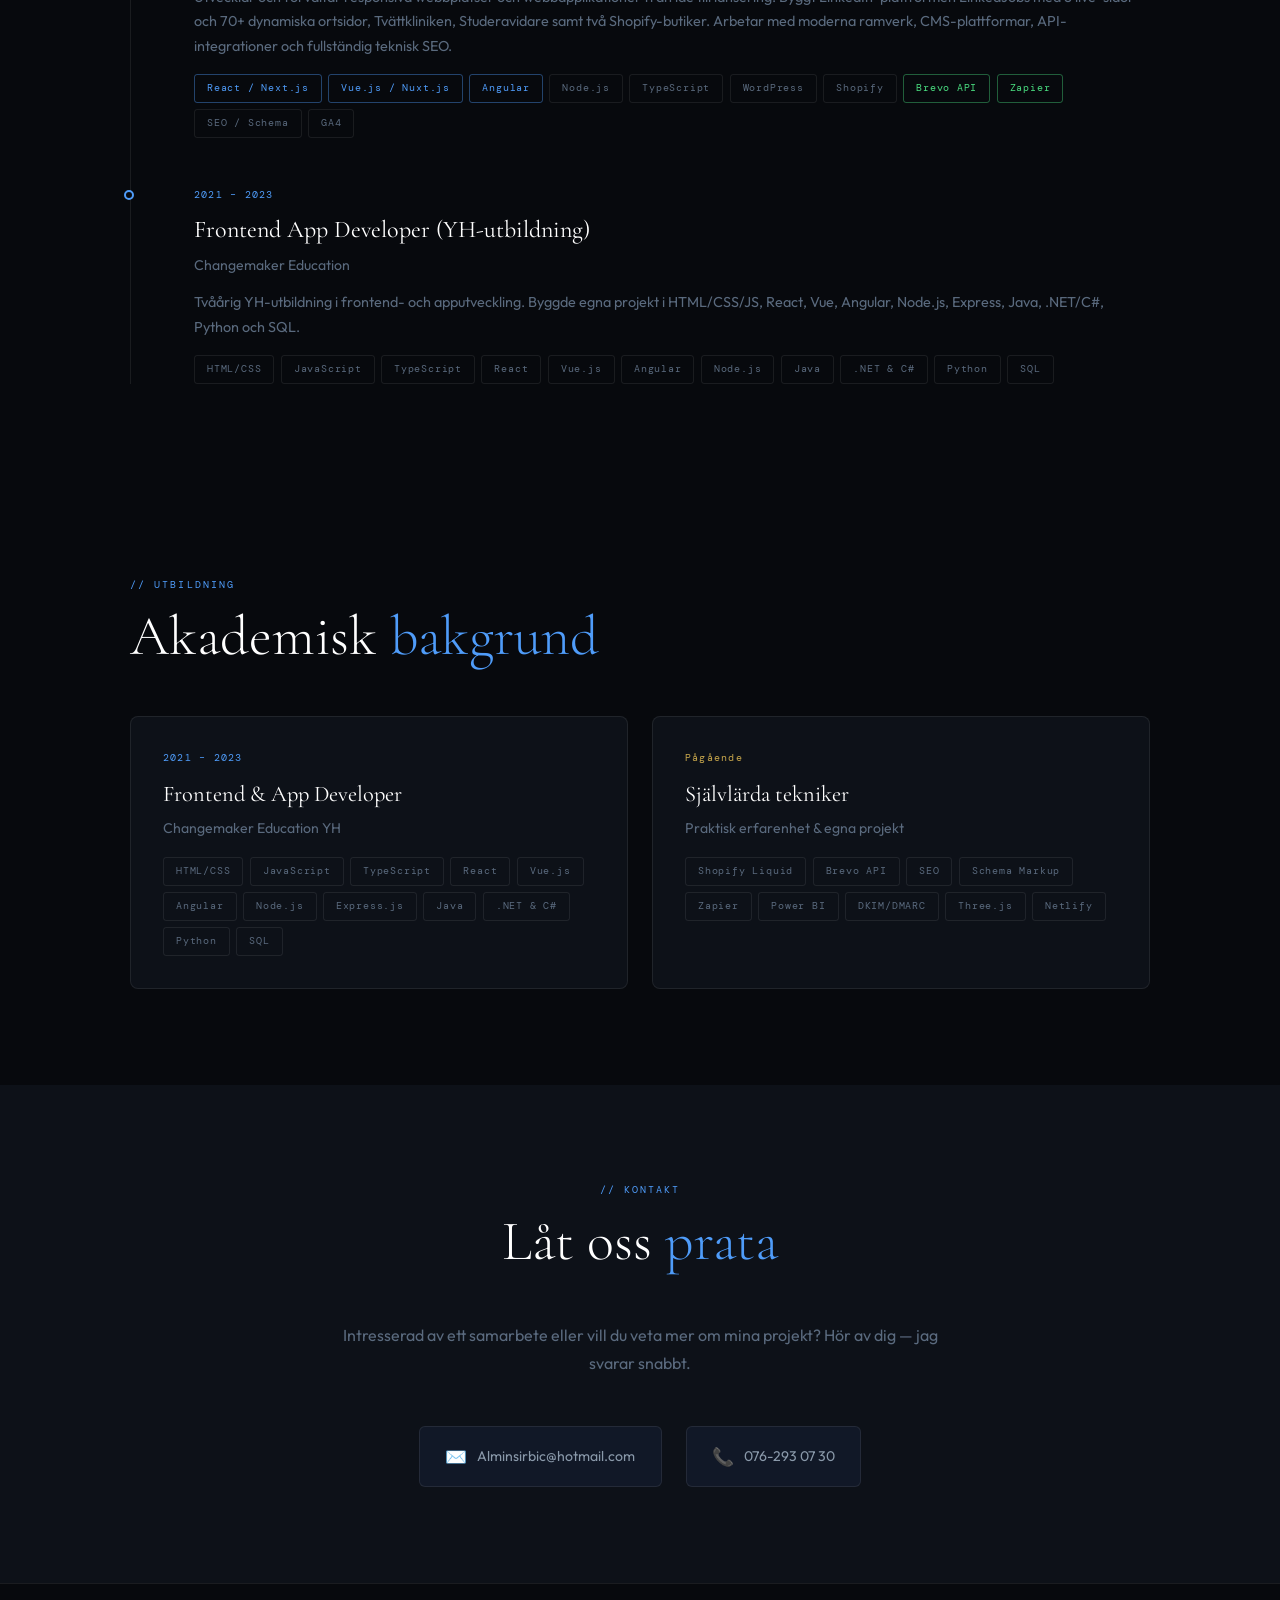
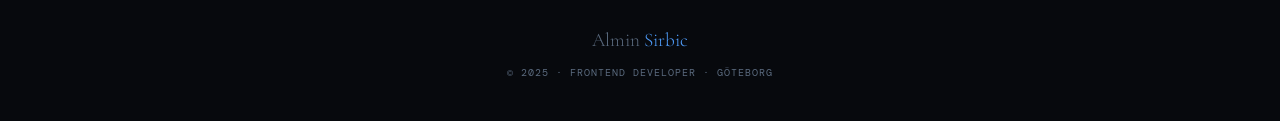
==== commit 5b7e7cf8: "Adjust iframe dimensions and scaling in Index.html Increased the height of the iframe and adjusted i" ====
--- a/Index.html
+++ b/Index.html
@@ -494,19 +494,14 @@
         </div>
         <a href="https://www.linkedjobs.se" target="_blank" rel="noopener" class="feat-link" style="color:#4f9cf9;-webkit-text-fill-color:#4f9cf9;text-decoration:none;">Besök LinkedJobs <span>→</span></a>
       </div>
-      <div style="width:420px;max-width:100%;height:560px;overflow:hidden;position:relative;border-radius:10px;border:1px solid rgba(79,156,249,.25);flex-shrink:0;">
-        <!-- live iframe fills entire container -->
+      <div style="width:420px;max-width:100%;height:750px;overflow:hidden;position:relative;border-radius:10px;border:1px solid rgba(79,156,249,.25);flex-shrink:0;">
         <iframe
           src="https://www.linkedjobs.se"
           title="LinkedJobs live"
           loading="lazy"
           scrolling="no"
-          style="position:absolute;top:0;left:0;width:800px;height:1100px;transform-origin:top left;transform:scale(0.525);border:none;pointer-events:none;"
+          style="position:absolute;top:0;left:0;width:1440px;height:3000px;transform-origin:top left;transform:scale(0.2917);border:none;pointer-events:none;"
         ></iframe>
-        <!-- solid mask covers bottom 48% — hides cookie completely -->
-        <div style="position:absolute;bottom:0;left:0;right:0;height:48%;background:#07090d;z-index:3;pointer-events:none;"></div>
-        <!-- gradient blend just above the mask -->
-        <div style="position:absolute;bottom:48%;left:0;right:0;height:80px;background:linear-gradient(to bottom,transparent,#07090d);z-index:3;pointer-events:none;"></div>
       </div>
  
     </div>
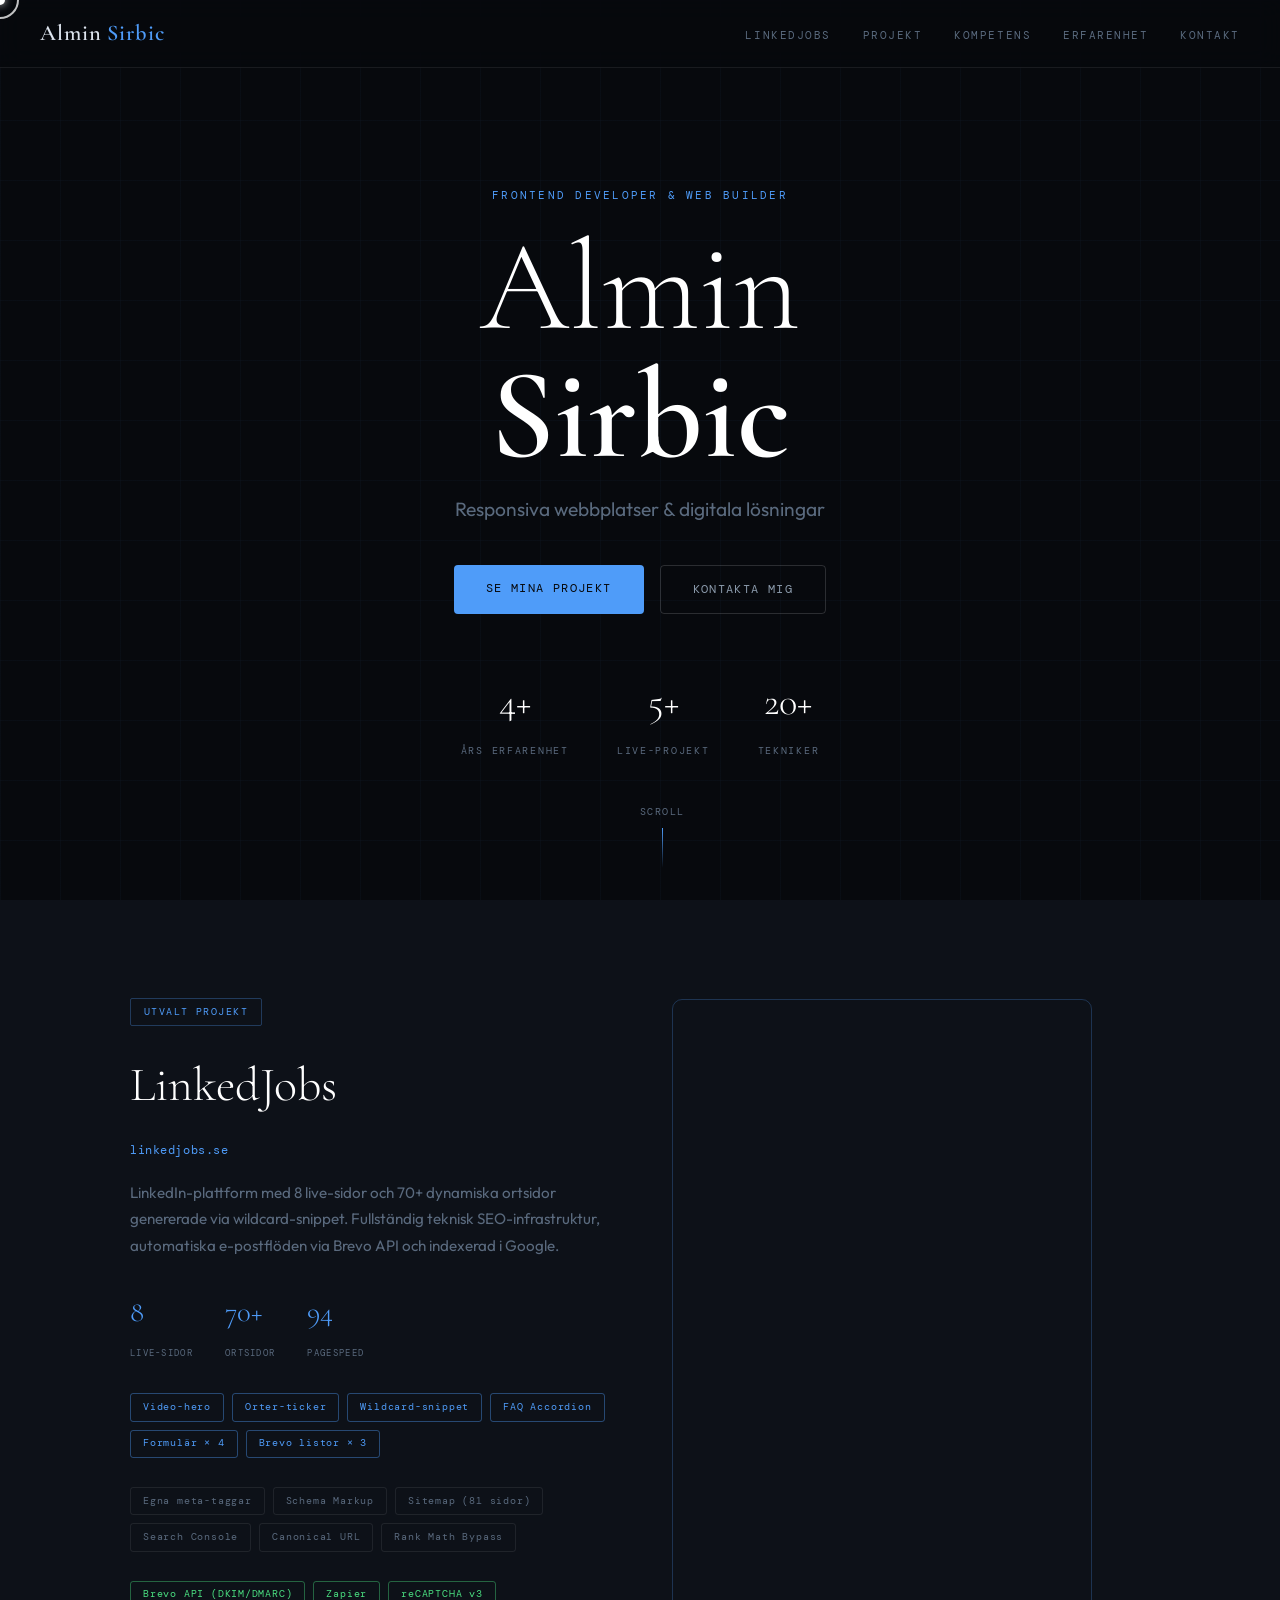
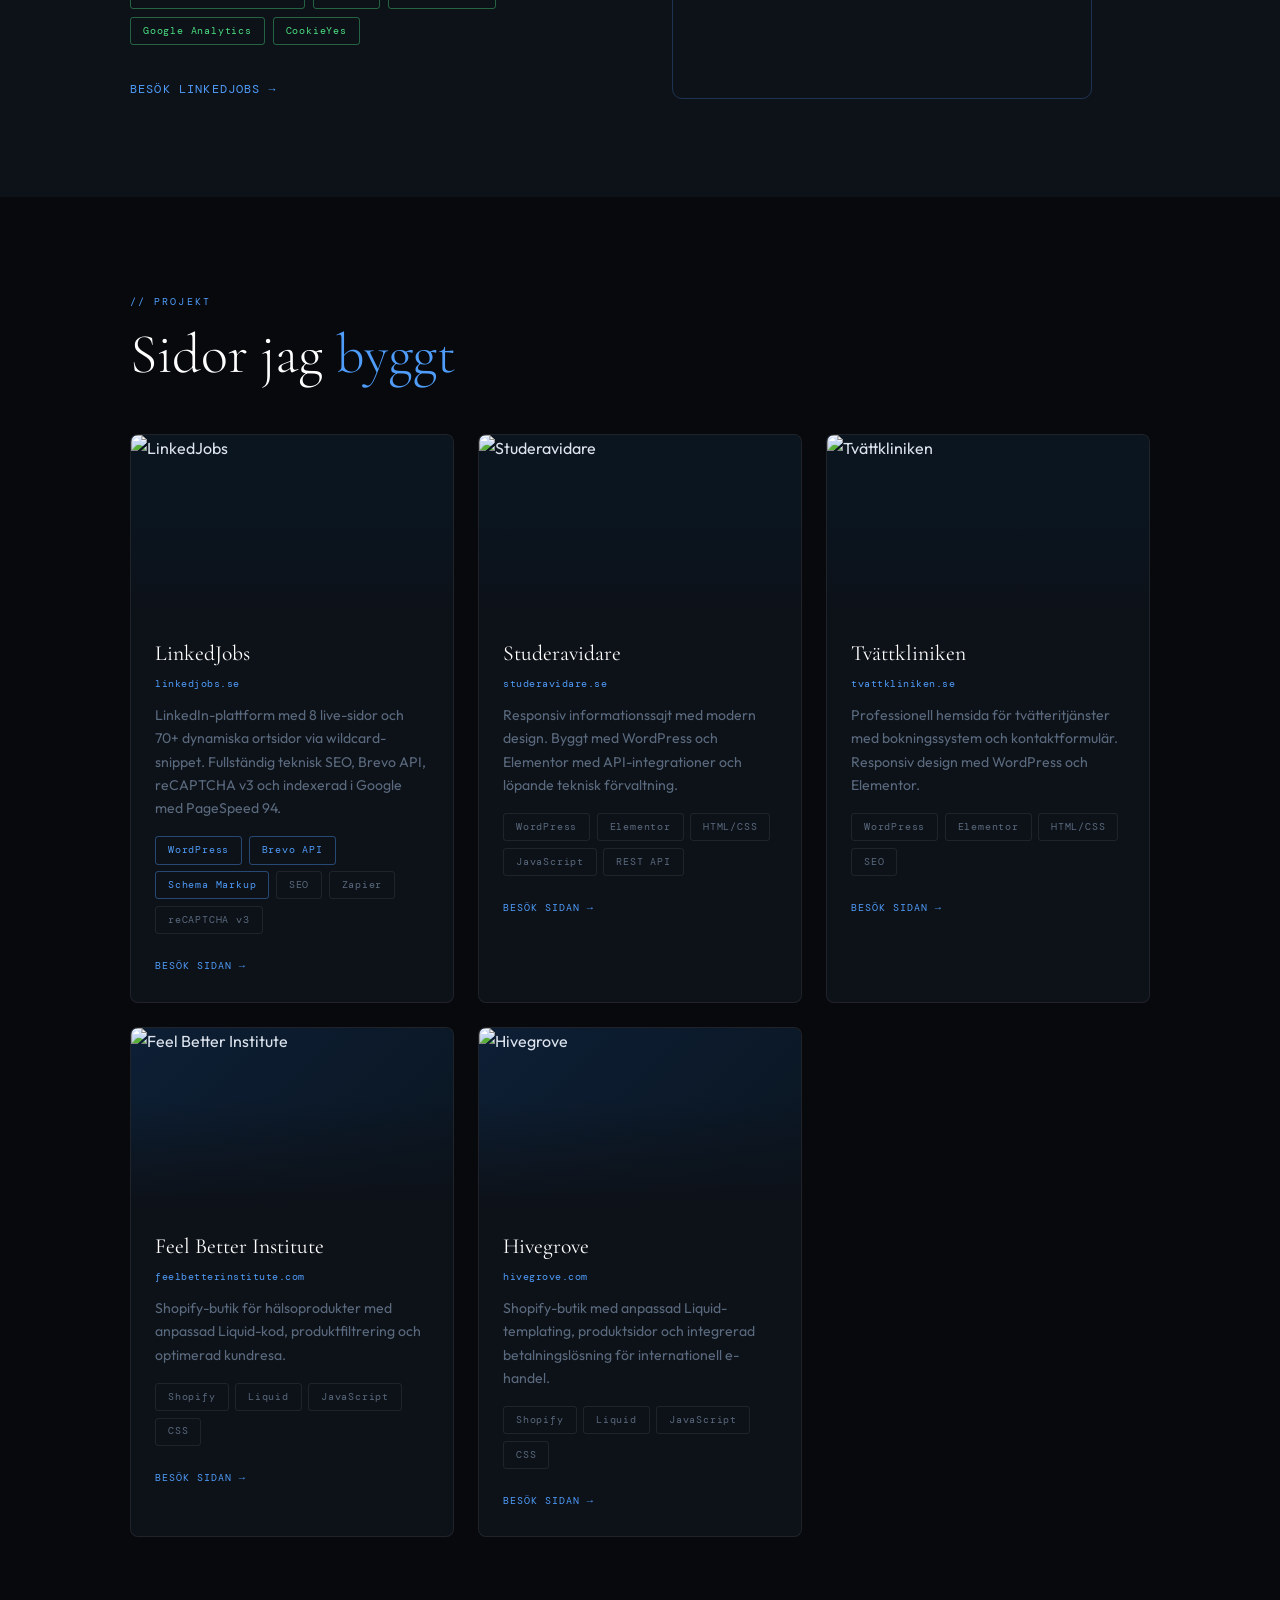
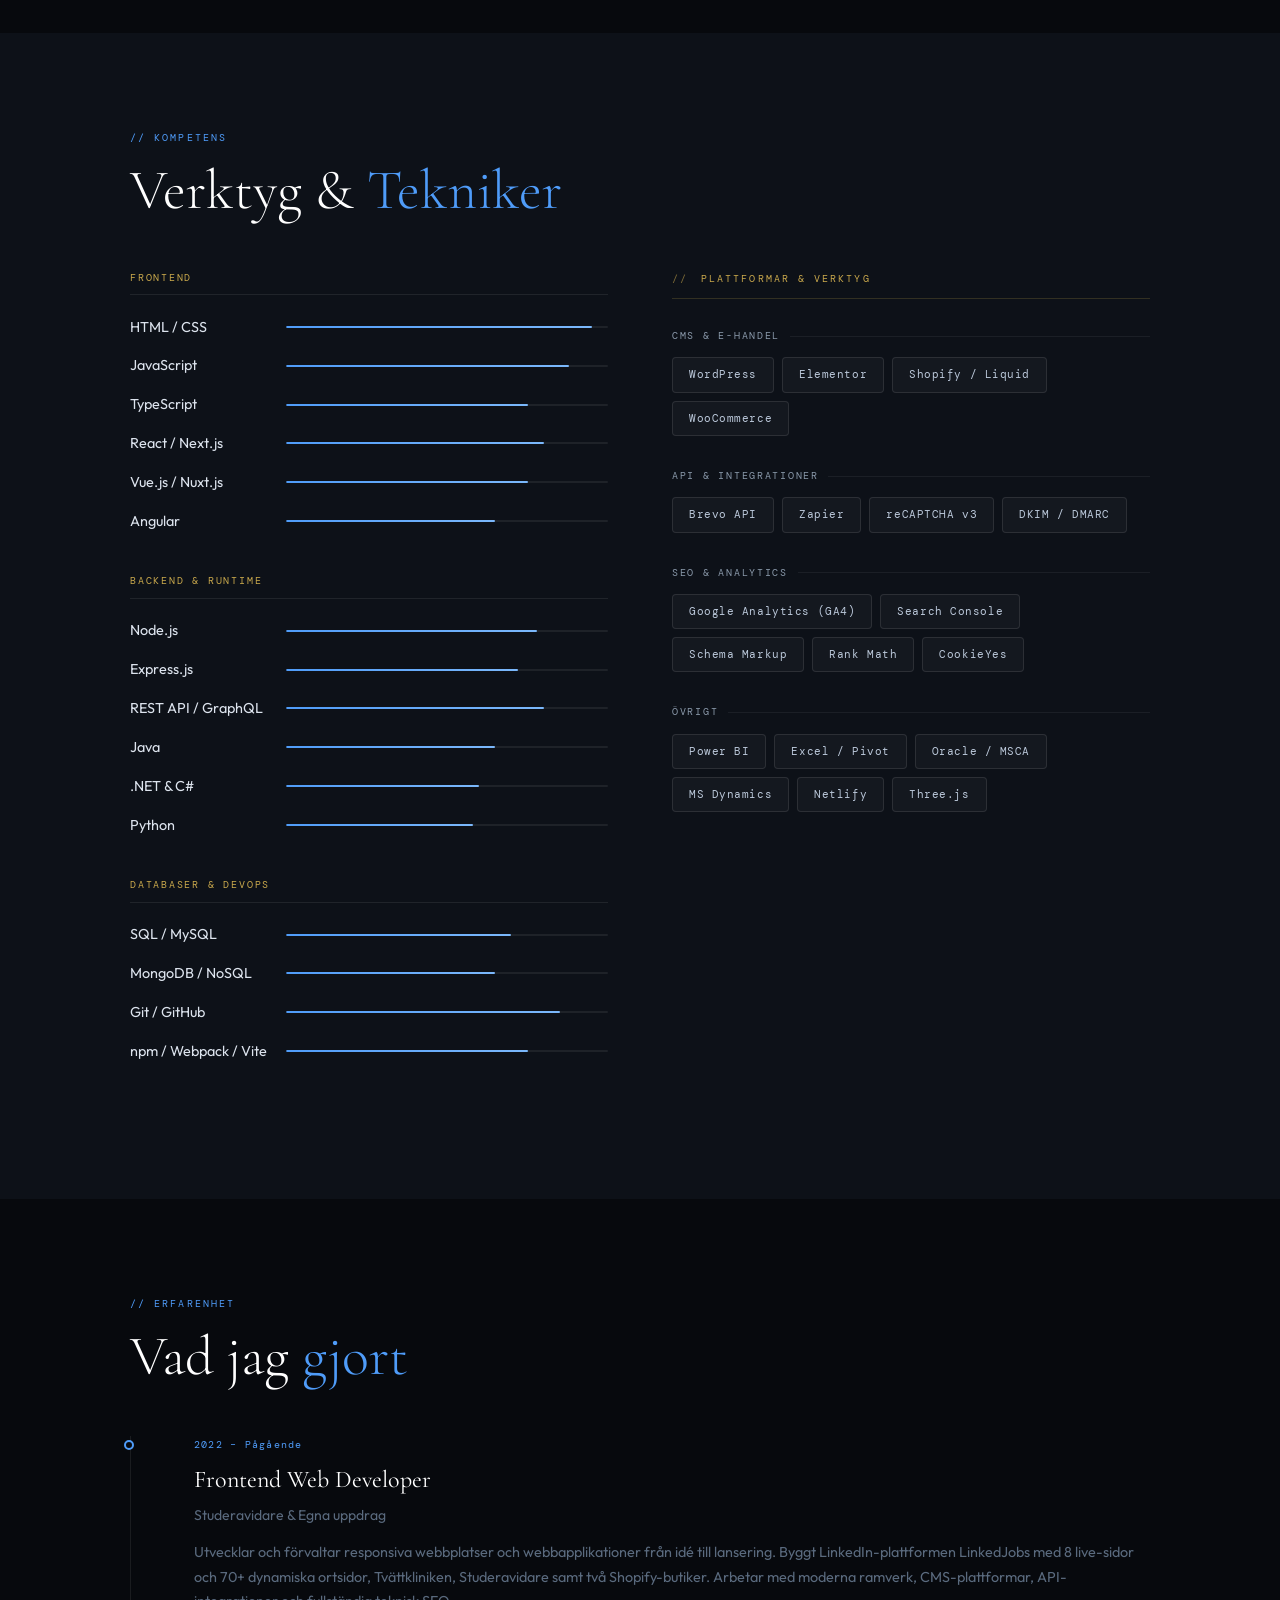
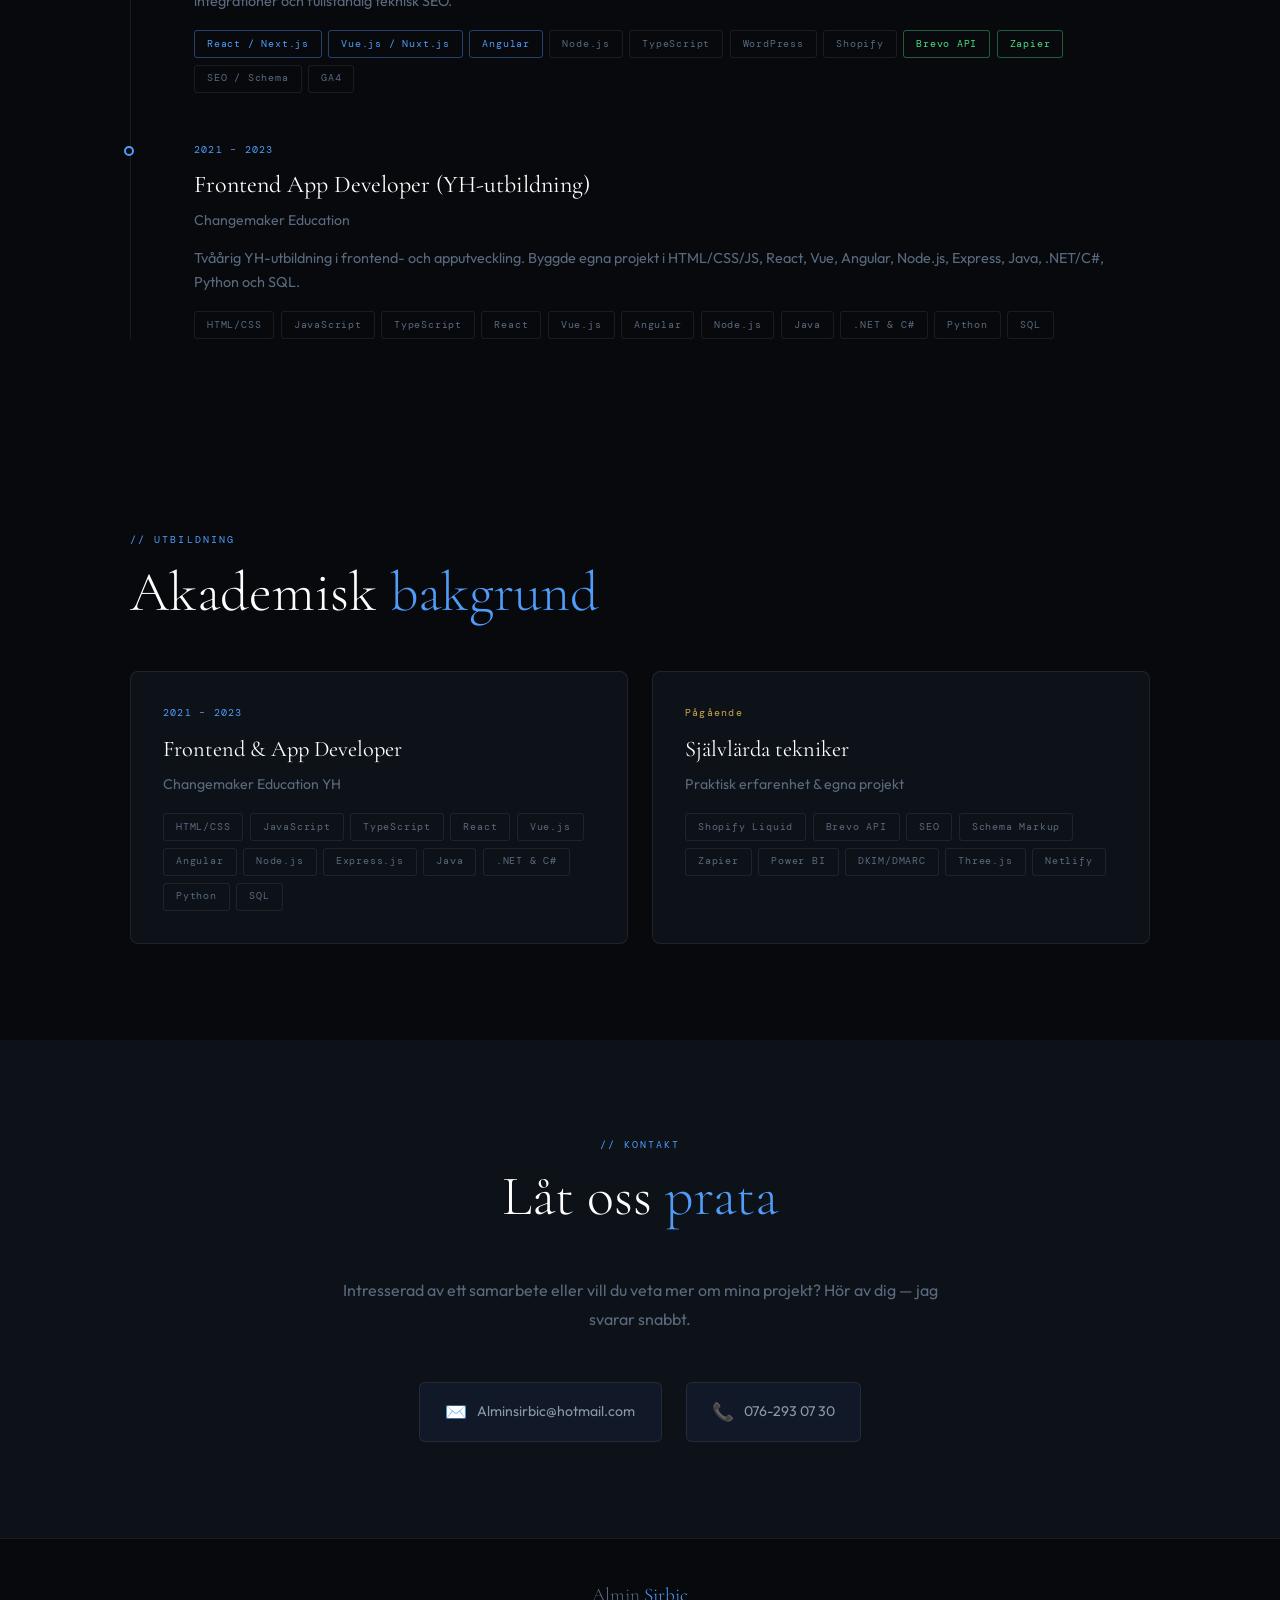
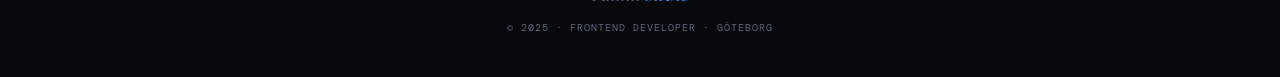
==== commit 7f13fb27: "Adjust iframe dimensions and container height" ====
--- a/Index.html
+++ b/Index.html
@@ -494,13 +494,13 @@
         </div>
         <a href="https://www.linkedjobs.se" target="_blank" rel="noopener" class="feat-link" style="color:#4f9cf9;-webkit-text-fill-color:#4f9cf9;text-decoration:none;">Besök LinkedJobs <span>→</span></a>
       </div>
-      <div style="width:420px;max-width:100%;height:750px;overflow:hidden;position:relative;border-radius:10px;border:1px solid rgba(79,156,249,.25);flex-shrink:0;">
+      <div style="width:420px;max-width:100%;height:700px;overflow:hidden;position:relative;border-radius:10px;border:1px solid rgba(79,156,249,.25);flex-shrink:0;">
         <iframe
           src="https://www.linkedjobs.se"
           title="LinkedJobs live"
           loading="lazy"
           scrolling="no"
-          style="position:absolute;top:0;left:0;width:1440px;height:3000px;transform-origin:top left;transform:scale(0.2917);border:none;pointer-events:none;"
+          style="position:absolute;top:0;left:0;width:800px;height:2600px;transform-origin:top left;transform:scale(0.525);border:none;pointer-events:none;"
         ></iframe>
       </div>
  
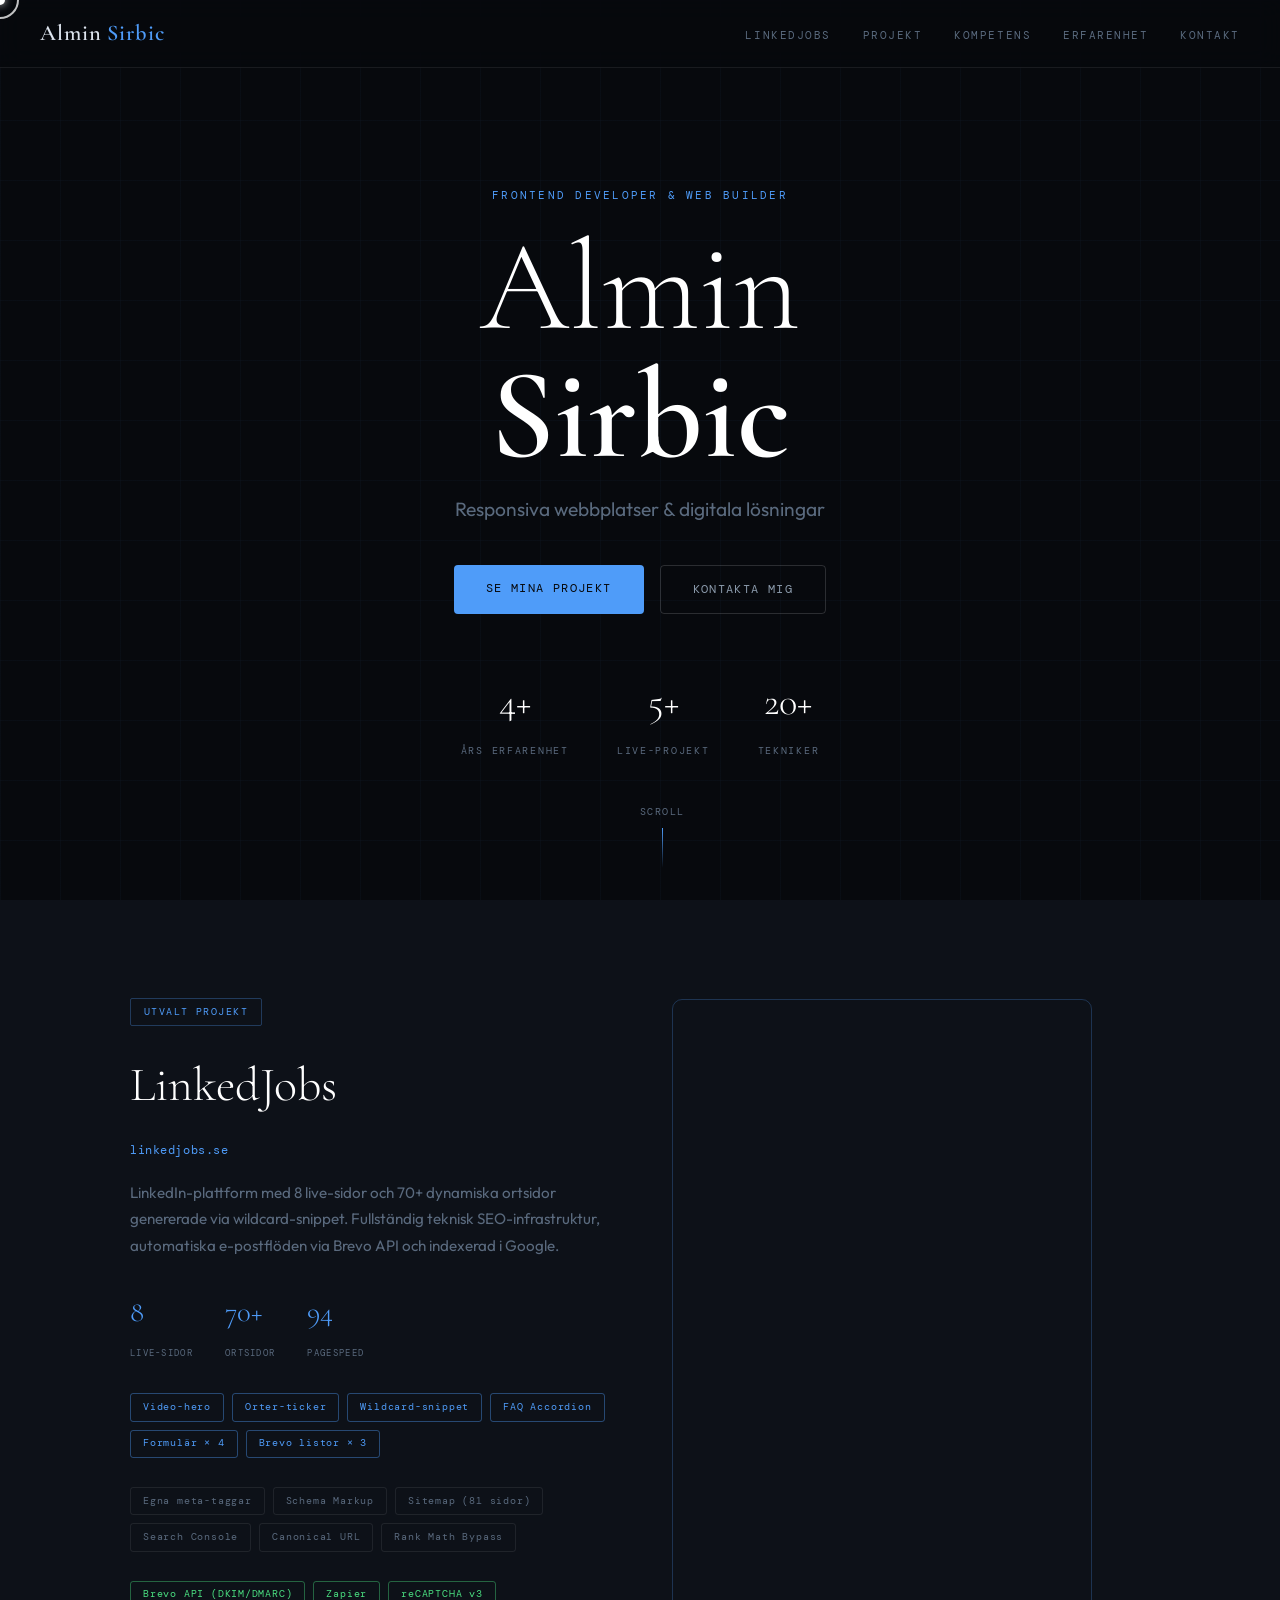
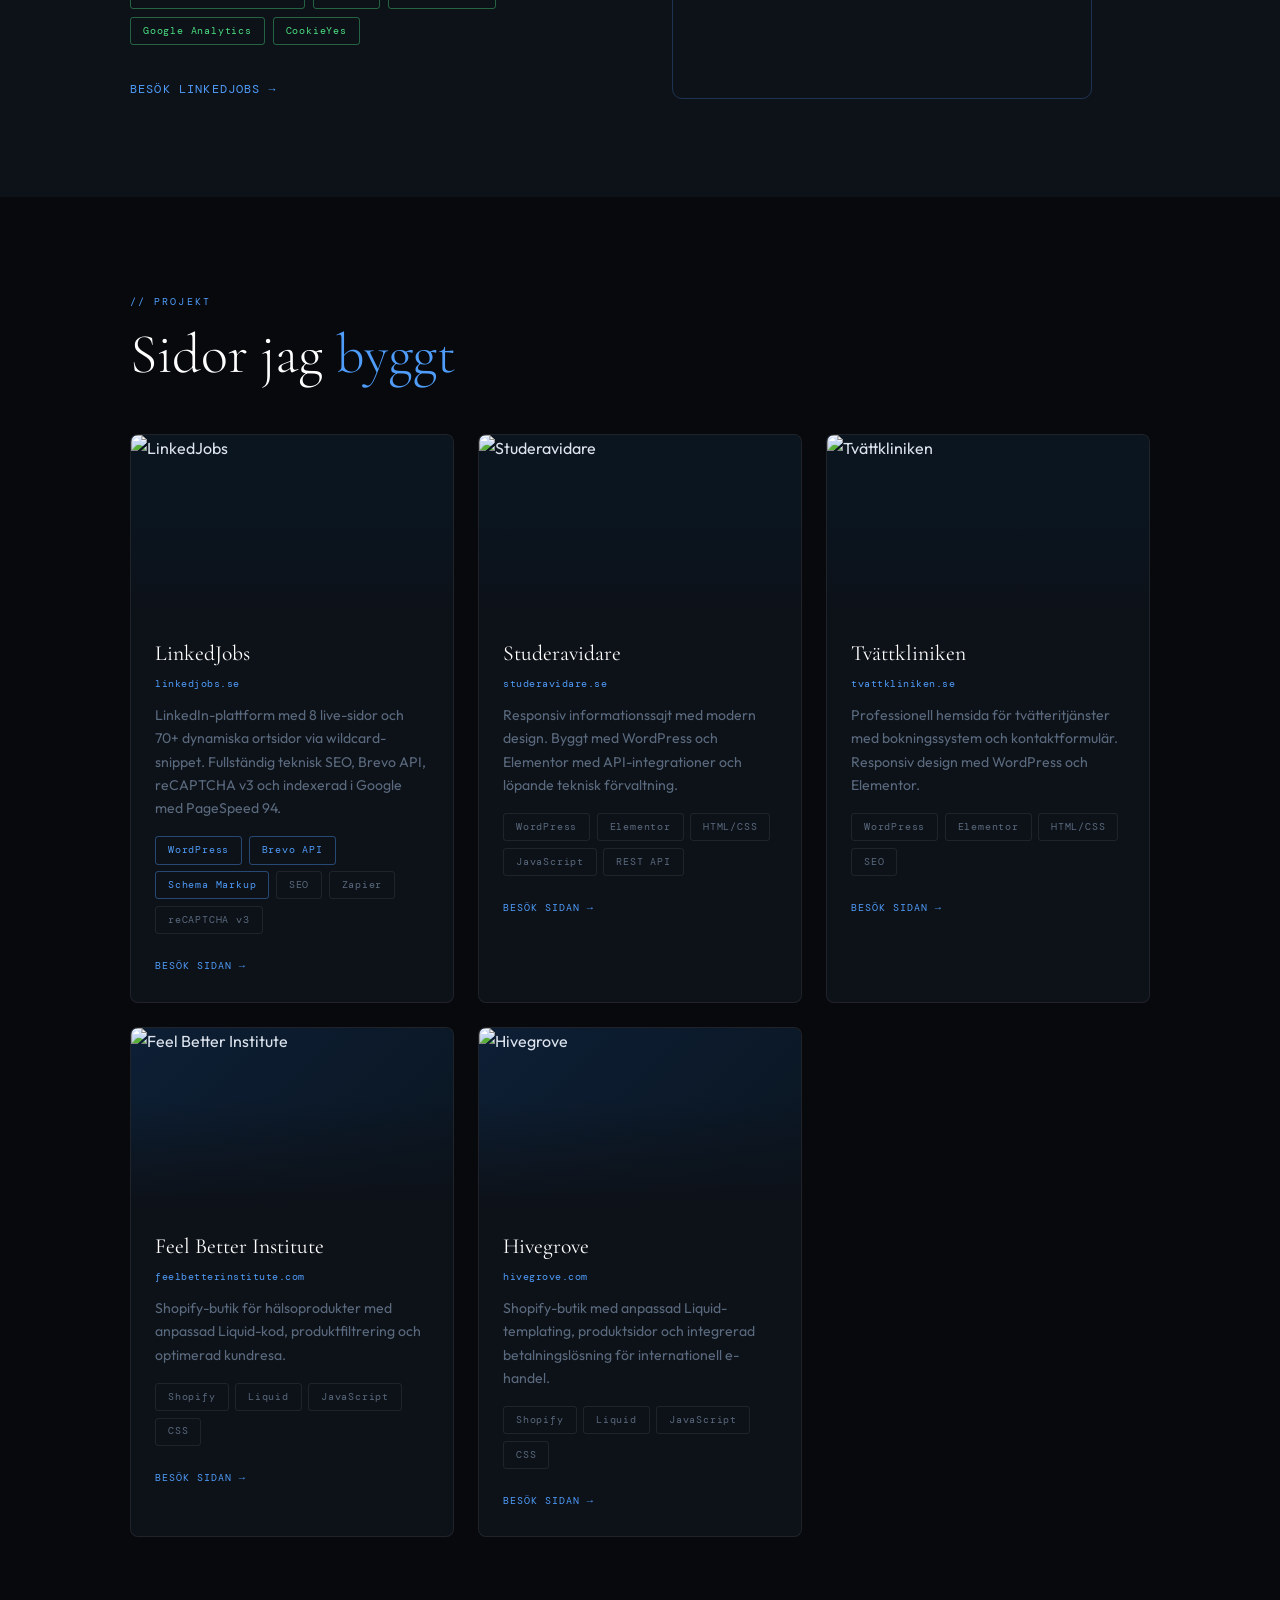
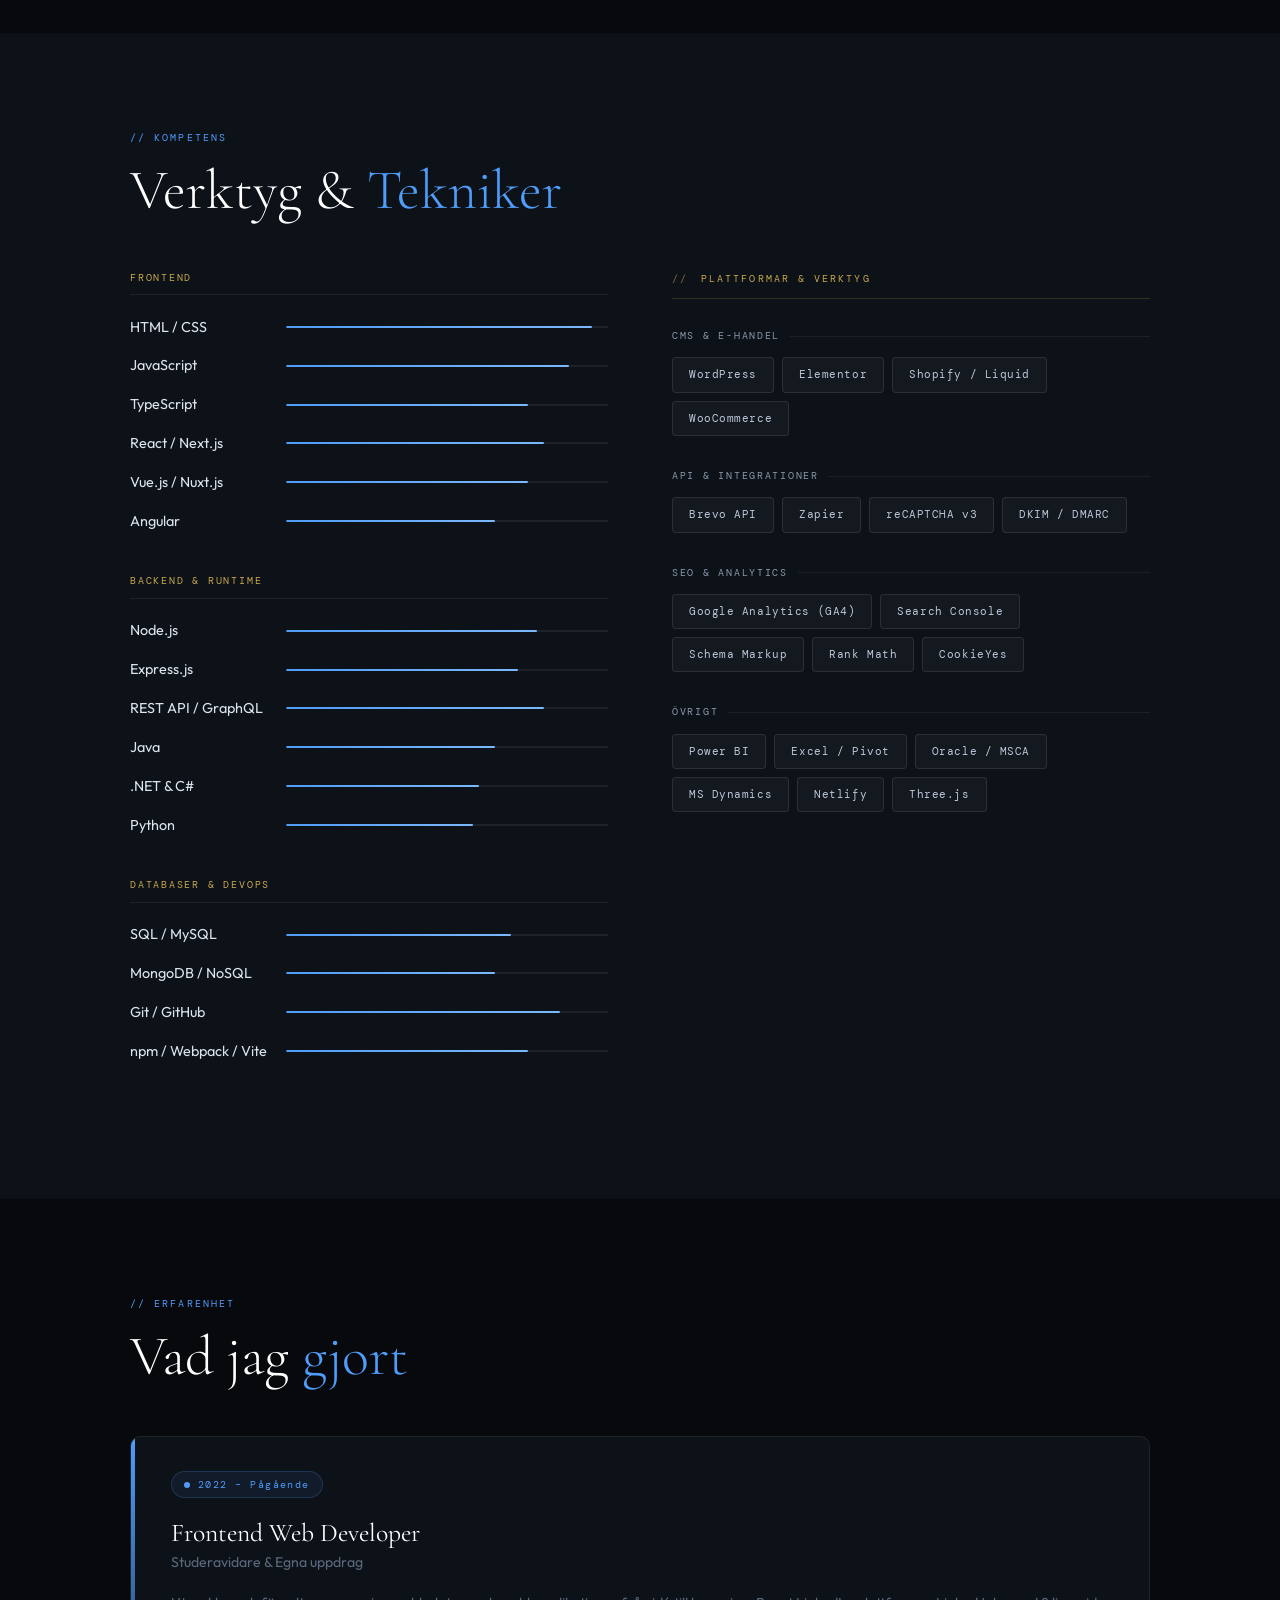
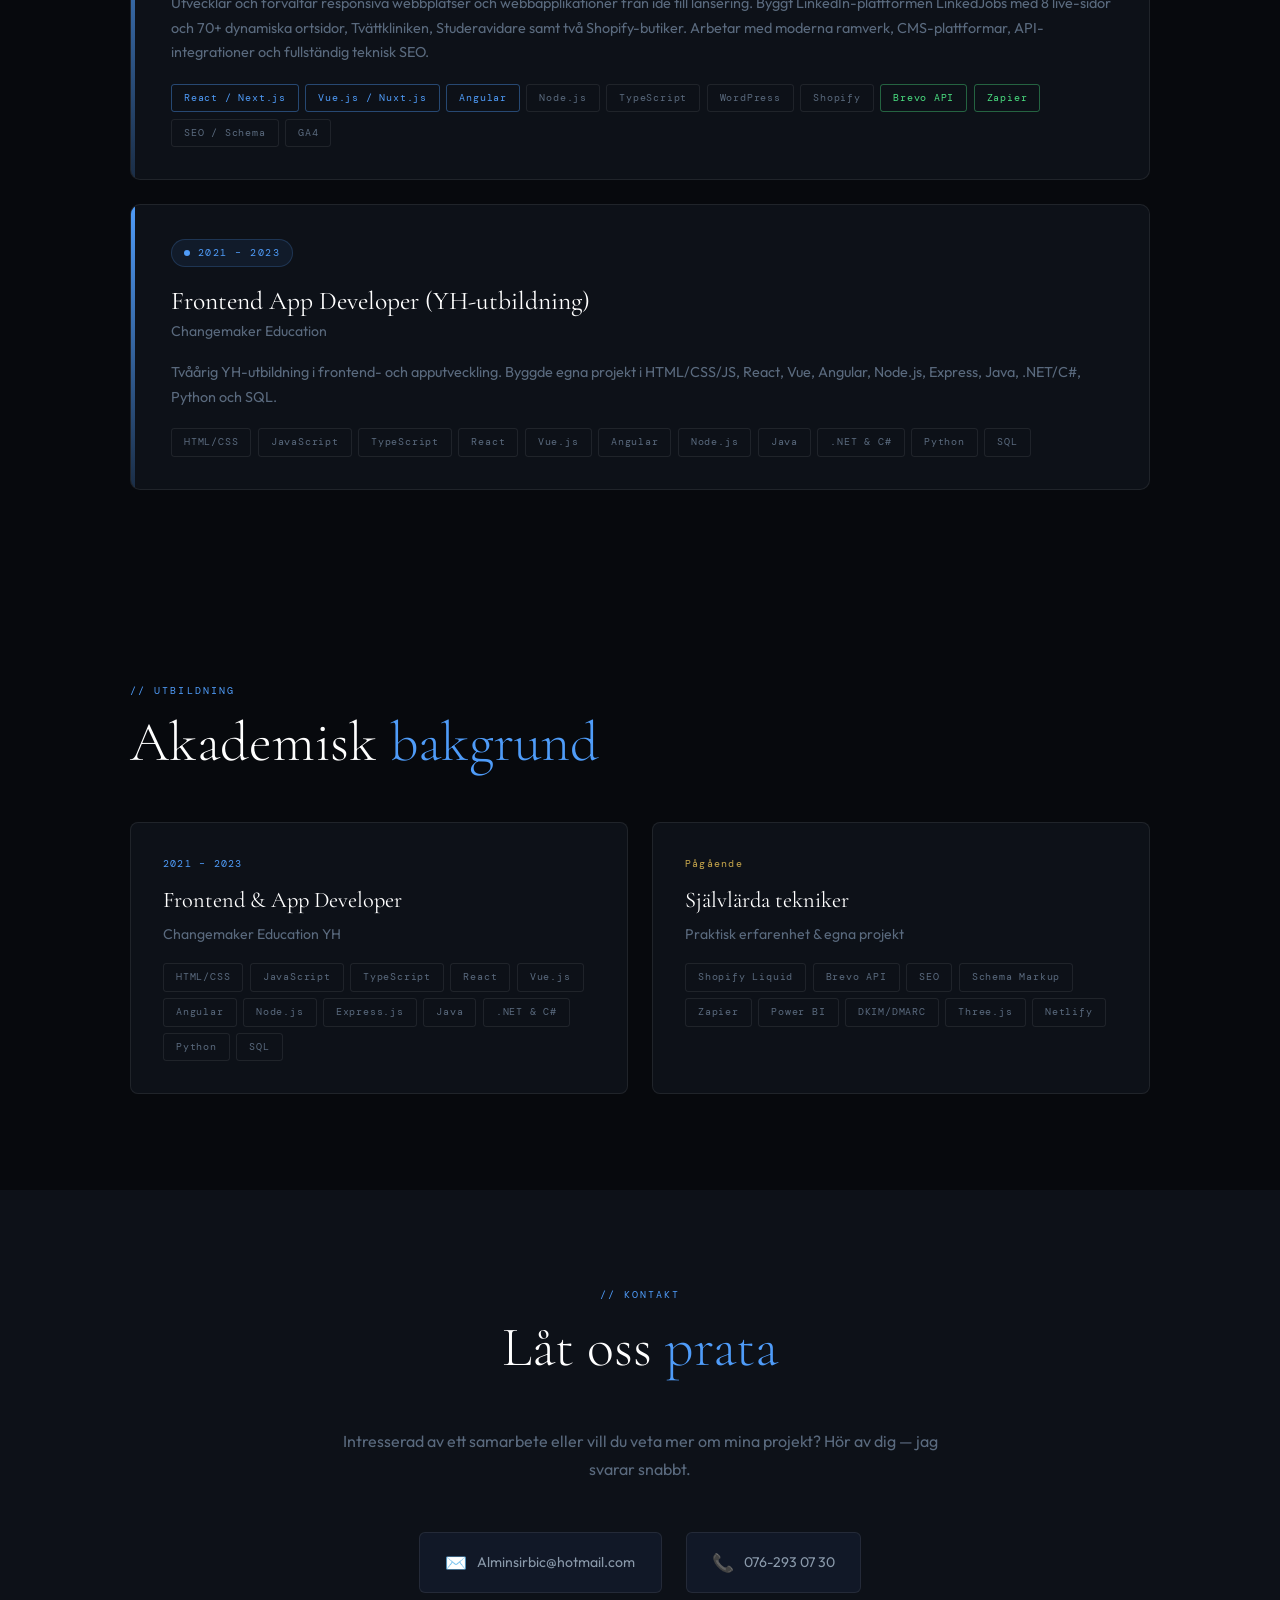
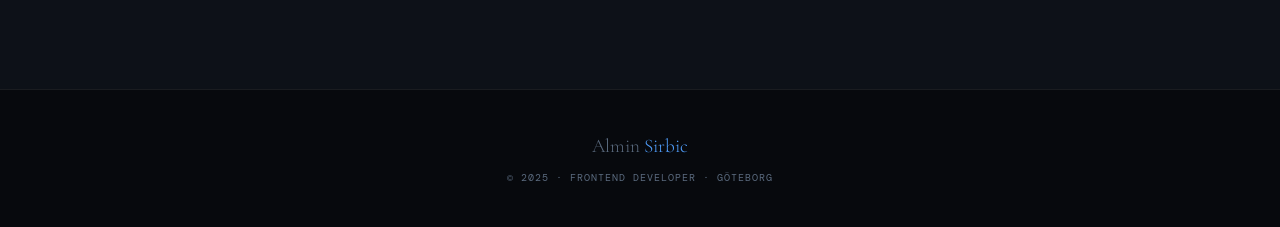
==== commit 5730c899: "Refactor timeline styles and structure in Index.html" ====
--- a/Index.html
+++ b/Index.html
@@ -310,23 +310,52 @@
 }
  
 /* ── EXPERIENCE ── */
-.timeline{position:relative;padding-left:2rem;}
-.timeline::before{
-  content:"";position:absolute;left:0;top:0;bottom:0;
-  width:1px;background:var(--border);
-}
-.tl-item{position:relative;padding:0 0 3rem 2rem;}
-.tl-item:last-child{padding-bottom:0;}
-.tl-dot{
-  position:absolute;left:-2.35rem;top:.3rem;
-  width:10px;height:10px;border-radius:50%;
-  border:2px solid #4f9cf9;background:var(--bg);
-}
-.tl-period{font-family:var(--font-mono);font-size:.65rem;letter-spacing:.12em;color:#4f9cf9;margin-bottom:.4rem;}
-.tl-role{font-family:var(--font-display);font-size:1.5rem;font-weight:400;color:#fff;margin-bottom:.2rem;}
-.tl-company{font-size:.88rem;color:#5a6a7e;margin-bottom:.8rem;}
-.tl-desc{font-size:.9rem;color:#5a6a7e;line-height:1.7;margin-bottom:1rem;}
+.timeline{position:relative;padding-left:0;display:flex;flex-direction:column;gap:1.5rem;}
+.tl-item{
+  position:relative;
+  background:var(--surface);
+  border:1px solid var(--border);
+  border-radius:10px;
+  padding:2rem 2rem 2rem 2rem;
+  overflow:hidden;
+  transition:border-color .3s,transform .3s;
+}
+.tl-item:hover{border-color:rgba(79,156,249,.4);transform:translateY(-2px);}
+.tl-item::before{
+  content:"";
+  position:absolute;top:0;left:0;
+  width:4px;height:100%;
+  background:linear-gradient(to bottom,#4f9cf9,rgba(79,156,249,.2));
+  border-radius:10px 0 0 10px;
+}
+.tl-item-inner{padding-left:.5rem;}
+.tl-glow{
+  position:absolute;top:-60px;left:-60px;
+  width:200px;height:200px;
+  background:radial-gradient(circle,rgba(79,156,249,.07) 0%,transparent 70%);
+  pointer-events:none;
+  transition:opacity .4s;
+  opacity:0;
+}
+.tl-item:hover .tl-glow{opacity:1;}
+.tl-period{
+  font-family:var(--font-mono);font-size:.65rem;letter-spacing:.14em;
+  color:#4f9cf9;margin-bottom:.6rem;
+  display:inline-flex;align-items:center;gap:.5rem;
+  background:rgba(79,156,249,.08);
+  border:1px solid rgba(79,156,249,.2);
+  padding:.25rem .75rem;border-radius:20px;
+}
+.tl-period::before{content:"";width:6px;height:6px;border-radius:50%;background:#4f9cf9;animation:pulse 2s ease infinite;}
+@keyframes pulse{0%,100%{opacity:1;box-shadow:0 0 0 0 rgba(79,156,249,.4);}50%{opacity:.7;box-shadow:0 0 0 5px rgba(79,156,249,0);}}
+.tl-role{font-family:var(--font-display);font-size:1.6rem;font-weight:400;color:#fff;margin:.6rem 0 .2rem;line-height:1.2;}
+.tl-company{font-size:.88rem;color:#5a6a7e;margin-bottom:1rem;}
+.tl-desc{font-size:.9rem;color:#5a6a7e;line-height:1.7;margin-bottom:1.2rem;}
 .tl-chips{display:flex;flex-wrap:wrap;gap:.4rem;}
+@media(max-width:640px){
+  .tl-item{padding:1.5rem 1.2rem 1.5rem 1.2rem;}
+  .tl-role{font-size:1.3rem;}
+}
  
 /* ── EDUCATION ── */
 .edu-grid{display:grid;grid-template-columns:repeat(2,1fr);gap:1.5rem;}
@@ -373,6 +402,30 @@
   background-image:linear-gradient(rgba(79,156,249,.03) 1px,transparent 1px),
     linear-gradient(90deg,rgba(79,156,249,.03) 1px,transparent 1px);
   background-size:60px 60px;
+}
+ 
+/* ── MOBILE ONLY FIXES ── */
+@media(max-width:640px){
+ 
+  /* LinkedJobs live preview - smaller on mobile */
+  .feat-preview-live{
+    width:100% !important;
+    height:320px !important;
+  }
+ 
+  /* Skills layout - center tools section on mobile */
+  .tools-section{
+    margin-top:2.5rem;
+  }
+  .tool-group{
+    text-align:left;
+  }
+  .tool-pills{
+    justify-content:flex-start;
+  }
+  .skills-layout{
+    gap:1.5rem;
+  }
 }
 </style>
 </head>
@@ -494,7 +547,7 @@
         </div>
         <a href="https://www.linkedjobs.se" target="_blank" rel="noopener" class="feat-link" style="color:#4f9cf9;-webkit-text-fill-color:#4f9cf9;text-decoration:none;">Besök LinkedJobs <span>→</span></a>
       </div>
-      <div style="width:420px;max-width:100%;height:700px;overflow:hidden;position:relative;border-radius:10px;border:1px solid rgba(79,156,249,.25);flex-shrink:0;">
+      <div class="feat-preview-live" style="width:420px;max-width:100%;height:700px;overflow:hidden;position:relative;border-radius:10px;border:1px solid rgba(79,156,249,.25);flex-shrink:0;">
         <iframe
           src="https://www.linkedjobs.se"
           title="LinkedJobs live"
@@ -752,7 +805,8 @@
     <h2 class="section-title" style="color:#fff;-webkit-text-fill-color:#fff;">Vad jag <em style="color:#4f9cf9;-webkit-text-fill-color:#4f9cf9;">gjort</em></h2>
     <div class="timeline">
       <div class="tl-item reveal">
-        <div class="tl-dot"></div>
+        <div class="tl-glow"></div>
+        <div class="tl-item-inner">
         <p class="tl-period" style="color:#4f9cf9;-webkit-text-fill-color:#4f9cf9;">2022 – Pågående</p>
         <h3 class="tl-role" style="color:#fff;-webkit-text-fill-color:#fff;">Frontend Web Developer</h3>
         <p class="tl-company" style="color:#5a6a7e;-webkit-text-fill-color:#5a6a7e;">Studeravidare &amp; Egna uppdrag</p>
@@ -772,9 +826,11 @@
           <span class="chip" style="color:#5a6a7e;-webkit-text-fill-color:#5a6a7e;">SEO / Schema</span>
           <span class="chip" style="color:#5a6a7e;-webkit-text-fill-color:#5a6a7e;">GA4</span>
         </div>
+        </div>
       </div>
       <div class="tl-item reveal">
-        <div class="tl-dot"></div>
+        <div class="tl-glow"></div>
+        <div class="tl-item-inner">
         <p class="tl-period" style="color:#4f9cf9;-webkit-text-fill-color:#4f9cf9;">2021 – 2023</p>
         <h3 class="tl-role" style="color:#fff;-webkit-text-fill-color:#fff;">Frontend App Developer (YH-utbildning)</h3>
         <p class="tl-company" style="color:#5a6a7e;-webkit-text-fill-color:#5a6a7e;">Changemaker Education</p>
@@ -793,6 +849,7 @@
           <span class="chip" style="color:#5a6a7e;-webkit-text-fill-color:#5a6a7e;">.NET &amp; C#</span>
           <span class="chip" style="color:#5a6a7e;-webkit-text-fill-color:#5a6a7e;">Python</span>
           <span class="chip" style="color:#5a6a7e;-webkit-text-fill-color:#5a6a7e;">SQL</span>
+        </div>
         </div>
       </div>
     </div>
